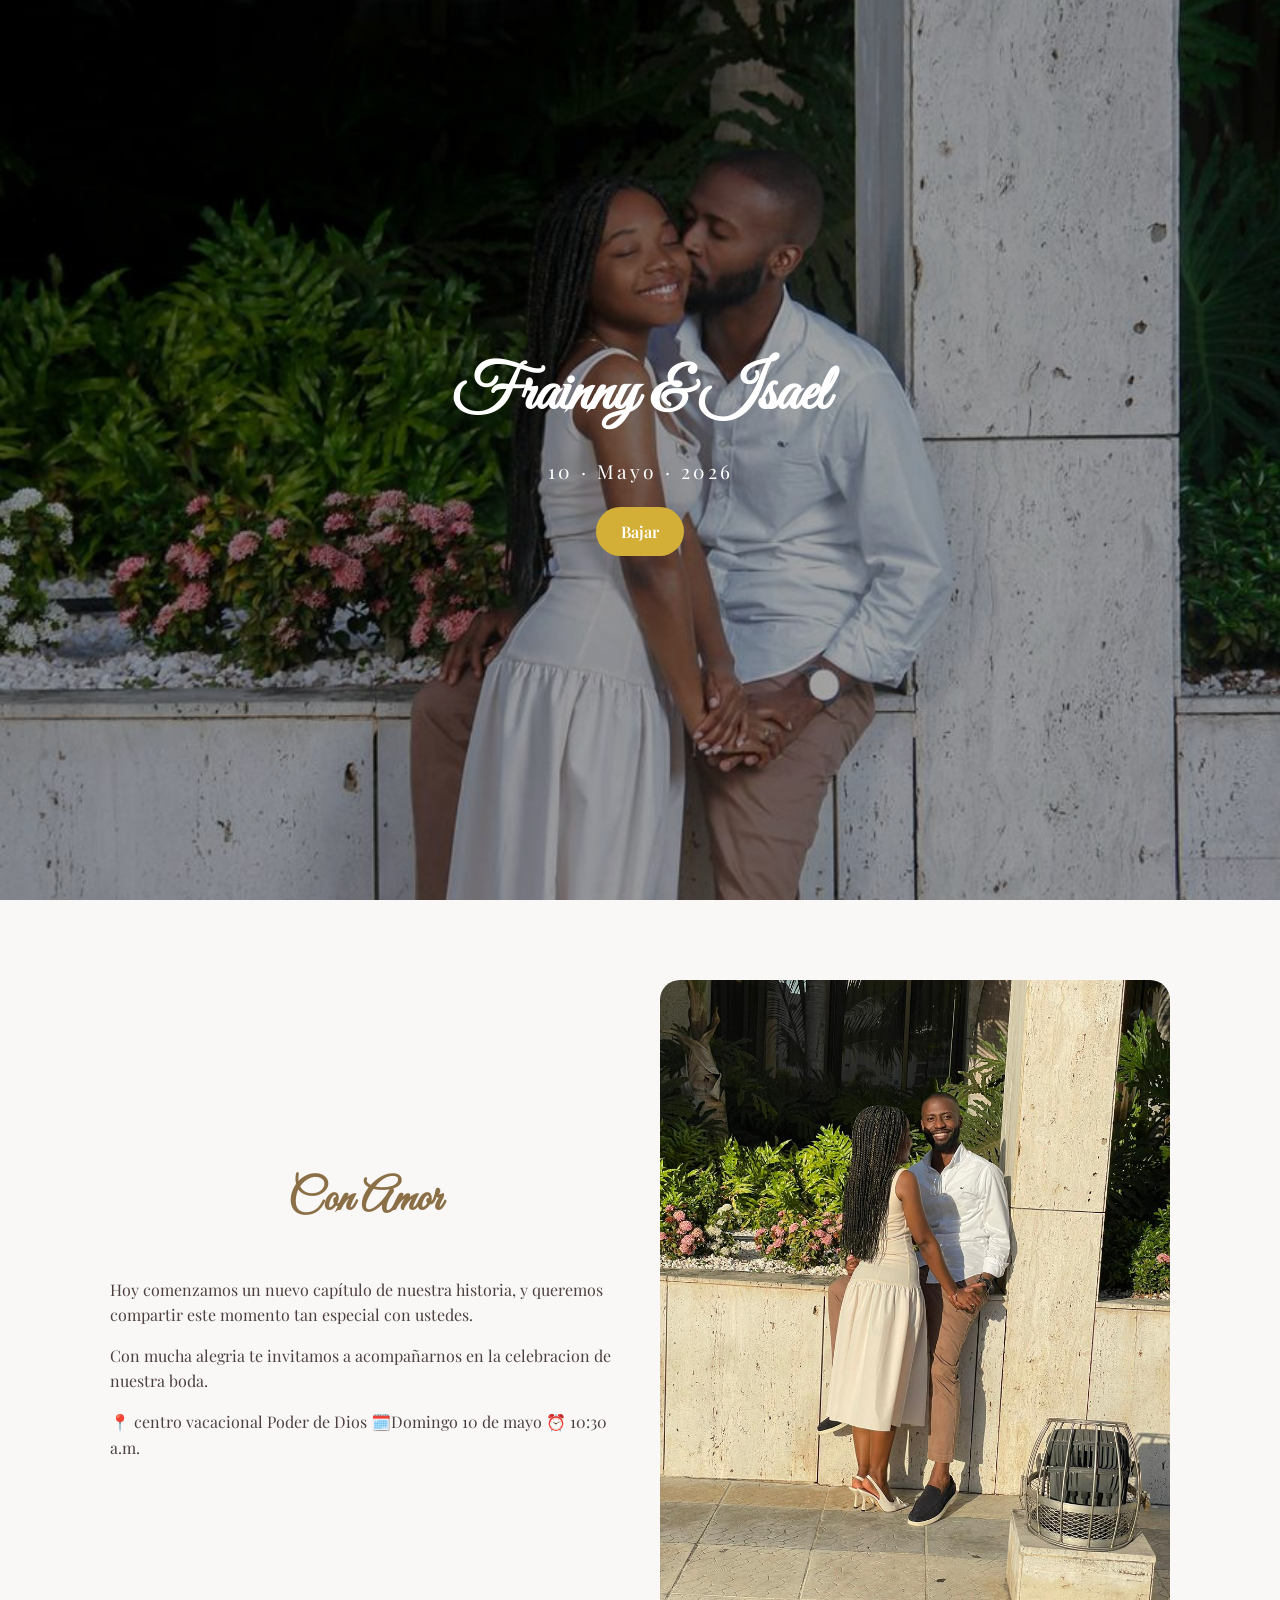
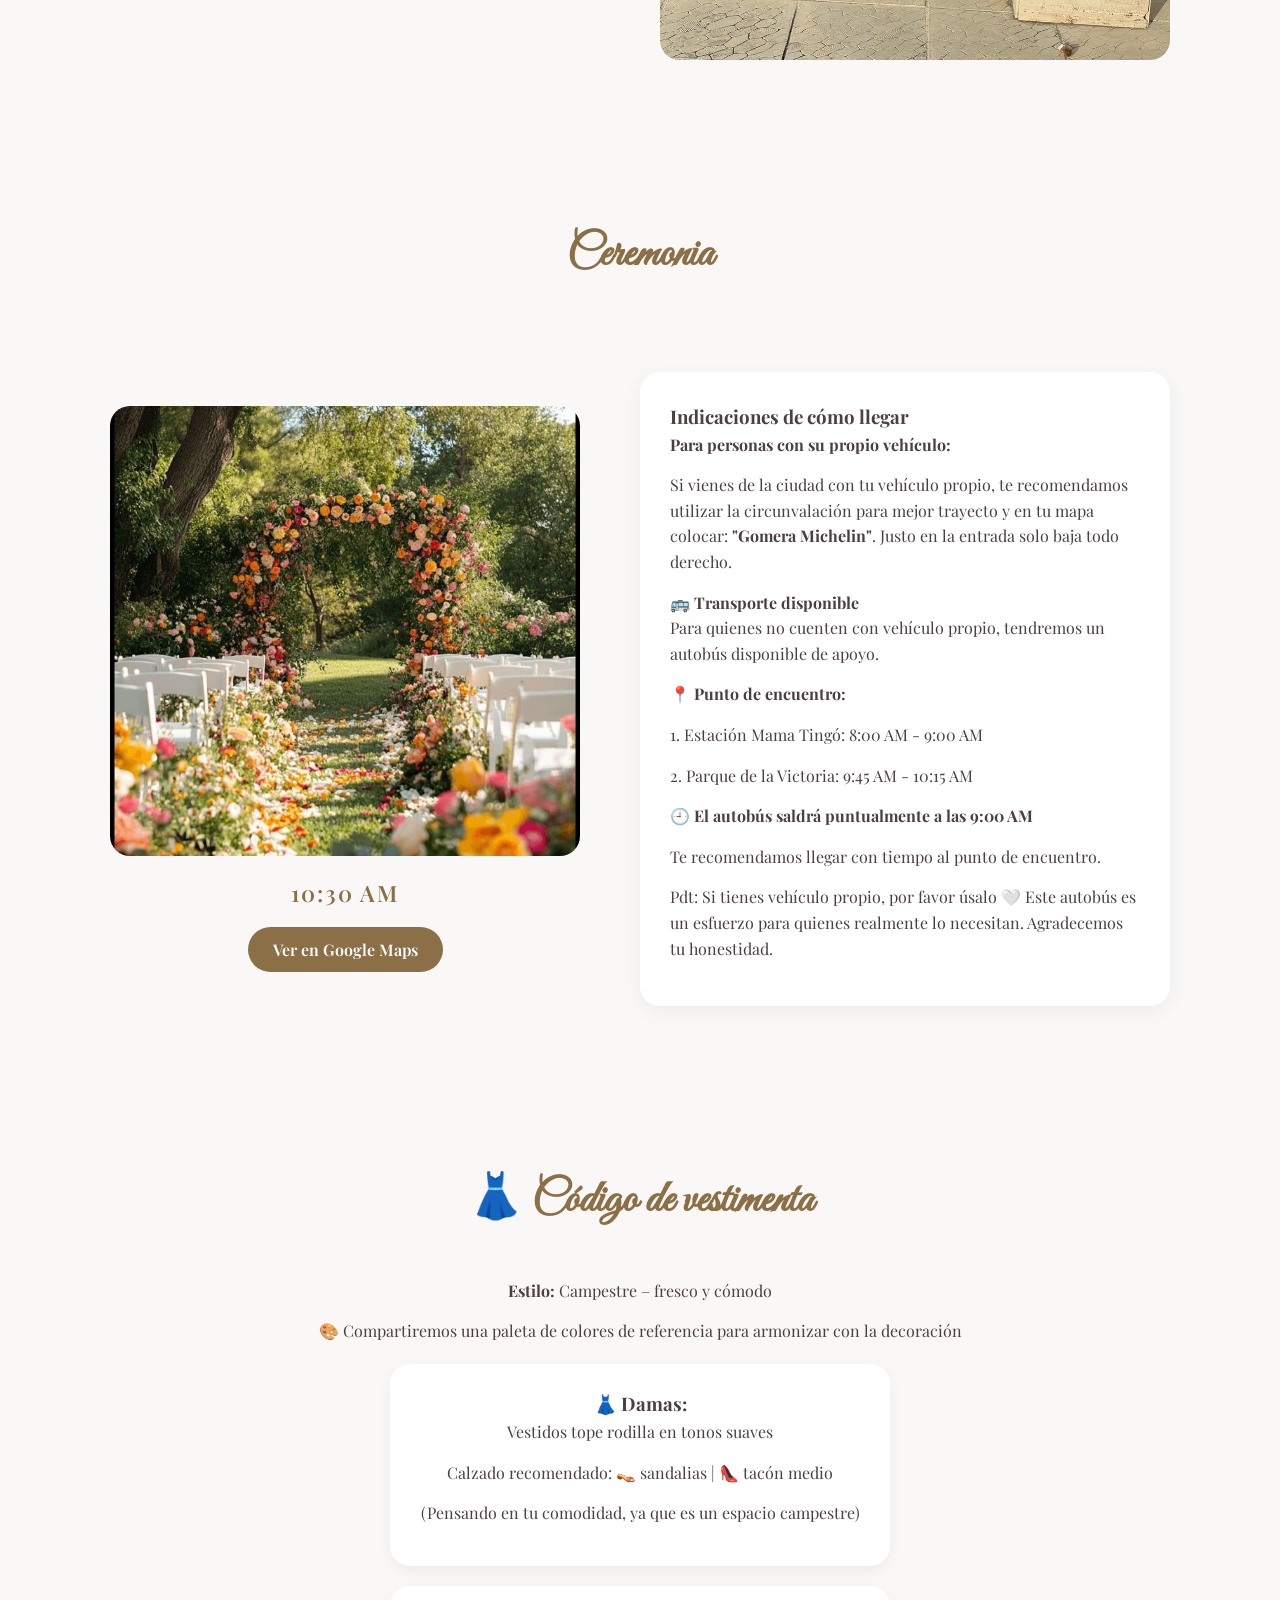
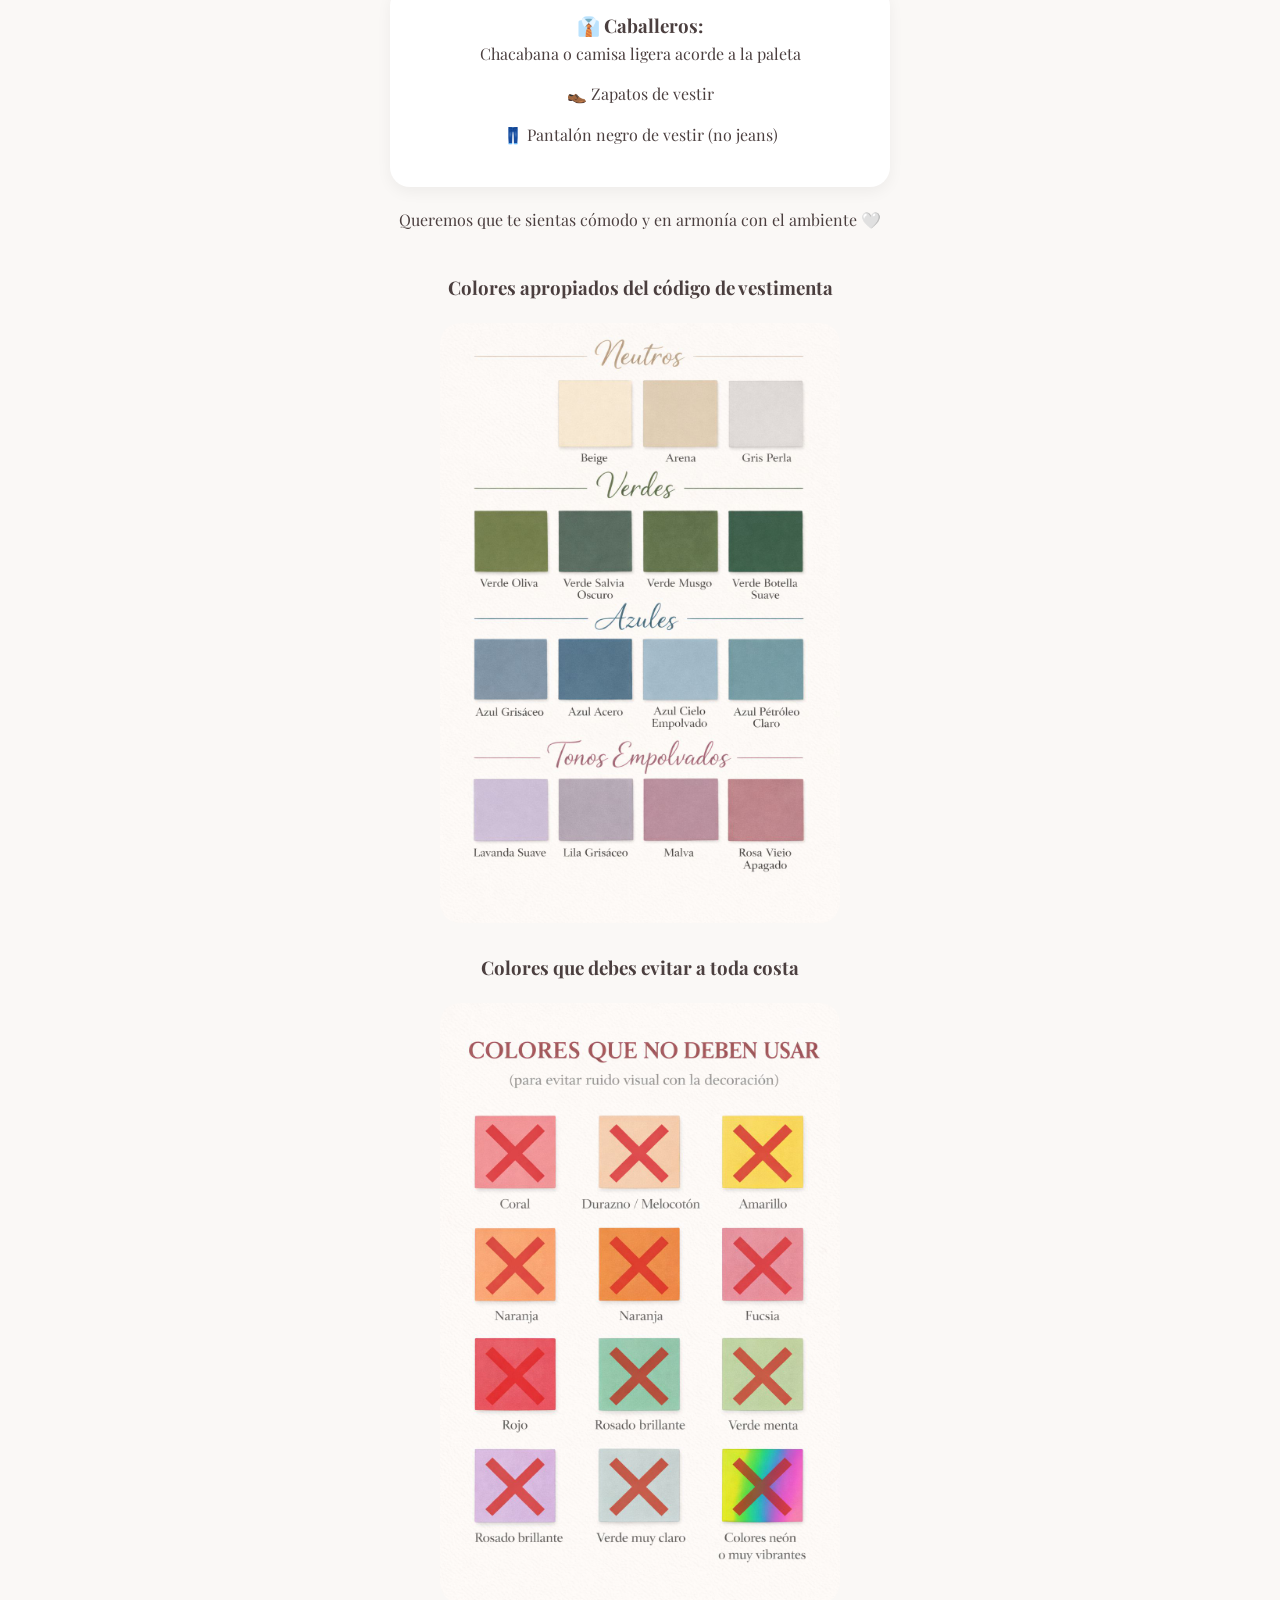
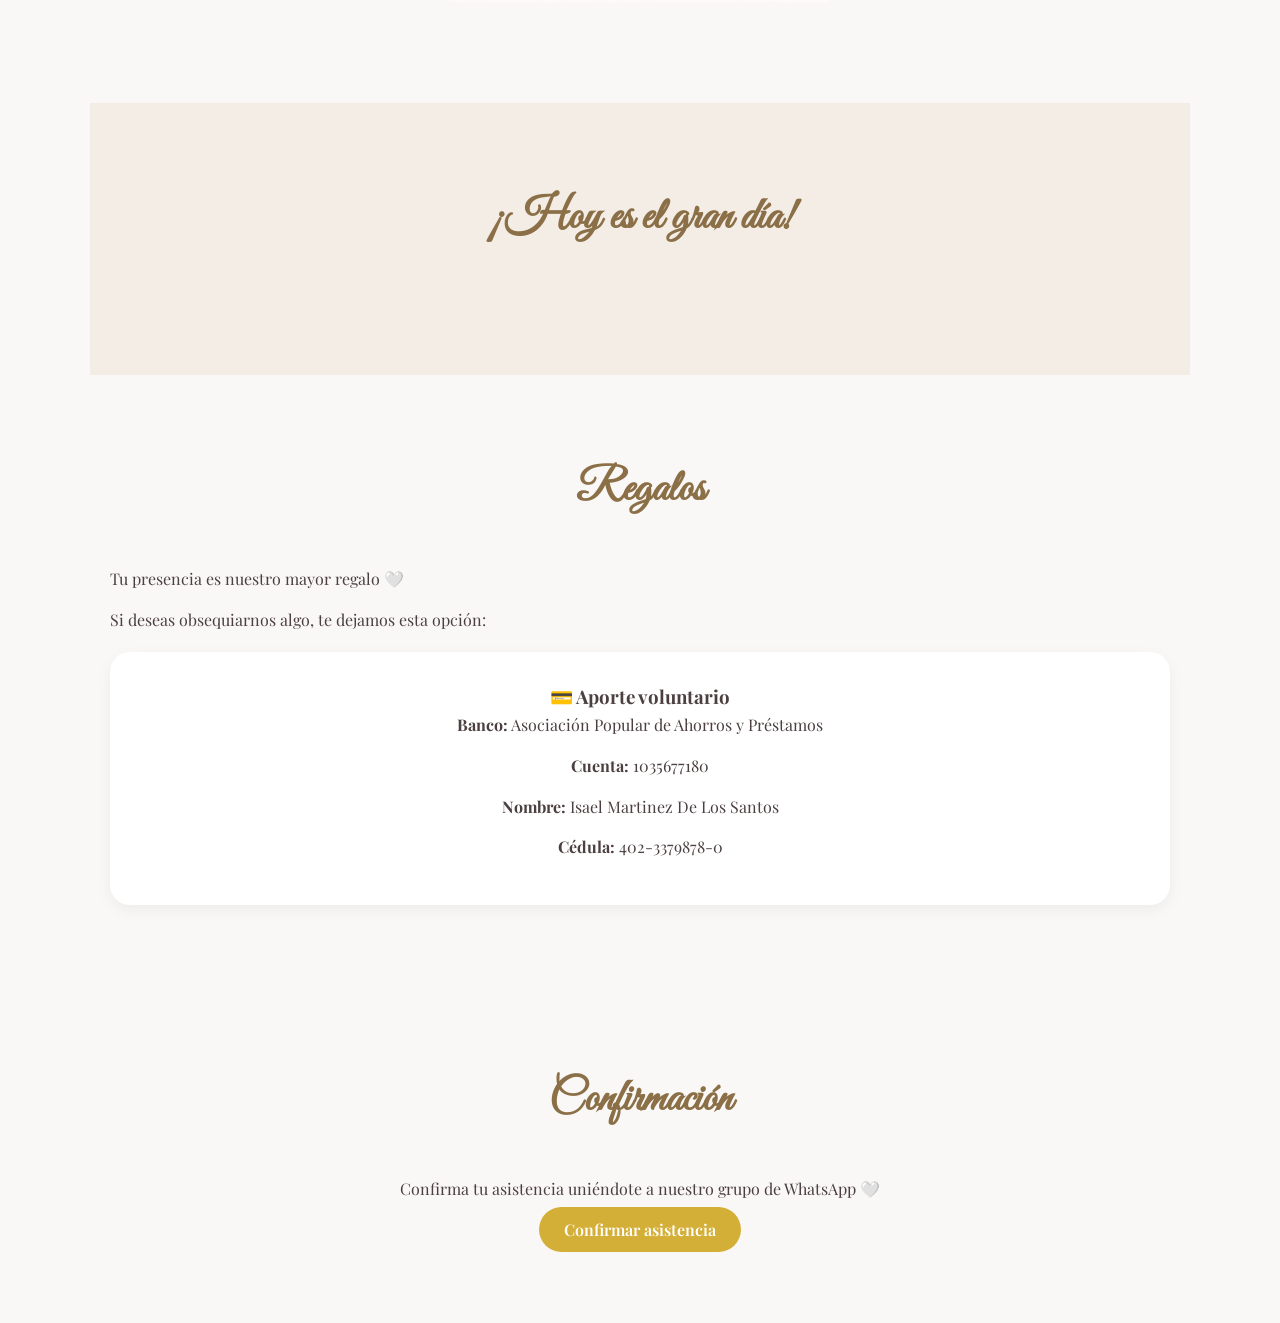
==== docs/index.html @ 74a3215a "tenth Commit" ====
<!DOCTYPE html>
<html lang="es">

<head>
    <meta charset="UTF-8">
    <meta name="viewport" content="width=device-width, initial-scale=1.0">
    <title>Charlot & Isael</title>

    <!-- Fuentes elegantes -->
    <link href="https://fonts.googleapis.com/css2?family=Playfair+Display:wght@400;600&family=Great+Vibes&display=swap"
        rel="stylesheet">

    <link rel="stylesheet" href="css/index.css">
</head>

<body>

    <!-- HERO -->
    <section class="hero">
        <img src="first.jpeg" alt="Fondo boda">

        <div class="overlay">
            <h1 class="names"><span>Frainny </span> <span> &</span> <span> Isael</span></h1>
            <p class="date">10 · Mayo · 2026</p>
            <a href="#mensaje" class="btn">Bajar</a>
        </div>
    </section>

    <!-- MENSAJE -->
    <section id="mensaje" class="section mensaje">
        <div>
            <h2>Con Amor</h2>
            <p>
                Hoy comenzamos un nuevo capítulo de nuestra historia,
                y queremos compartir este momento tan especial con ustedes.
            </p>
            <p> Con mucha alegria te invitamos a acompañarnos en la celebracion de nuestra boda.</p>
            <p>📍 centro vacacional Poder de Dios
                🗓️Domingo 10 de mayo
                ⏰ 10:30 a.m.</p>
        </div>
        <div> <img src="second.jpeg" alt=""></div>
    </section>

    <!-- CEREMONIA -->

    <section class="section ceremonia">
        <h2>Ceremonia</h2>

        <div class="ceremonia-contenido">

            <div class="foto-lugar">
                <img src="fourth.jpeg" alt="">
                <p class="hora">10:30 AM</p>
                <a href="https://maps.app.goo.gl/HgWz9F57fKFWgqA27" class="mapa">
                    Ver en Google Maps
                </a>
            </div>

            <div class="indicaciones">
                <h3>Indicaciones de cómo llegar</h3>

                <p><strong>Para personas con su propio vehículo:</strong></p>
                <p>
                    Si vienes de la ciudad con tu vehículo propio, te recomendamos utilizar la circunvalación
                    para mejor trayecto y en tu mapa colocar: <strong>"Gomera Michelin"</strong>.
                    Justo en la entrada solo baja todo derecho.
                </p>

                <h4>🚌 Transporte disponible</h4>
                <p>
                    Para quienes no cuenten con vehículo propio,
                    tendremos un autobús disponible de apoyo.
                </p>

                <p><strong>📍 Punto de encuentro:</strong></p>
                <p>1. Estación Mama Tingó: 8:00 AM - 9:00 AM</p>
                <p>2. Parque de la Victoria: 9:45 AM - 10:15 AM</p>

                <p><strong>🕘 El autobús saldrá puntualmente a las 9:00 AM</strong></p>

                <p>
                    Te recomendamos llegar con tiempo al punto de encuentro.
                </p>

                <p class="nota">
                    Pdt: Si tienes vehículo propio, por favor úsalo 🤍
                    Este autobús es un esfuerzo para quienes realmente lo necesitan.
                    Agradecemos tu honestidad.
                </p>
            </div>
        </div>

        </div>
    </section>

    <!-- VESTIMENTA -->
    <section class="section vestimenta">
        <h2>👗 Código de vestimenta</h2>

        <p><strong>Estilo:</strong> Campestre – fresco y cómodo</p>

        <p>
            🎨 Compartiremos una paleta de colores de referencia
            para armonizar con la decoración
        </p>

        <div class="bloque-vestimenta">
            <h3>👗 Damas:</h3>
            <p>Vestidos tope rodilla en tonos suaves</p>
            <p>Calzado recomendado: 👡 sandalias | 👠 tacón medio</p>
            <p>(Pensando en tu comodidad, ya que es un espacio campestre)</p>
        </div>

        <div class="bloque-vestimenta">
            <h3>👔 Caballeros:</h3>
            <p>Chacabana o camisa ligera acorde a la paleta</p>
            <p>👞 Zapatos de vestir</p>
            <p>👖 Pantalón negro de vestir (no jeans)</p>
        </div>

        <p class="cierre-vestimenta">
            Queremos que te sientas cómodo y en armonía
            con el ambiente 🤍
        </p>

        <div class="colores">
            <h3>Colores apropiados del código de vestimenta</h3>
            <img src="validcolors.jpeg" class="foto-colores"></img>

            <h3>Colores que debes evitar a toda costa</h3>
            <img src="invalidcolors.jpeg" class="foto-colores"></img>
        </div>
    </section>

    <!-- CUENTA REGRESIVA -->
    <section class="section contador">
        <h2>Faltan</h2>

        <div class="tiempo">
            <div>
                <span id="dias">00</span>
                <p>Días</p>
            </div>

            <div>
                <span id="horas">00</span>
                <p>Horas</p>
            </div>

            <div>
                <span id="minutos">00</span>
                <p>Min</p>
            </div>

            <div>
                <span id="segundos">00</span>
                <p>Seg</p>
            </div>
        </div>
    </section>
    <section class="section regalos">
        <h2>Regalos</h2>

        <p>
            Tu presencia es nuestro mayor regalo 🤍
        </p>

        <p>
            Si deseas obsequiarnos algo,
            te dejamos esta opción:
        </p>

        <div class="cuenta">
            <h3>💳 Aporte voluntario</h3>
            <p><strong>Banco:</strong> Asociación Popular de Ahorros y Préstamos</p>
            <p><strong>Cuenta:</strong> 1035677180</p>
            <p><strong>Nombre:</strong> Isael Martinez De Los Santos</p>
            <p><strong>Cédula:</strong> 402-3379878-0</p>
        </div>
    </section>
    <section class="section confirmacion">
        <h2>Confirmación</h2>

        <p>
            Confirma tu asistencia uniéndote
            a nuestro grupo de WhatsApp 🤍
        </p>

        <a href="https://chat.whatsapp.com/CMWl8ZnUF2bH1cBtQlcK70" target="_blank" class="btn">
            Confirmar asistencia
        </a>
    </section>

    <script>
        // Fecha del evento (AÑO, MES-1, DIA, HORA, MINUTO)
        const fechaEvento = new Date(2026, 4, 10, 10, 30, 0).getTime();


        const intervalo = setInterval(() => {

            const ahora = new Date().getTime();
            const diferencia = fechaEvento - ahora;

            const dias = Math.floor(diferencia / (1000 * 60 * 60 * 24));
            const horas = Math.floor((diferencia % (1000 * 60 * 60 * 24)) / (1000 * 60 * 60));
            const minutos = Math.floor((diferencia % (1000 * 60 * 60)) / (1000 * 60));
            const segundos = Math.floor((diferencia % (1000 * 60)) / 1000);

            document.getElementById("dias").innerText = dias;
            document.getElementById("horas").innerText = horas;
            document.getElementById("minutos").innerText = minutos;
            document.getElementById("segundos").innerText = segundos;

            if (diferencia < 0) {
                clearInterval(intervalo);
                document.querySelector(".contador").innerHTML = "<h2>¡Hoy es el gran día!</h2>";
            }

        }, 1000);
    </script>
</body>

</html>
---- docs/css/index.css ----
/* =========================
   RESET GENERAL
========================= */
* {
    margin: 0;
    padding: 0;
    box-sizing: border-box;
}

html,
body {
    overflow-x: hidden;
}

html {
    scroll-behavior: smooth;
}

body {
    font-family: 'Playfair Display', serif;
    background: #faf8f6;
    color: #4b3f3f;
    line-height: 1.6;
}

img {
    max-width: 100%;
    display: block;
}

/* =========================
   HERO
========================= */

.hero {
    position: relative;
    height: 100vh;
    overflow: hidden;
}

.hero img {
    width: 100%;
    height: 100%;
    object-fit: cover;
}

.overlay {
    position: absolute;
    inset: 0;
    background: rgba(0, 0, 0, 0.35);
    display: flex;
    flex-direction: column;
    justify-content: center;
    align-items: center;
    text-align: center;

    color: white;
}

.names {
    font-family: 'Great Vibes', cursive;
    font-size: 4rem;
    margin-bottom: 10px;
}

.date {
    font-size: 1.2rem;
    letter-spacing: 3px;
    margin-bottom: 20px;
}

.btn {
    background: #d4af37;
    color: white;
    padding: 12px 25px;
    text-decoration: none;
    border-radius: 30px;
    transition: 0.3s ease;
    font-weight: 600;
}

.btn:hover {
    background: #b9962f;
}

/* =========================
   SECCIONES GENERALES
========================= */

.section {
    padding: 80px 20px;
    max-width: 1100px;
    margin: auto;
}

.section h2 {
    text-align: center;
    font-family: 'Great Vibes', cursive;
    font-size: 2.8rem;
    margin-bottom: 40px;
    color: #8b6f47;
}

.section p {
    margin-bottom: 15px;
}

/* =========================
   MENSAJE
========================= */

.mensaje {
    display: flex;
    gap: 40px;
    align-items: center;
    justify-content: center;
    flex-wrap: wrap;
}

.mensaje div {
    flex: 1 1 400px;
}

.mensaje img {
    border-radius: 20px;
    object-fit: cover;
}


/* =========================
   CEREMONIA MEJORADA
========================= */

.ceremonia {
    display: flex;
    flex-direction: column;
    gap: 40px;
}

.ceremonia-contenido {
    display: flex;
    gap: 60px;
    align-items: center;
    /* 👈 esto centra verticalmente */
}


.foto-lugar {
    flex: 1;
    display: flex;
    flex-direction: column;
    align-items: center;
    text-align: center;
}

.foto-lugar img {
    width: 100%;
    max-height: 450px;
    object-fit: cover;
    border-radius: 20px;
    margin-bottom: 20px;
}

/* =========================
   CEREMONIA RESPONSIVE CORRECTO
========================= */

@media (max-width: 1024px) {

    .ceremonia-contenido {
        flex-direction: column;
        gap: 40px;
    }

    .foto-lugar,
    .indicaciones {
        width: 100%;
    }

    .foto-lugar img {
        max-height: none;
        /* 👈 quitamos límite */
        height: auto;
    }

    .indicaciones {
        padding: 25px;
    }
}


/* Hora elegante */
.hora {
    font-size: 1.4rem;
    font-weight: 600;
    color: #8b6f47;
    margin-bottom: 15px;
    letter-spacing: 2px;
}

/* Botón mapa elegante */
.mapa {
    display: inline-block;
    background: #8b6f47;
    color: white;
    padding: 10px 25px;
    border-radius: 30px;
    text-decoration: none;
    /* 👈 elimina el azul */
    font-weight: 600;
    transition: 0.3s ease;
}

.mapa:hover {
    background: #6f5636;
    transform: translateY(-2px);
}

.indicaciones {
    flex: 1;
    background: #fff;
    padding: 30px;
    border-radius: 20px;
    box-shadow: 0 5px 20px rgba(0, 0, 0, 0.05);
}


/* =========================
   VESTIMENTA
========================= */

/* =========================
   VESTIMENTA
========================= */

.vestimenta {
    text-align: center;
}

/* Bloques Damas y Caballeros */
.bloque-vestimenta {
    background: white;
    padding: 25px;
    border-radius: 20px;
    margin: 20px auto;
    max-width: 500px;
    box-shadow: 0 5px 15px rgba(0, 0, 0, 0.05);
}

/* Contenedor colores */
.colores {
    margin-top: 40px;
}

/* Cada bloque de imagen + titulo */
.colores h3 {
    margin-top: 30px;
}

/* Imágenes controladas correctamente */
.foto-colores {
    width: 100%;
    max-width: 400px;
    height: auto;
    display: block;
    margin: 20px auto;
    border-radius: 20px;
}


/* =========================
   CONTADOR
========================= */

.contador {
    background: #f3ede6;
    text-align: center;
}

.tiempo {
    display: flex;
    justify-content: center;
    gap: 40px;
    flex-wrap: wrap;
}

.tiempo div {
    background: white;
    padding: 20px;
    border-radius: 20px;
    min-width: 90px;
    box-shadow: 0 5px 15px rgba(0, 0, 0, 0.05);
}

.tiempo span {
    font-size: 2rem;
    font-weight: bold;
    color: #8b6f47;
}

/* =========================
   REGALOS
========================= */

.regalos .cuenta {
    background: white;
    padding: 30px;
    border-radius: 20px;
    margin-top: 20px;
    box-shadow: 0 5px 15px rgba(0, 0, 0, 0.05);
    text-align: center;
}

/* =========================
   CONFIRMACION
========================= */

.confirmacion {
    text-align: center;
}

.confirmacion .btn {
    margin-top: 20px;
}

/* =========================
   RESPONSIVE
========================= */

@media (max-width: 768px) {

    .names {
        font-size: 2.8rem;
    }

    .mensaje {
        flex-direction: column;
        text-align: center;
    }

    .tiempo {
        gap: 20px;
    }

    .section {
        padding: 60px 20px;
    }
}
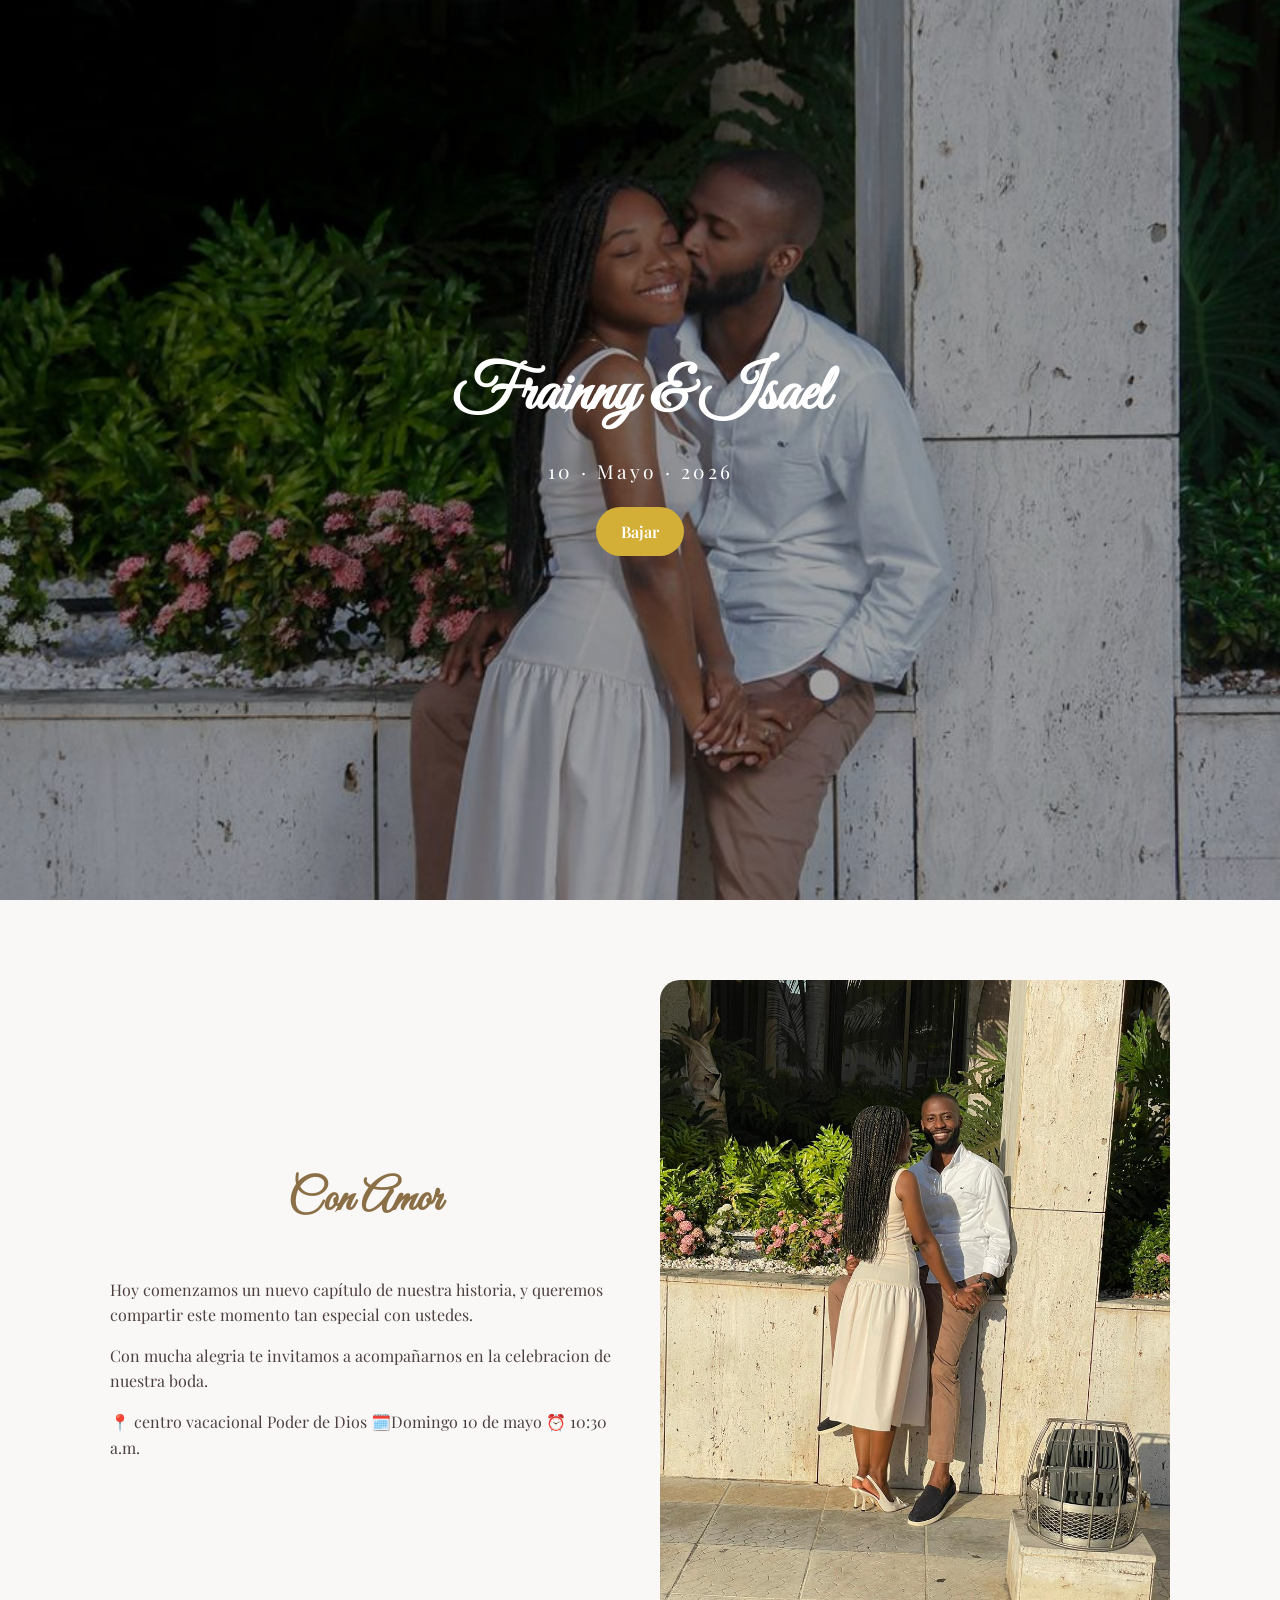
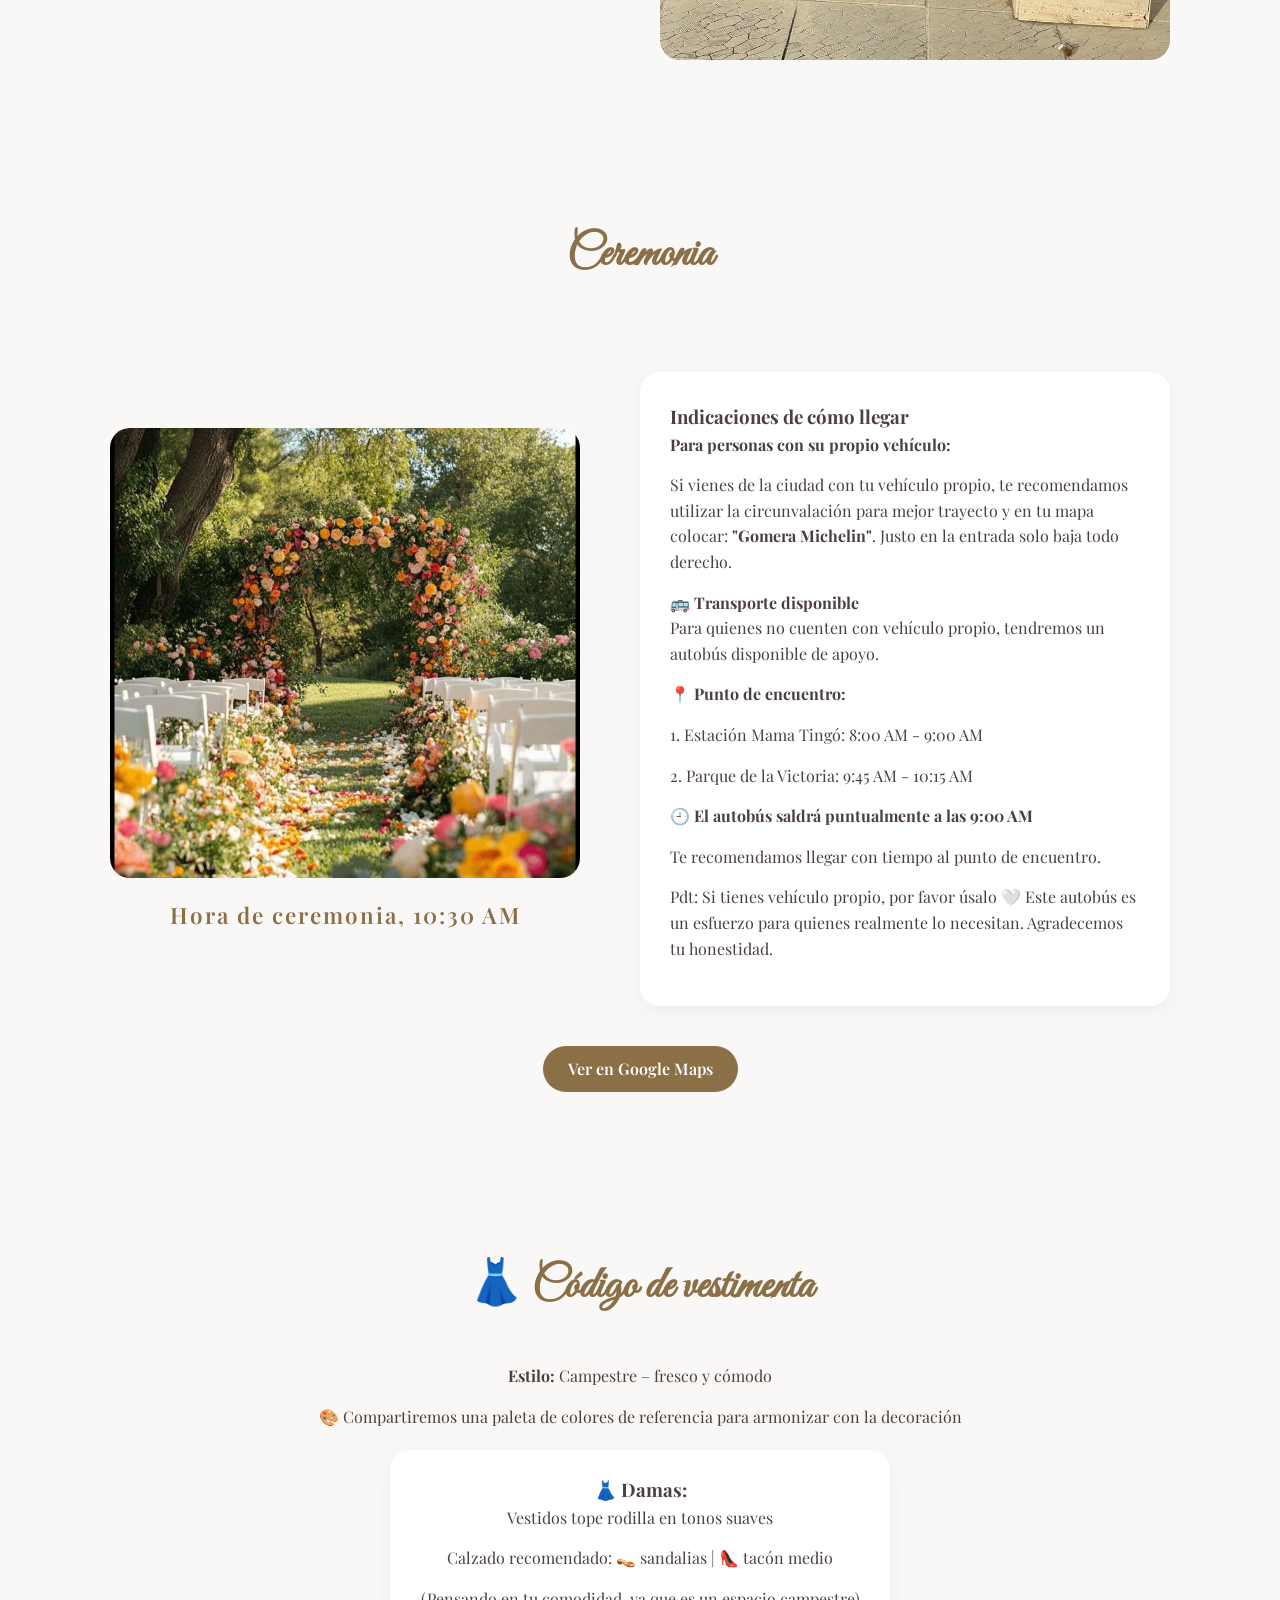
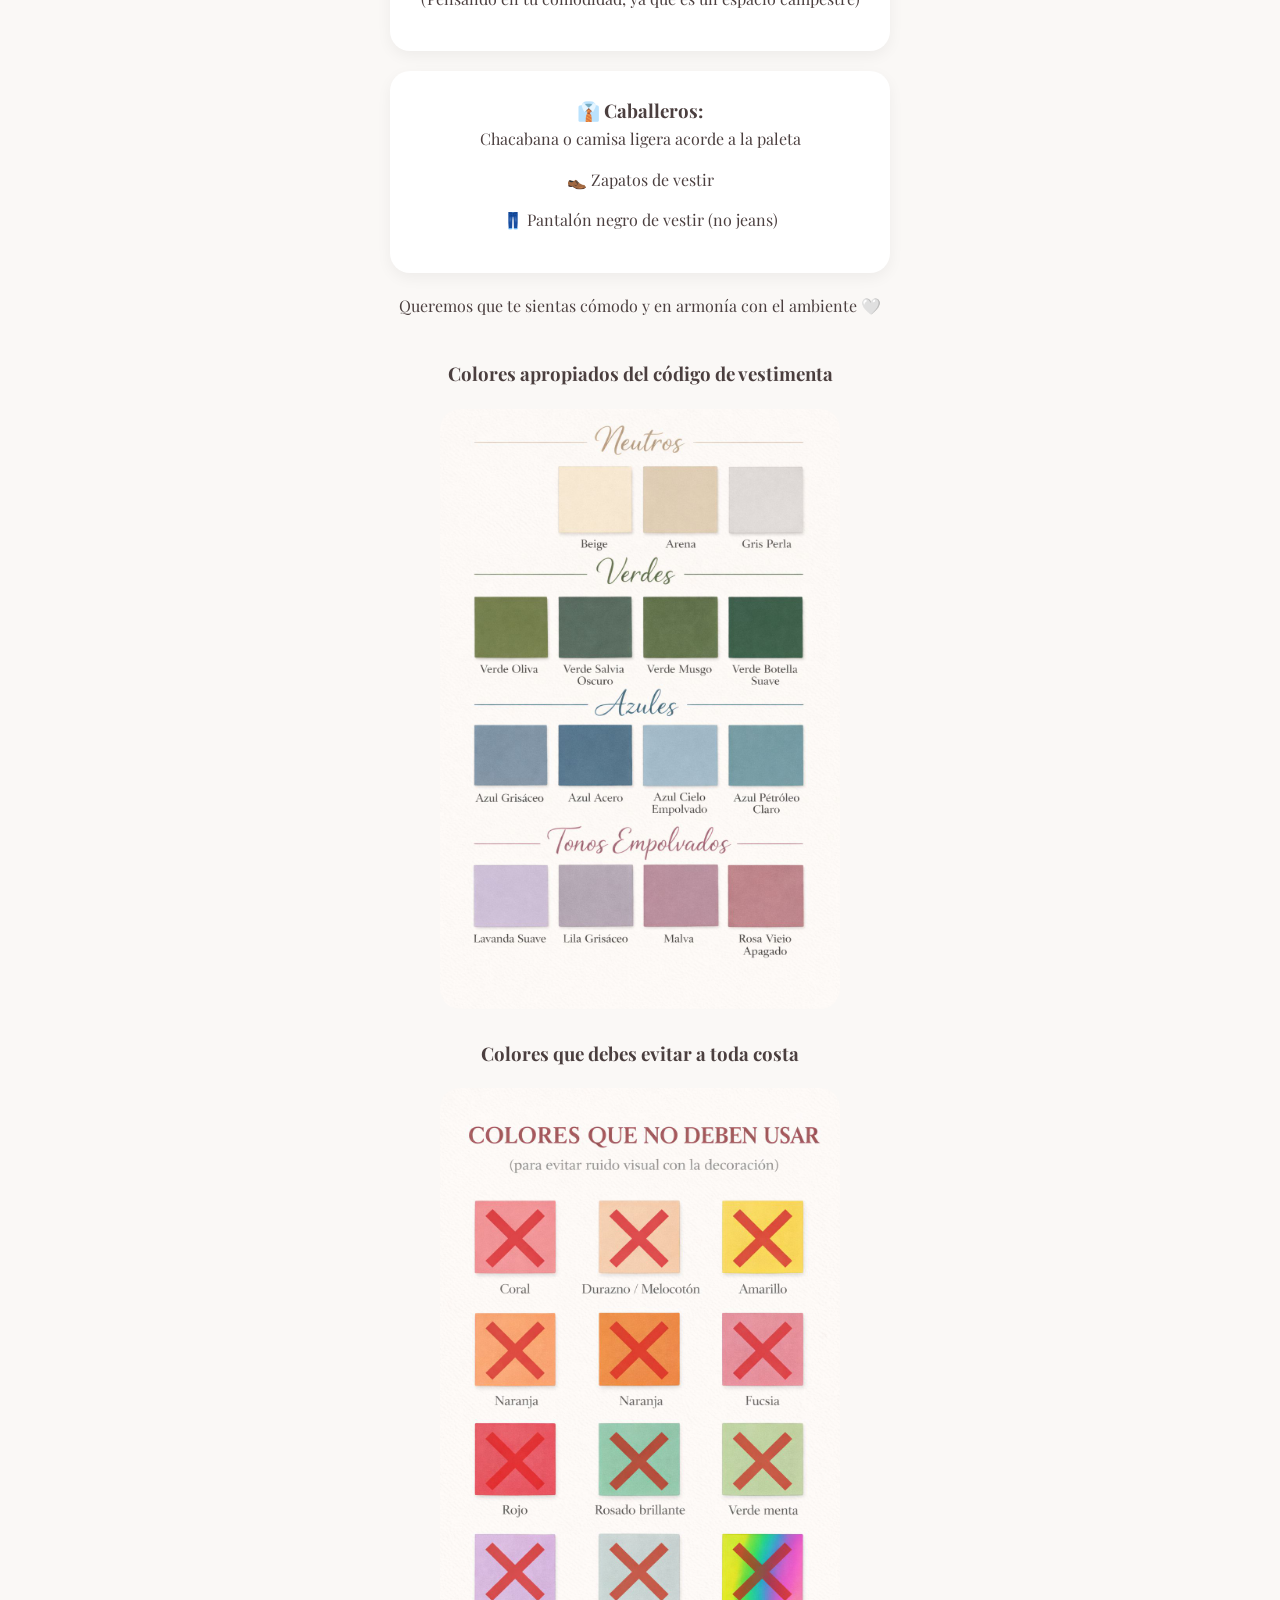
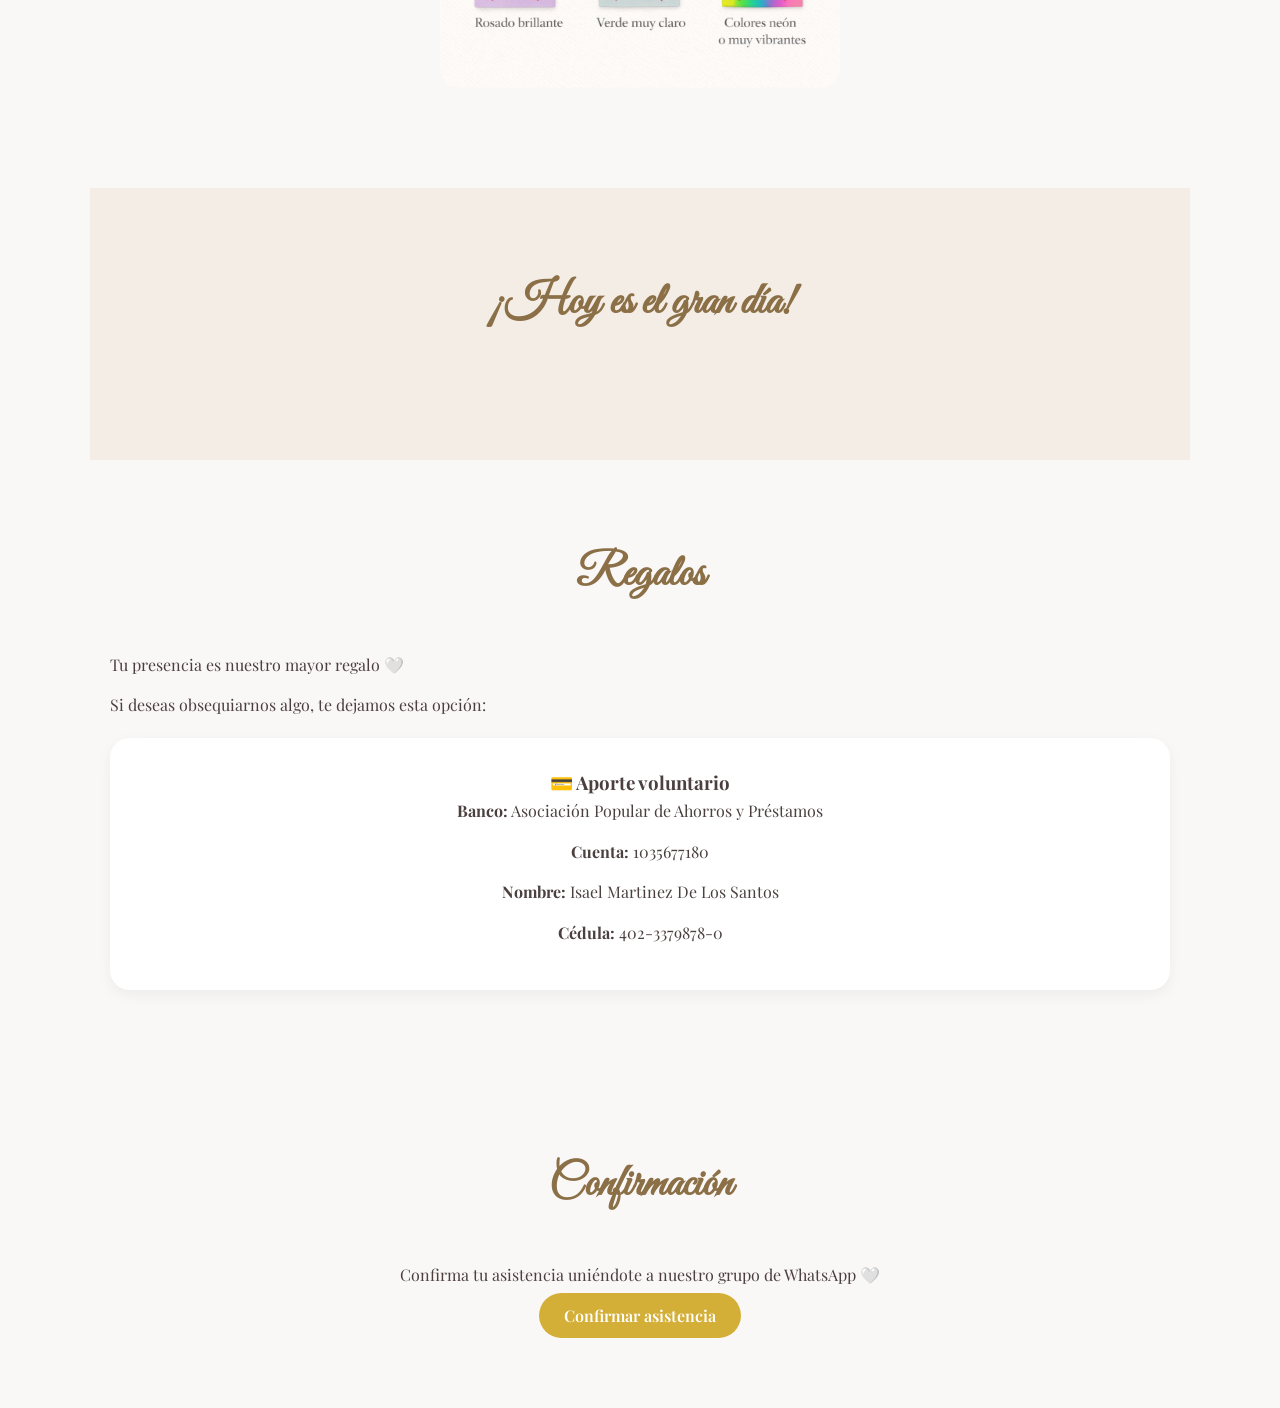
==== commit 3276040e: "eleventh Commit" ====
--- a/docs/index.html
+++ b/docs/index.html
@@ -51,10 +51,8 @@
 
             <div class="foto-lugar">
                 <img src="fourth.jpeg" alt="">
-                <p class="hora">10:30 AM</p>
-                <a href="https://maps.app.goo.gl/HgWz9F57fKFWgqA27" class="mapa">
-                    Ver en Google Maps
-                </a>
+                <p class="hora">Hora de ceremonia, 10:30 AM</p>
+
             </div>
 
             <div class="indicaciones">
@@ -89,8 +87,15 @@
                     Agradecemos tu honestidad.
                 </p>
             </div>
-        </div>
-
+
+        </div>
+
+
+        </div>
+        <div>
+            <a href="https://maps.app.goo.gl/HgWz9F57fKFWgqA27" class="mapa">
+                Ver en Google Maps
+            </a>
         </div>
     </section>
 
--- a/docs/css/index.css
+++ b/docs/css/index.css
@@ -135,6 +135,8 @@
     display: flex;
     flex-direction: column;
     gap: 40px;
+    align-items: center;
+    width: 90%;
 }
 
 .ceremonia-contenido {
@@ -279,9 +281,11 @@
 
 .tiempo {
     display: flex;
+    flex-direction: column;
     justify-content: center;
+    align-items: center;
     gap: 40px;
-    flex-wrap: wrap;
+
 }
 
 .tiempo div {
@@ -290,6 +294,7 @@
     border-radius: 20px;
     min-width: 90px;
     box-shadow: 0 5px 15px rgba(0, 0, 0, 0.05);
+    padding: 10px 120px;
 }
 
 .tiempo span {
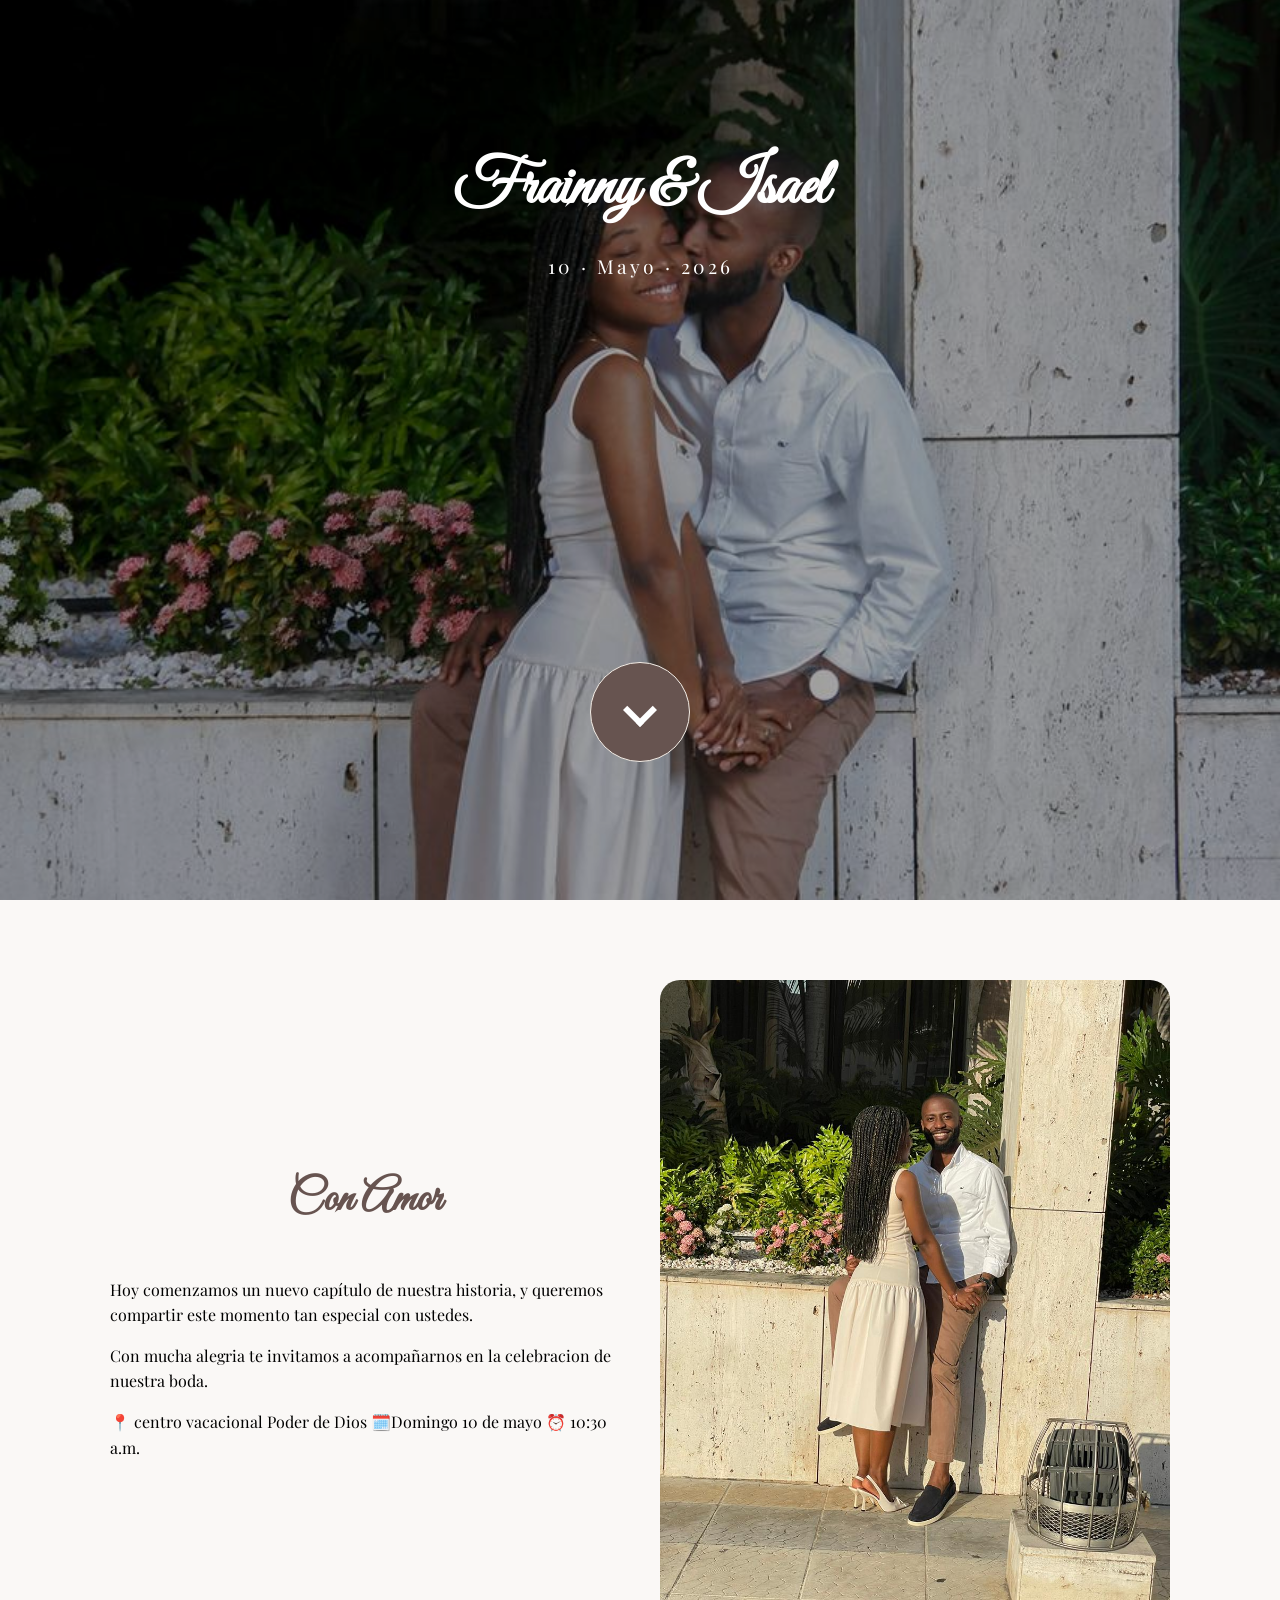
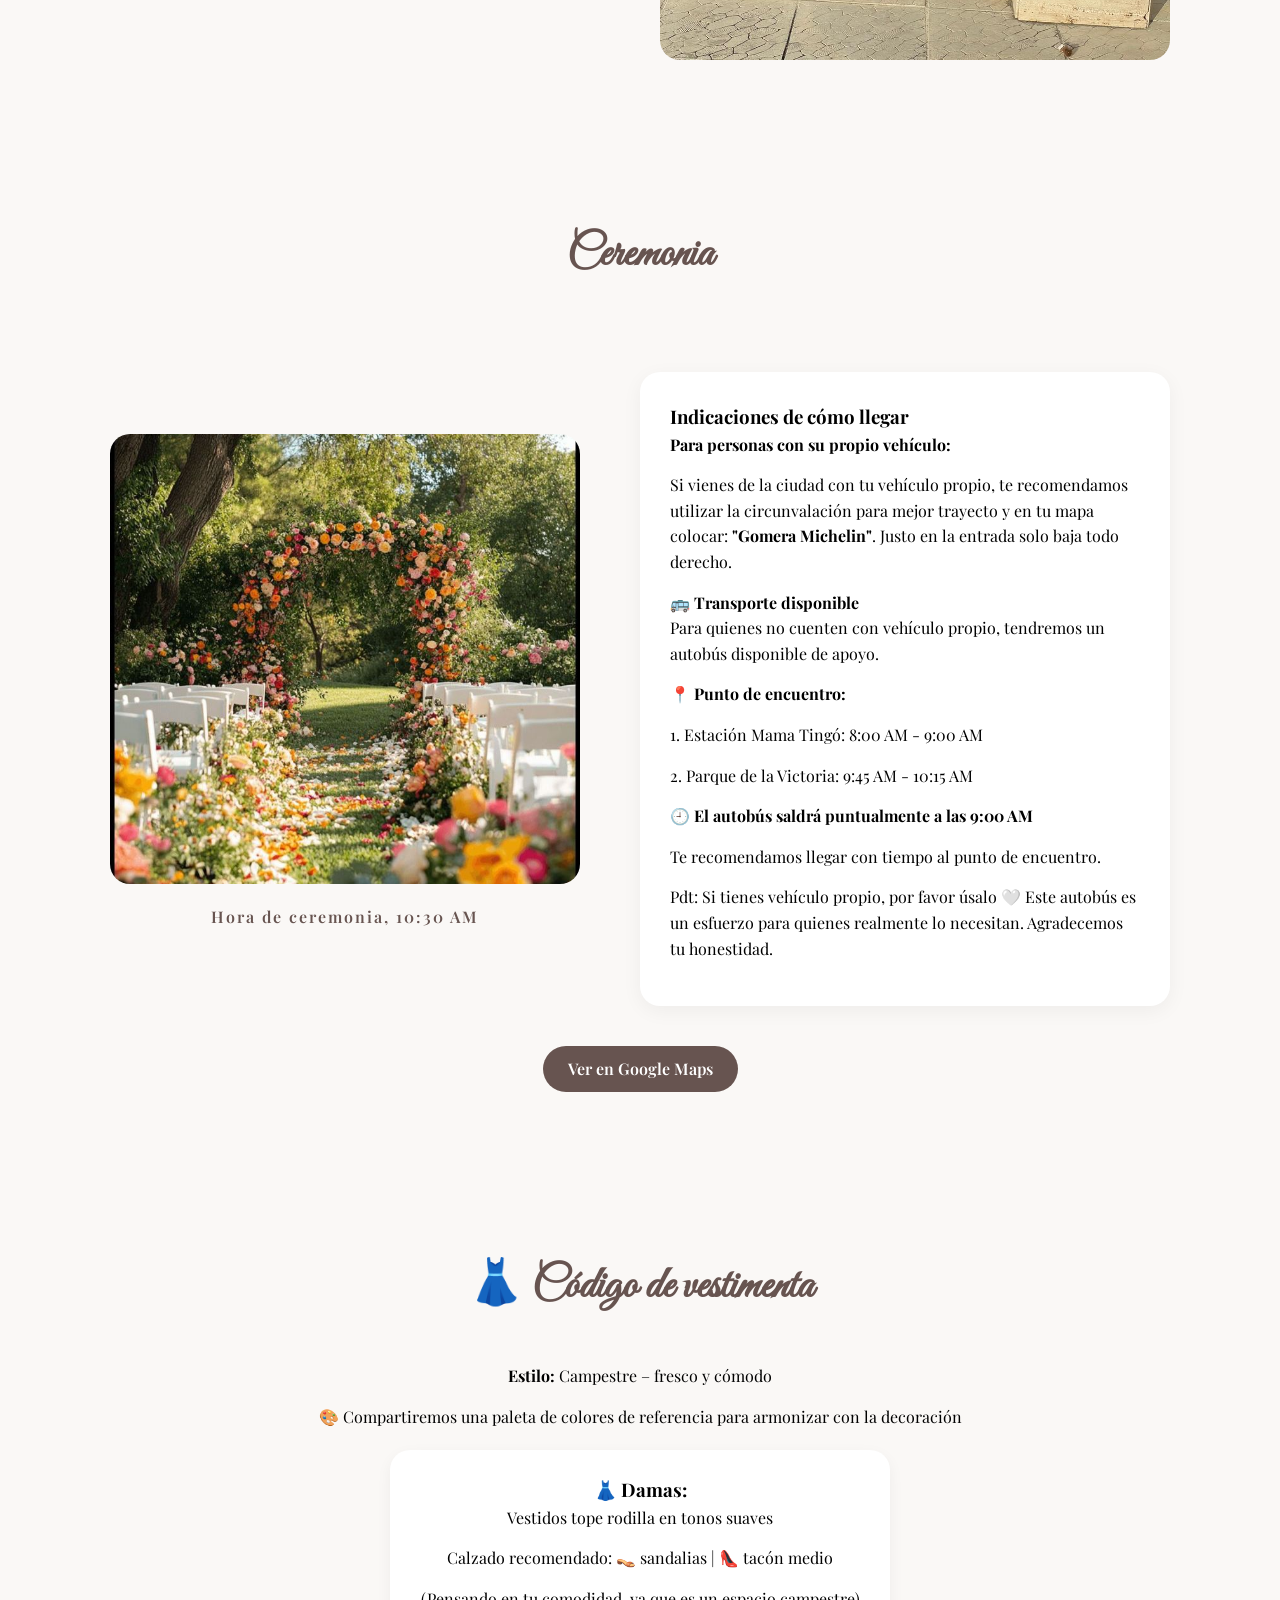
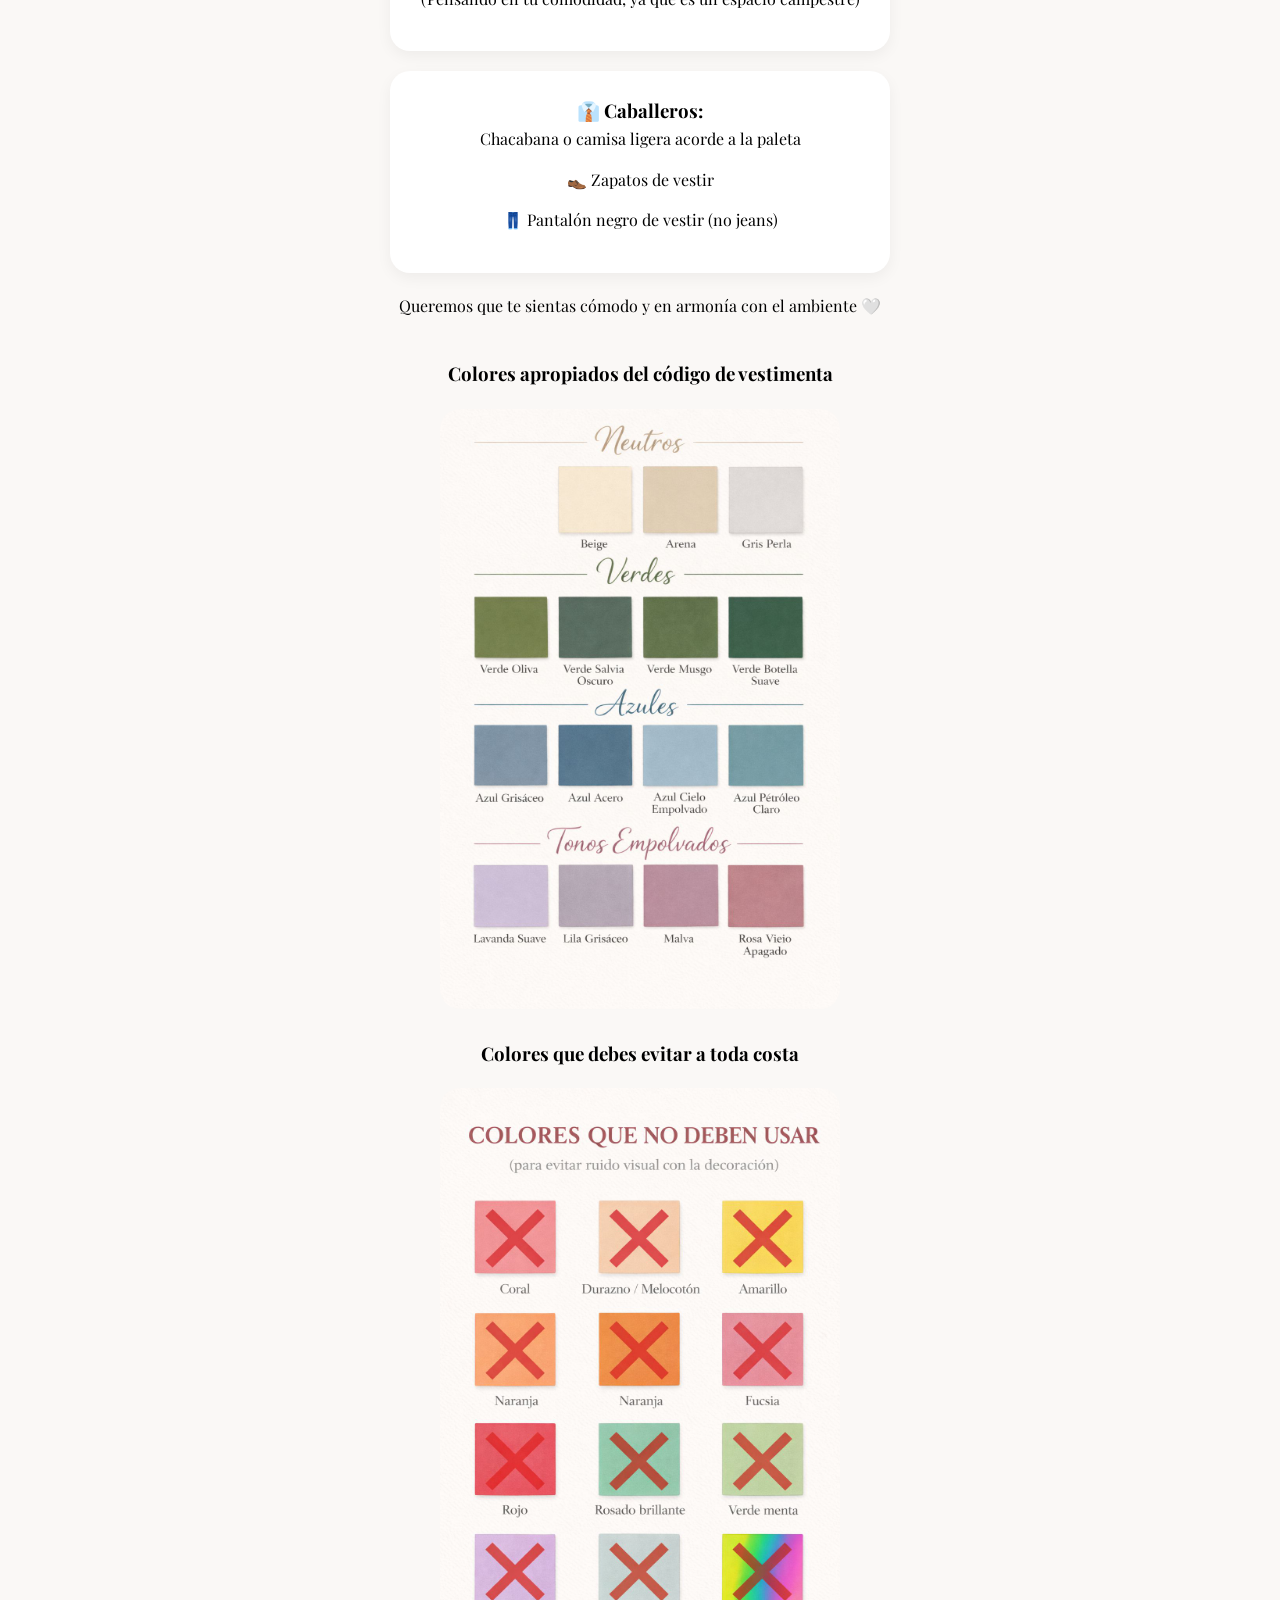
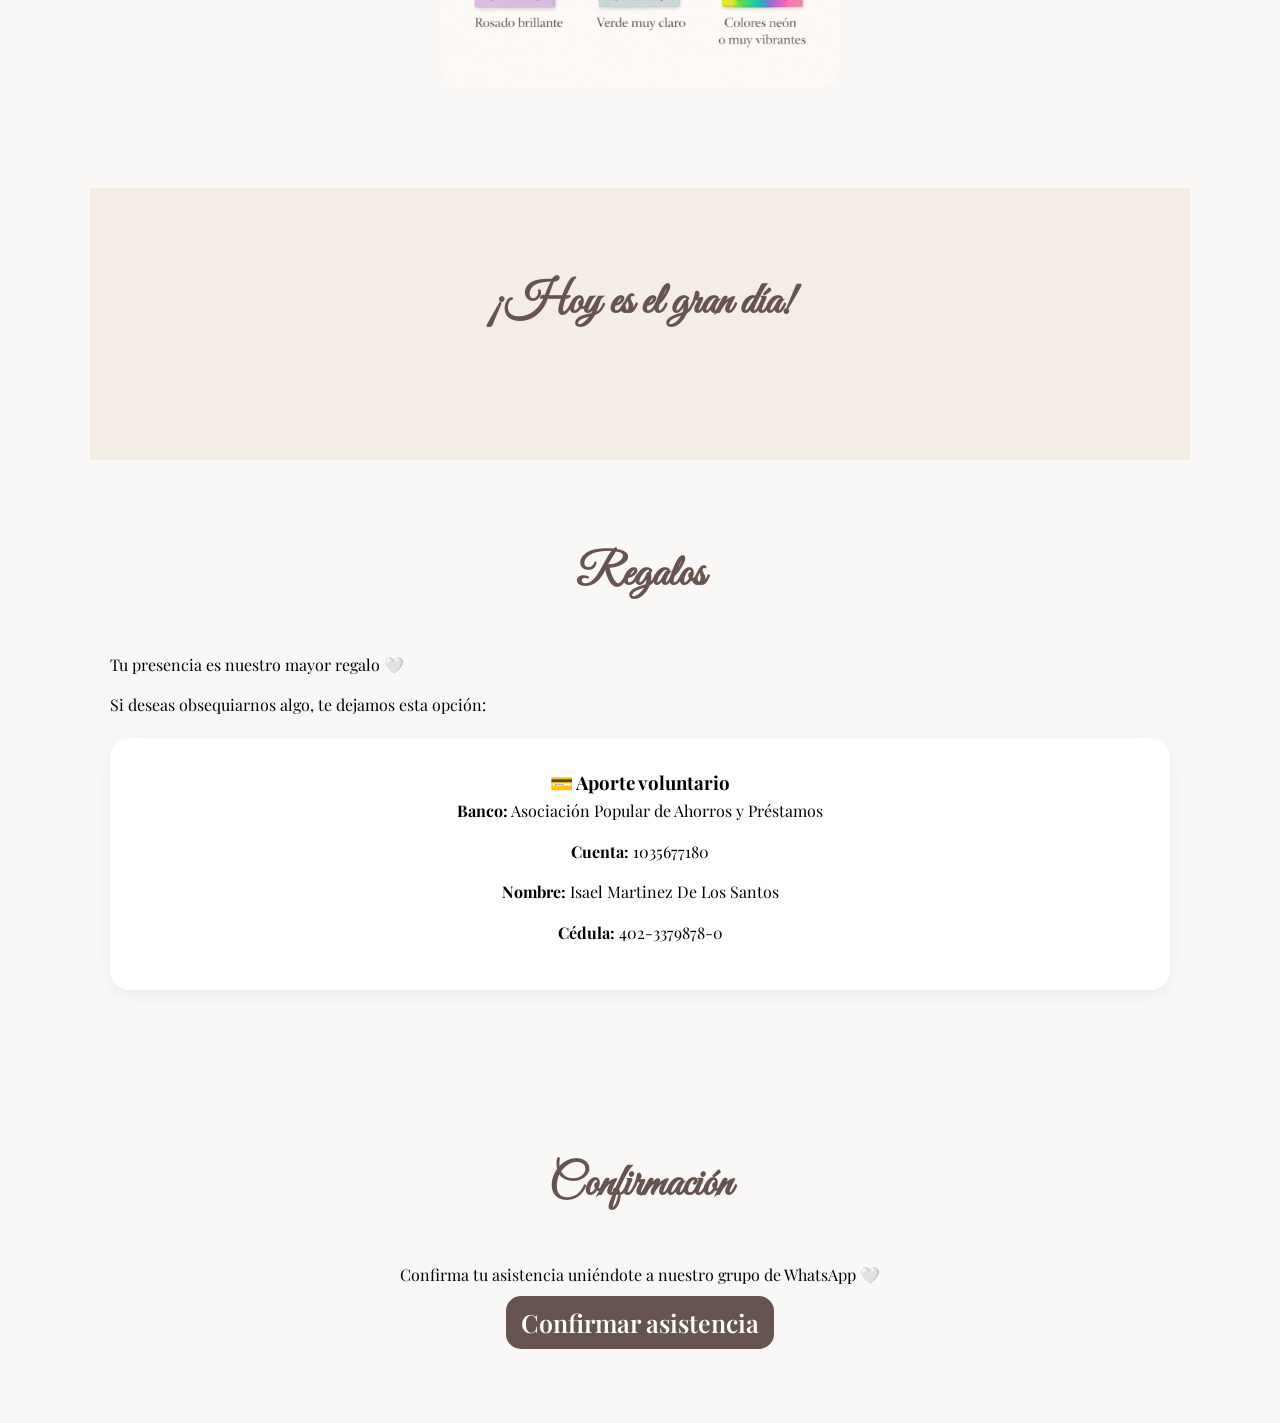
==== commit f06651be: "sixteenth Commit" ====
--- a/docs/index.html
+++ b/docs/index.html
@@ -22,7 +22,7 @@
         <div class="overlay">
             <h1 class="names"><span>Frainny </span> <span> &</span> <span> Isael</span></h1>
             <p class="date">10 · Mayo · 2026</p>
-            <a href="#mensaje" class="btn">Bajar</a>
+            <a href="#mensaje" class="btn flecha"></a>
         </div>
     </section>
 
@@ -192,7 +192,7 @@
             a nuestro grupo de WhatsApp 🤍
         </p>
 
-        <a href="https://chat.whatsapp.com/CMWl8ZnUF2bH1cBtQlcK70" target="_blank" class="btn">
+        <a href="https://chat.whatsapp.com/CMWl8ZnUF2bH1cBtQlcK70" target="_blank" class="btn btn-confirm">
             Confirmar asistencia
         </a>
     </section>
--- a/docs/css/index.css
+++ b/docs/css/index.css
@@ -19,7 +19,6 @@
 body {
     font-family: 'Playfair Display', serif;
     background: #faf8f6;
-    color: #4b3f3f;
     line-height: 1.6;
 }
 
@@ -55,6 +54,14 @@
     text-align: center;
 
     color: white;
+    animation: fadeHero 2s ease forwards;
+    opacity: 0;
+}
+
+@keyframes fadeHero {
+    to {
+        opacity: 1;
+    }
 }
 
 .names {
@@ -63,6 +70,32 @@
     margin-bottom: 10px;
 }
 
+.names span {
+    display: inline-block;
+    opacity: 0;
+    transform: translateY(20px);
+    animation: slideUp 1.5s ease forwards;
+}
+
+.names span:nth-child(1) {
+    animation-delay: 0.5s;
+}
+
+.names span:nth-child(2) {
+    animation-delay: 1s;
+}
+
+.names span:nth-child(3) {
+    animation-delay: 1.5s;
+}
+
+@keyframes slideUp {
+    to {
+        opacity: 1;
+        transform: translateY(0);
+    }
+}
+
 .date {
     font-size: 1.2rem;
     letter-spacing: 3px;
@@ -70,17 +103,63 @@
 }
 
 .btn {
-    background: #d4af37;
+    background: #675450;
+    font-size: 25px;
     color: white;
-    padding: 12px 25px;
+
     text-decoration: none;
-    border-radius: 30px;
+
     transition: 0.3s ease;
     font-weight: 600;
+    animation: float 3s ease-in-out infinite;
+    margin-top: 40vh;
+}
+
+.flecha {
+    width: 100px;
+    height: 100px;
+    border-radius: 50%;
+    background: #675450;
+    position: relative;
+    display: inline-block;
+    transition: 0.3s ease;
+    animation: float 3s ease-in-out infinite;
+    margin-top: 40vh;
+    border: 1px solid #f3ede6;
+}
+
+.flecha::before {
+    content: "";
+    position: absolute;
+    top: 35px;
+    left: 50%;
+    width: 18px;
+    height: 18px;
+    border-right: 6px solid white;
+    border-bottom: 6px solid white;
+    transform: translateX(-50%) rotate(45deg);
+
+}
+
+.flecha:hover {
+    transform: translateY(5px);
+}
+
+
+@keyframes float {
+
+    0%,
+    100% {
+        transform: translateY(0);
+    }
+
+    50% {
+        transform: translateY(-5px);
+    }
 }
 
 .btn:hover {
-    background: #b9962f;
+    background-color: #9c7152;
 }
 
 /* =========================
@@ -98,7 +177,7 @@
     font-family: 'Great Vibes', cursive;
     font-size: 2.8rem;
     margin-bottom: 40px;
-    color: #8b6f47;
+
 }
 
 .section p {
@@ -193,9 +272,9 @@
 
 /* Hora elegante */
 .hora {
-    font-size: 1.4rem;
+    font-size: 1.0rem;
     font-weight: 600;
-    color: #8b6f47;
+    color: #675450;
     margin-bottom: 15px;
     letter-spacing: 2px;
 }
@@ -203,7 +282,7 @@
 /* Botón mapa elegante */
 .mapa {
     display: inline-block;
-    background: #8b6f47;
+    background: #675450;
     color: white;
     padding: 10px 25px;
     border-radius: 30px;
@@ -301,7 +380,9 @@
     font-size: 2rem;
     font-weight: bold;
     color: #8b6f47;
-}
+
+}
+
 
 /* =========================
    REGALOS
@@ -328,6 +409,13 @@
     margin-top: 20px;
 }
 
+.btn-confirm {
+    padding: 10px 15px;
+    border-radius: 15px;
+}
+
+
+
 /* =========================
    RESPONSIVE
 ========================= */
@@ -350,4 +438,10 @@
     .section {
         padding: 60px 20px;
     }
+}
+
+h2 {
+
+    color: #675450;
+
 }
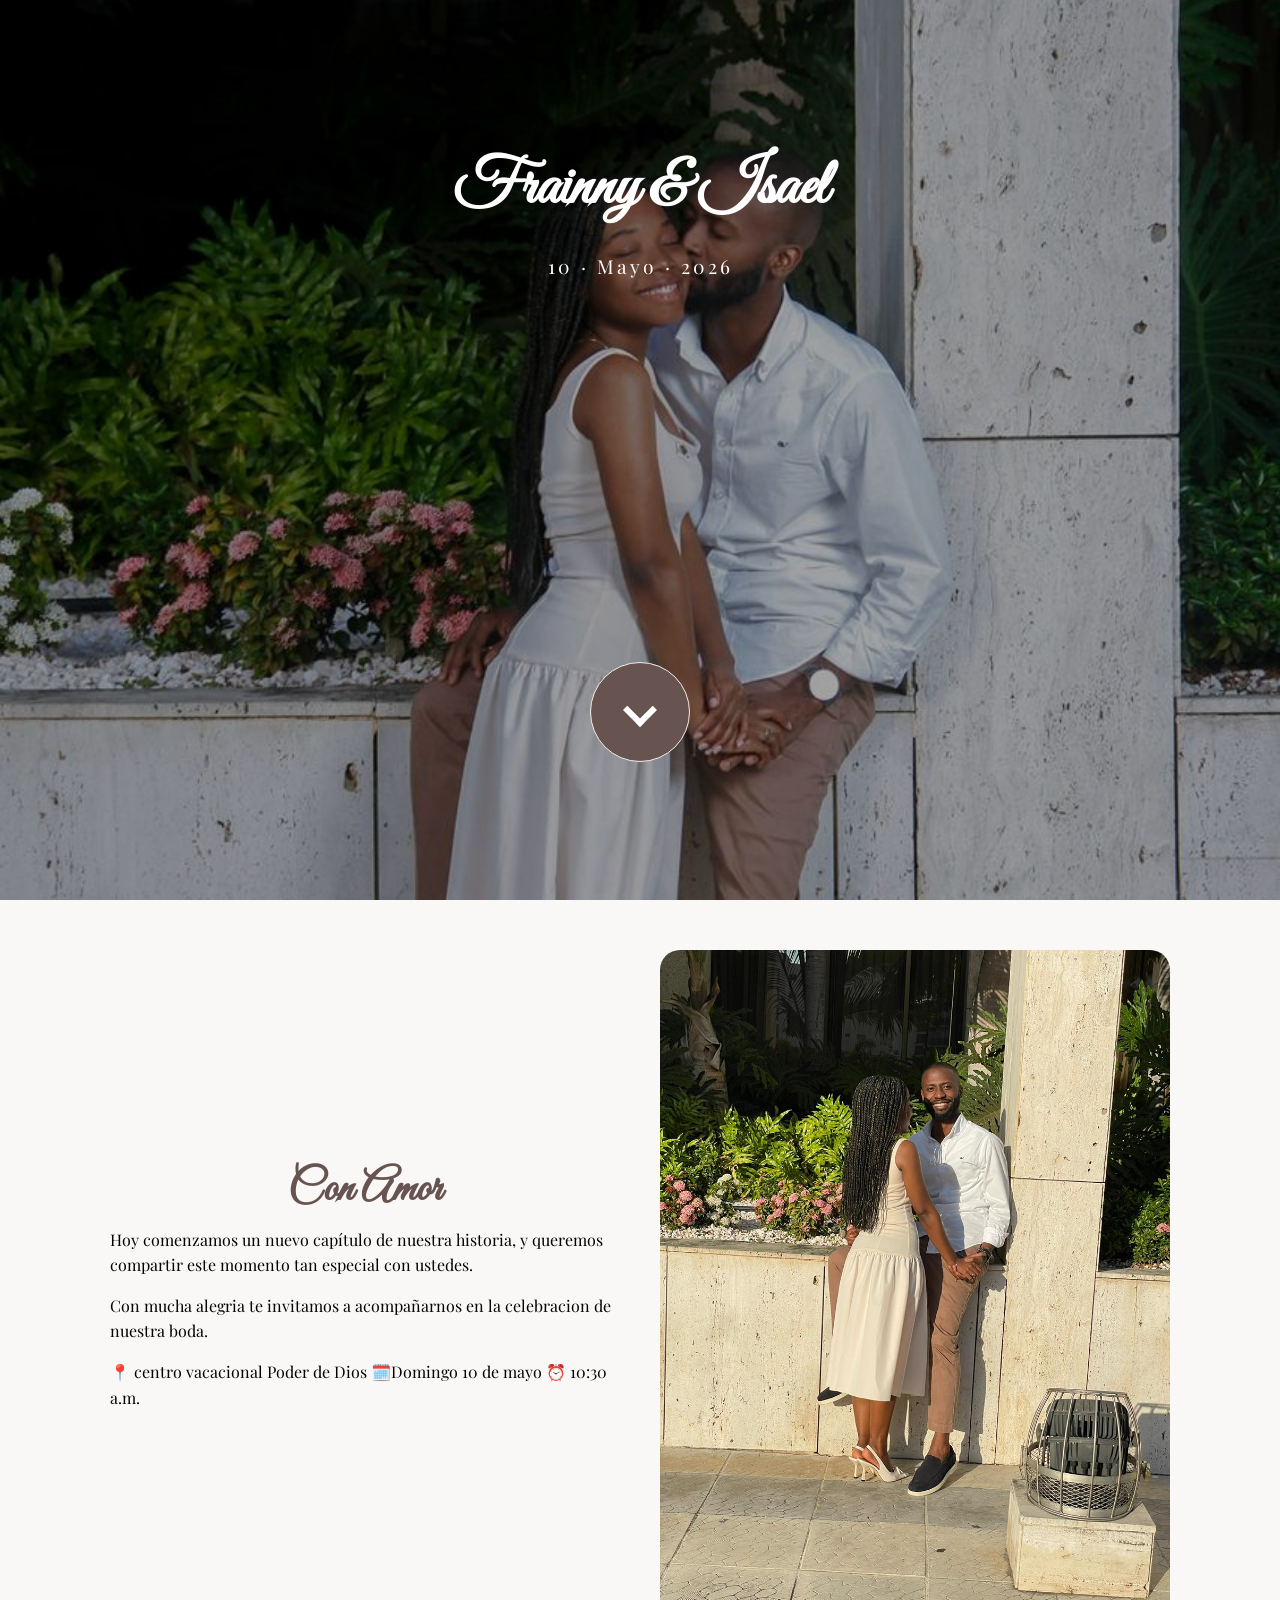
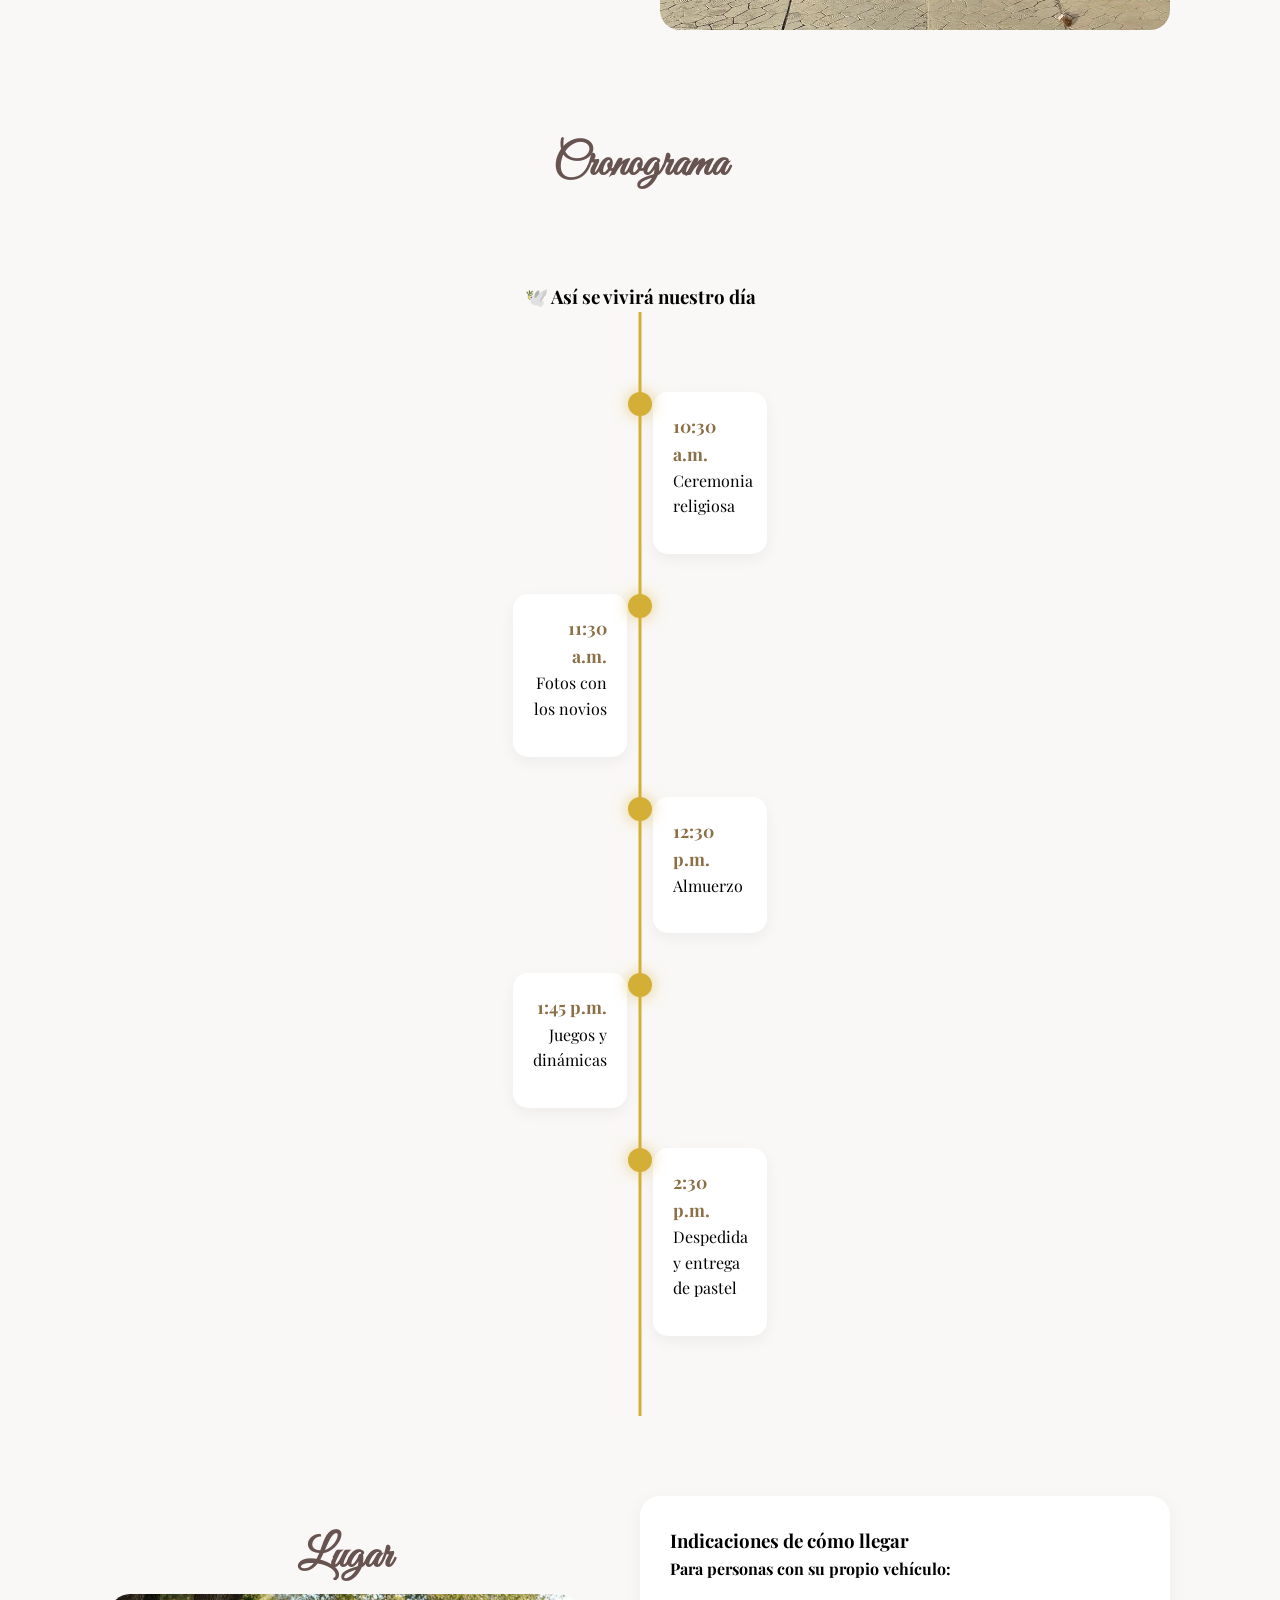
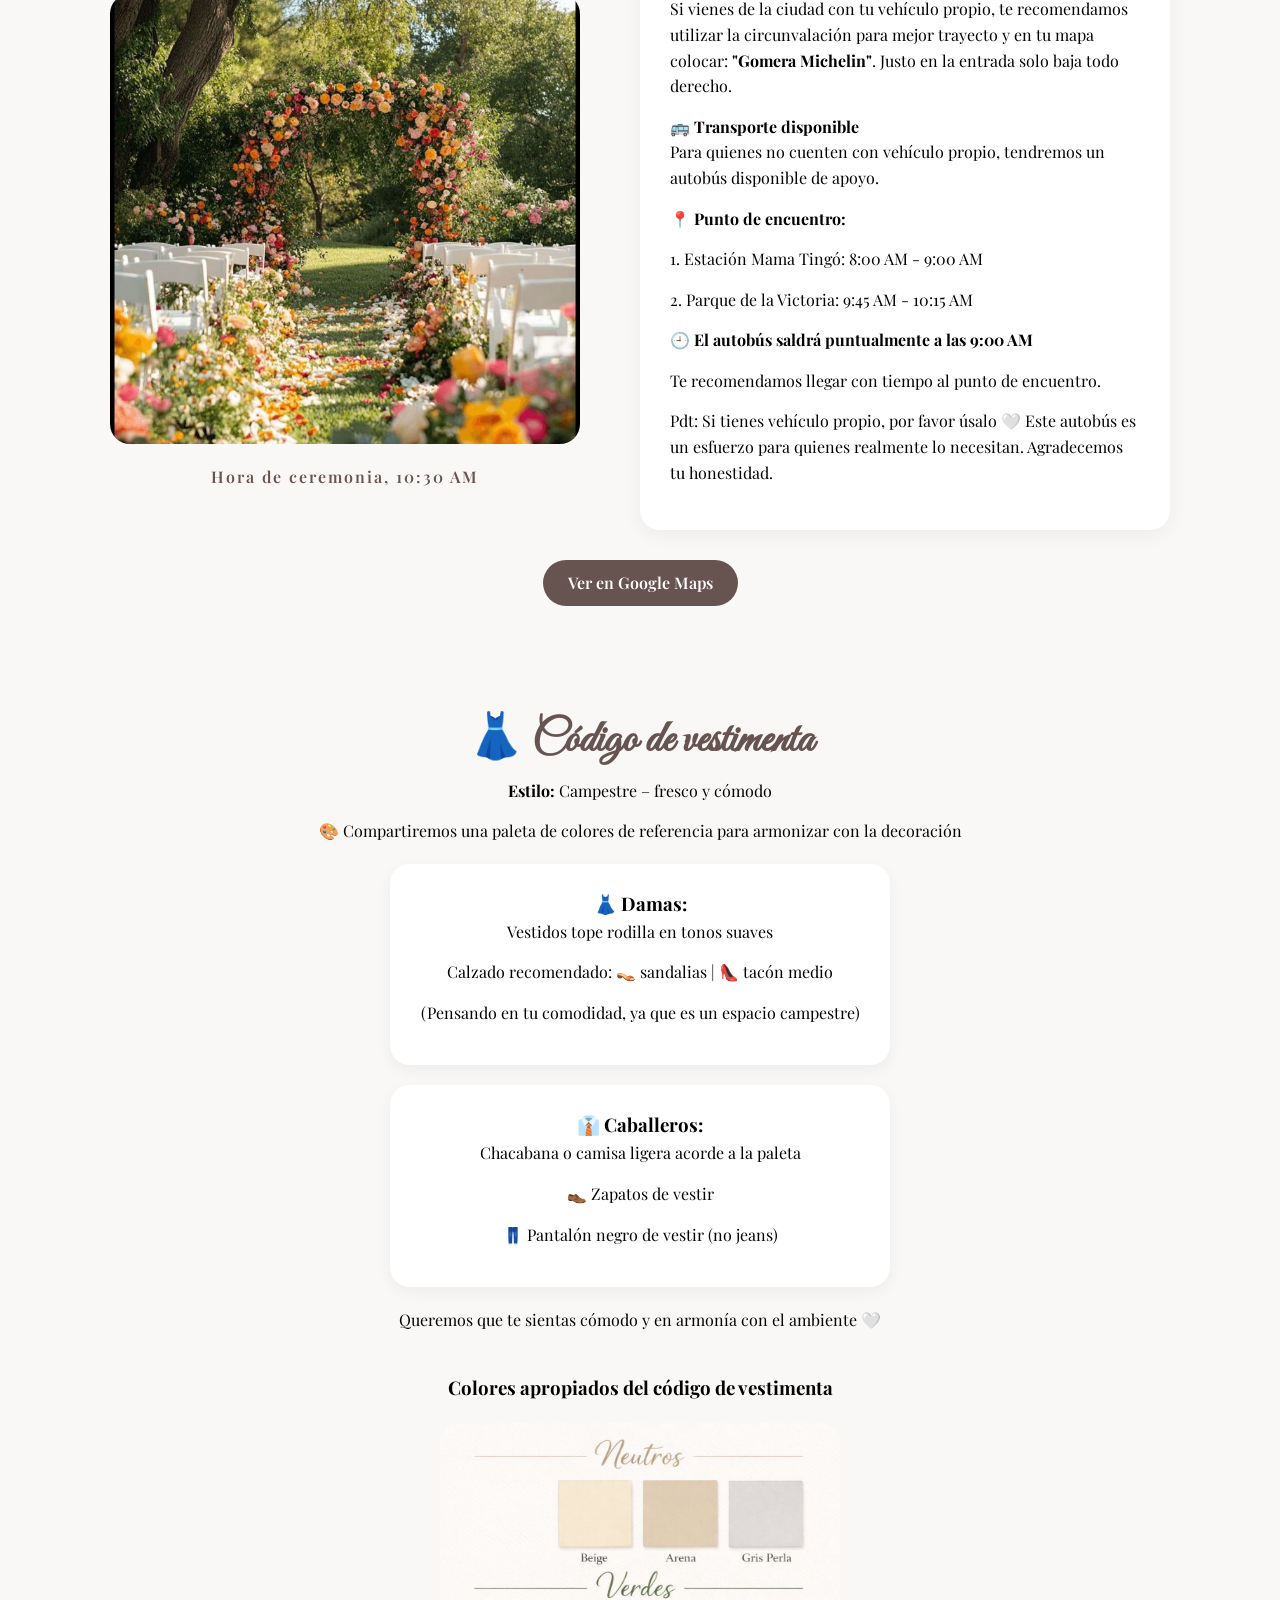
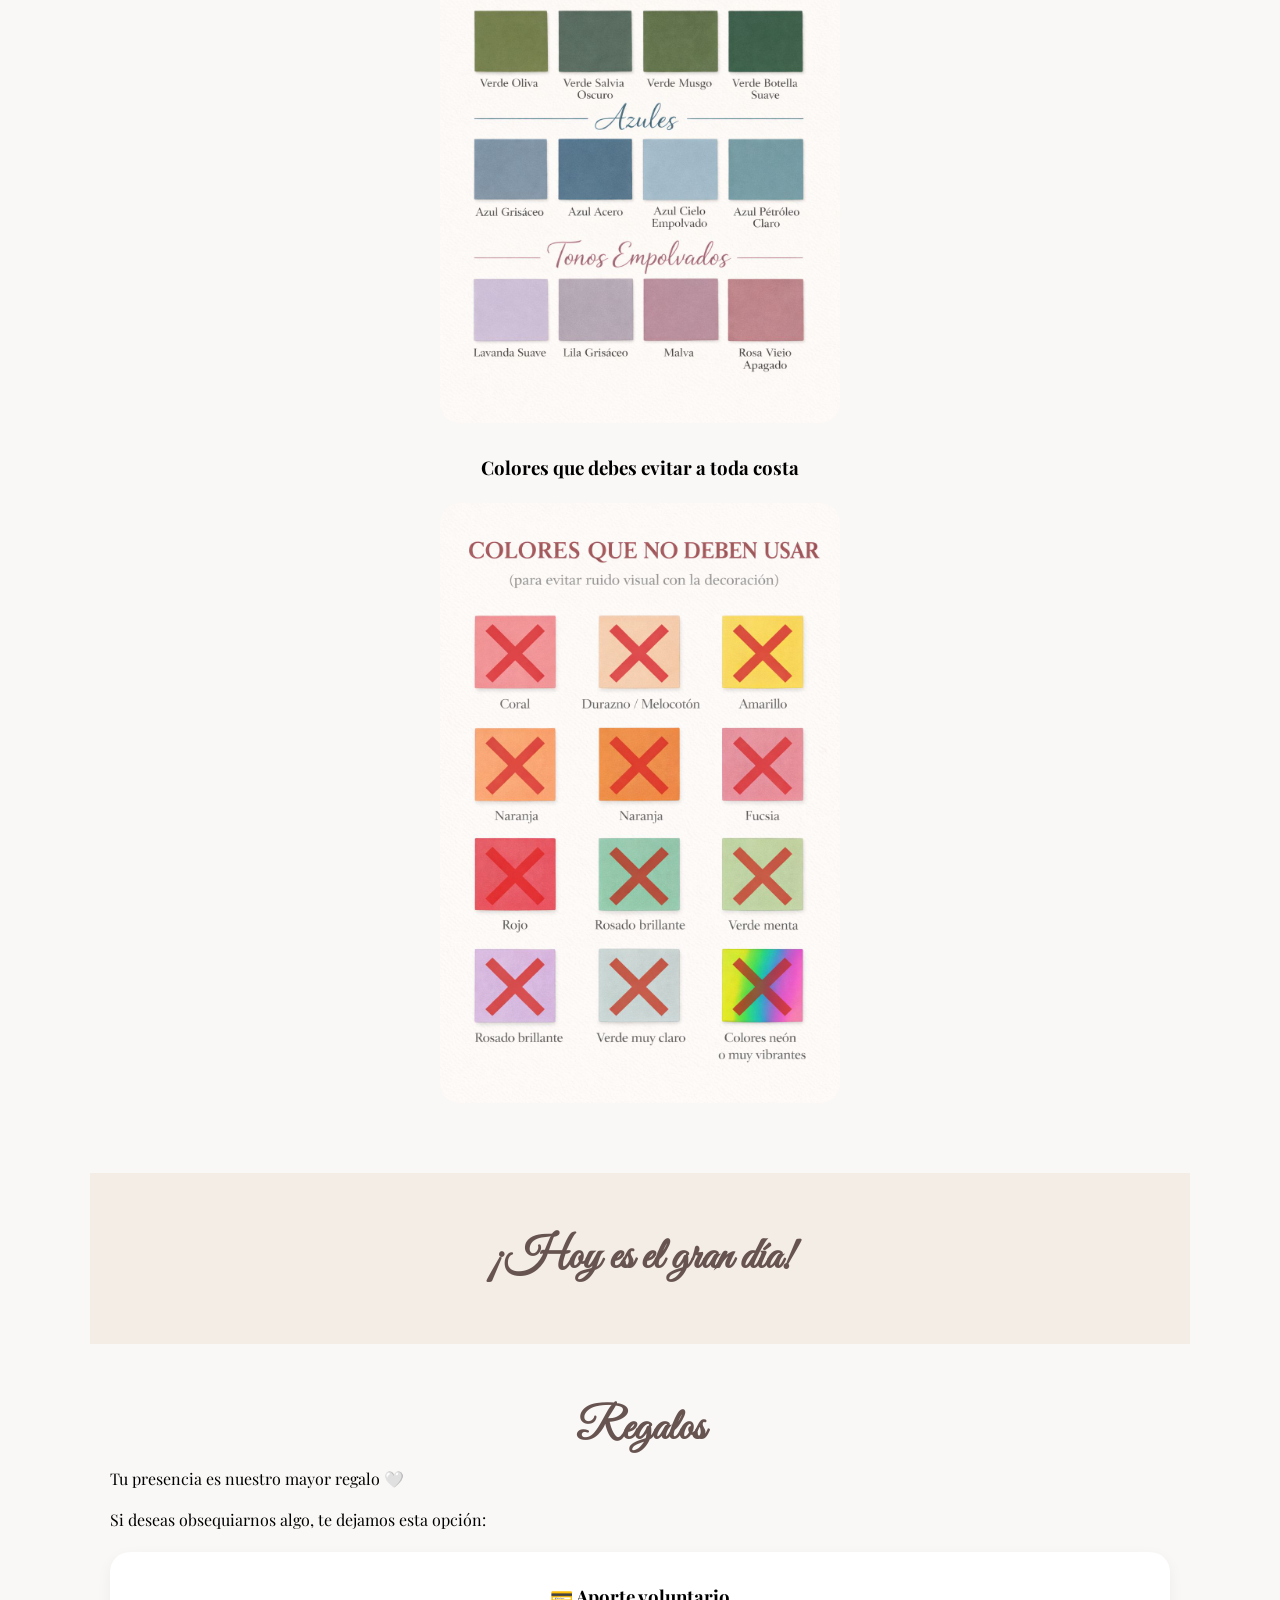
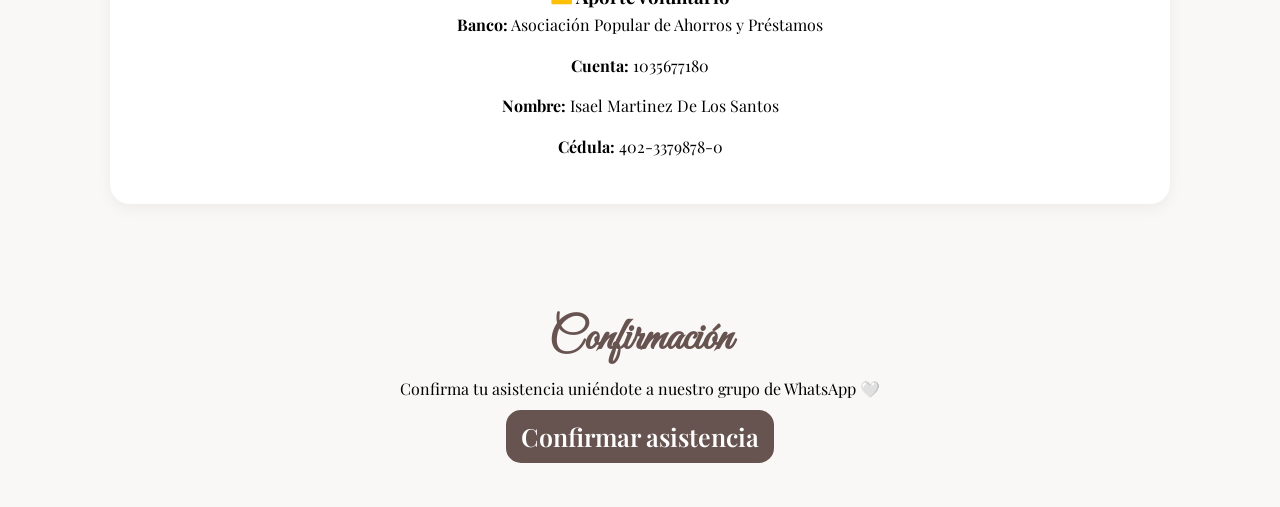
==== commit eeb6963c: "eighteenth Commit" ====
--- a/docs/index.html
+++ b/docs/index.html
@@ -45,11 +45,58 @@
     <!-- CEREMONIA -->
 
     <section class="section ceremonia">
-        <h2>Ceremonia</h2>
+        <h2>Cronograma</h2>
+
+        <section class="section cronograma reveal">
+
+            <h3>🕊️ Así se vivirá nuestro día</h3>
+
+            <div class="timeline">
+
+                <div class="timeline-item">
+                    <div class="timeline-content">
+                        <span class="hora-evento">10:30 a.m.</span>
+                        <p>Ceremonia religiosa</p>
+                    </div>
+                </div>
+
+                <div class="timeline-item">
+                    <div class="timeline-content">
+                        <span class="hora-evento">11:30 a.m.</span>
+                        <p>Fotos con los novios</p>
+                    </div>
+                </div>
+
+                <div class="timeline-item">
+                    <div class="timeline-content">
+                        <span class="hora-evento">12:30 p.m.</span>
+                        <p>Almuerzo</p>
+                    </div>
+                </div>
+
+                <div class="timeline-item">
+                    <div class="timeline-content">
+                        <span class="hora-evento">1:45 p.m.</span>
+                        <p>Juegos y dinámicas</p>
+                    </div>
+                </div>
+
+                <div class="timeline-item">
+                    <div class="timeline-content">
+                        <span class="hora-evento">2:30 p.m.</span>
+                        <p>Despedida y entrega de pastel</p>
+                    </div>
+                </div>
+
+            </div>
+
+        </section>
+
 
         <div class="ceremonia-contenido">
 
             <div class="foto-lugar">
+                <h2>Lugar</h2>
                 <img src="fourth.jpeg" alt="">
                 <p class="hora">Hora de ceremonia, 10:30 AM</p>
 
@@ -223,6 +270,23 @@
             }
 
         }, 1000);
+
+
+        //----------------------------------------------------------------------------------------------
+
+        const timelineItems = document.querySelectorAll('.timeline-item');
+
+        window.addEventListener('scroll', () => {
+            timelineItems.forEach(item => {
+                const windowHeight = window.innerHeight;
+                const elementTop = item.getBoundingClientRect().top;
+                const visiblePoint = 100;
+
+                if (elementTop < windowHeight - visiblePoint) {
+                    item.classList.add('active');
+                }
+            });
+        });
     </script>
 </body>
 
--- a/docs/css/index.css
+++ b/docs/css/index.css
@@ -166,8 +166,9 @@
    SECCIONES GENERALES
 ========================= */
 
+
 .section {
-    padding: 80px 20px;
+    padding: 50px 20px;
     max-width: 1100px;
     margin: auto;
 }
@@ -176,7 +177,7 @@
     text-align: center;
     font-family: 'Great Vibes', cursive;
     font-size: 2.8rem;
-    margin-bottom: 40px;
+    margin-bottom: 0px;
 
 }
 
@@ -213,7 +214,7 @@
 .ceremonia {
     display: flex;
     flex-direction: column;
-    gap: 40px;
+    gap: 30px;
     align-items: center;
     width: 90%;
 }
@@ -412,6 +413,7 @@
 .btn-confirm {
     padding: 10px 15px;
     border-radius: 15px;
+    background-color: #675450;
 }
 
 
@@ -444,4 +446,101 @@
 
     color: #675450;
 
+}
+
+
+
+
+
+/*---------------------------------------------------------------------------------------------------------*/
+
+
+/* =========================
+   CRONOGRAMA
+========================= */
+
+.cronograma {
+    text-align: center;
+}
+
+.timeline {
+    position: relative;
+    max-width: 700px;
+    margin: auto;
+    padding: 40px 0;
+}
+
+/* Línea vertical */
+.timeline::before {
+    content: '';
+    position: absolute;
+    left: 50%;
+    top: 0;
+    width: 3px;
+    height: 100%;
+    background: #d4af37;
+    transform: translateX(-50%);
+}
+
+/* Cada item */
+.timeline-item {
+    position: relative;
+    margin: 40px 0;
+    opacity: 0;
+    transform: translateY(40px);
+    transition: 0.8s ease;
+}
+
+/* Activado al hacer scroll */
+.timeline-item.active {
+    opacity: 1;
+    transform: translateY(0);
+}
+
+/* Punto */
+.timeline-item::before {
+    content: '';
+    position: absolute;
+    left: 50%;
+    width: 18px;
+    height: 18px;
+    background: white;
+    border: 3px solid #d4af37;
+    border-radius: 50%;
+    transform: translateX(-50%);
+    top: 0;
+    transition: 0.3s ease;
+}
+
+/* Punto activo */
+.timeline-item.active::before {
+    background: #d4af37;
+    box-shadow: 0 0 15px rgba(212, 175, 55, 0.6);
+}
+
+/* Caja */
+.timeline-content {
+    background: white;
+    padding: 20px;
+    border-radius: 15px;
+    width: 45%;
+    box-shadow: 0 5px 15px rgba(0, 0, 0, 0.05);
+}
+
+/* Alternar izquierda y derecha */
+.timeline-item:nth-child(odd) .timeline-content {
+    margin-left: 55%;
+    text-align: left;
+}
+
+.timeline-item:nth-child(even) .timeline-content {
+    margin-right: 55%;
+    text-align: right;
+}
+
+/* Hora */
+.hora-evento {
+    font-weight: bold;
+    color: #8b6f47;
+    font-size: 1.1rem;
 }
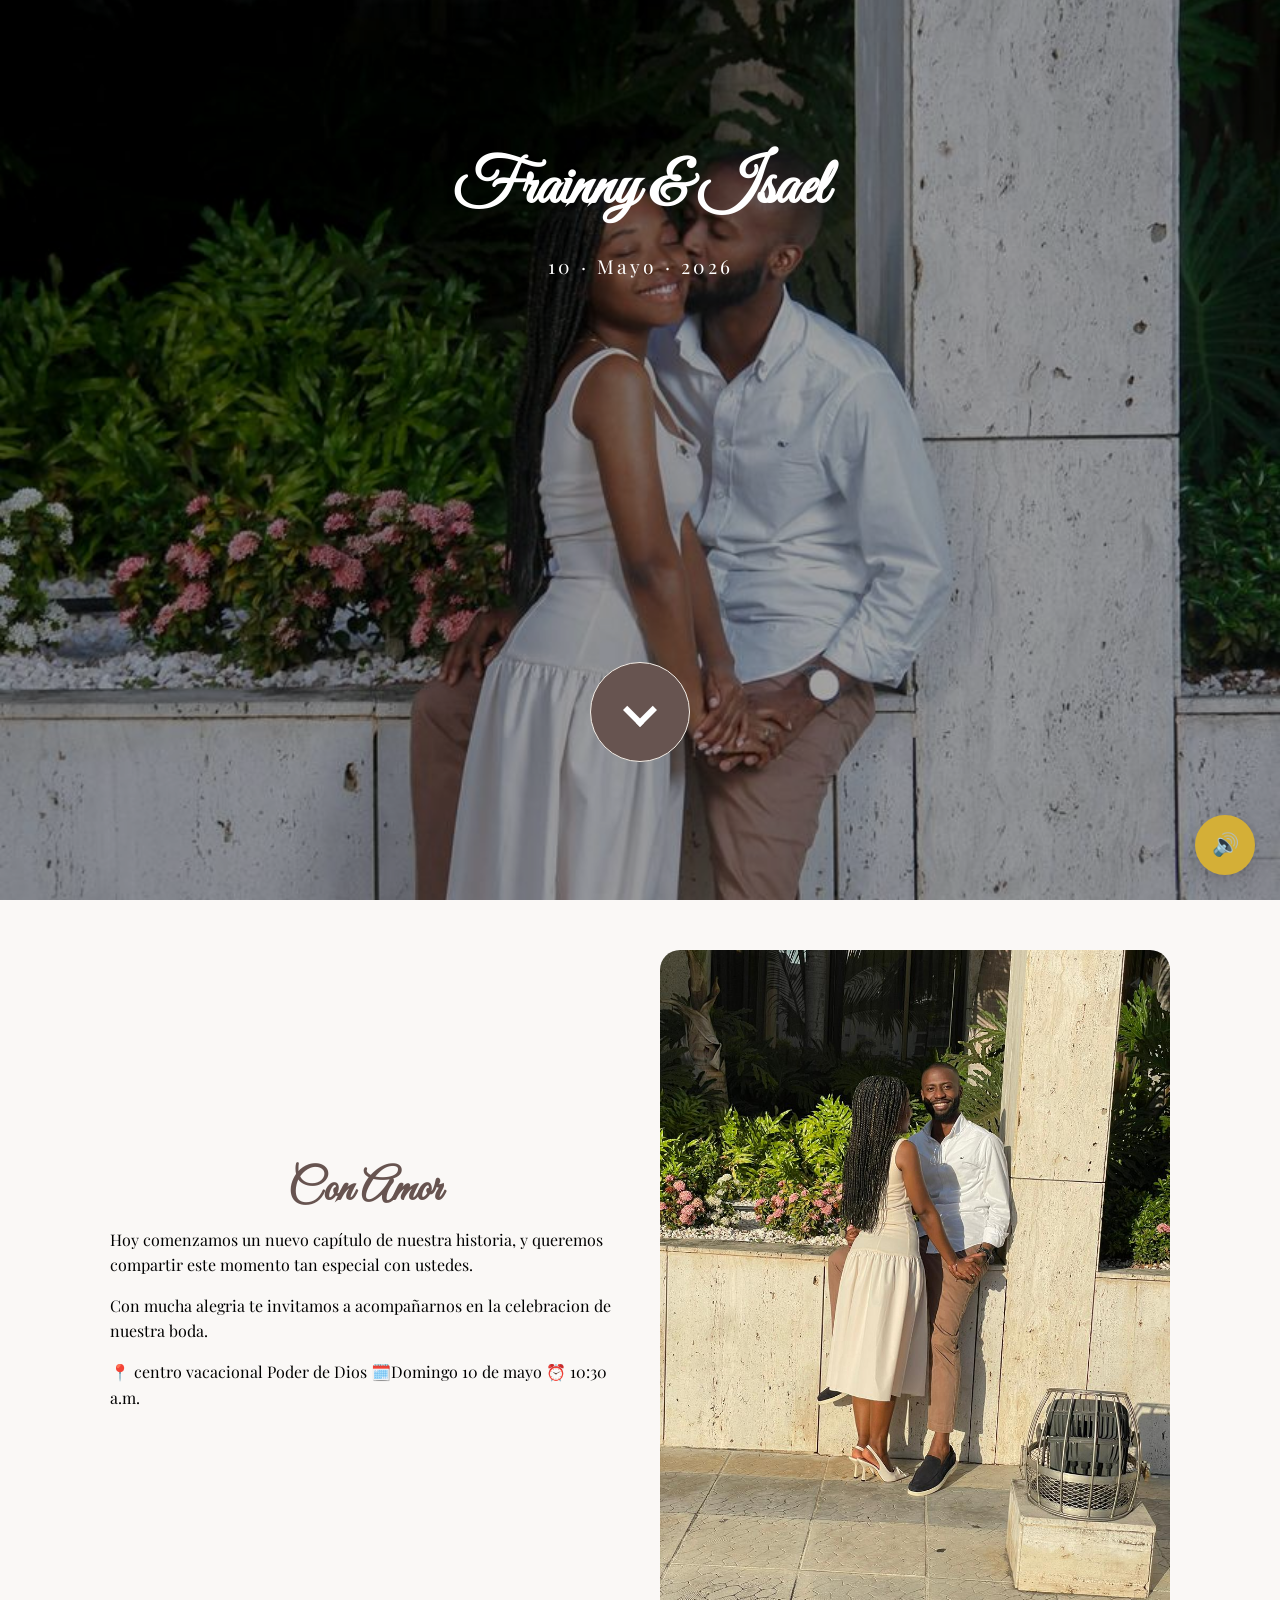
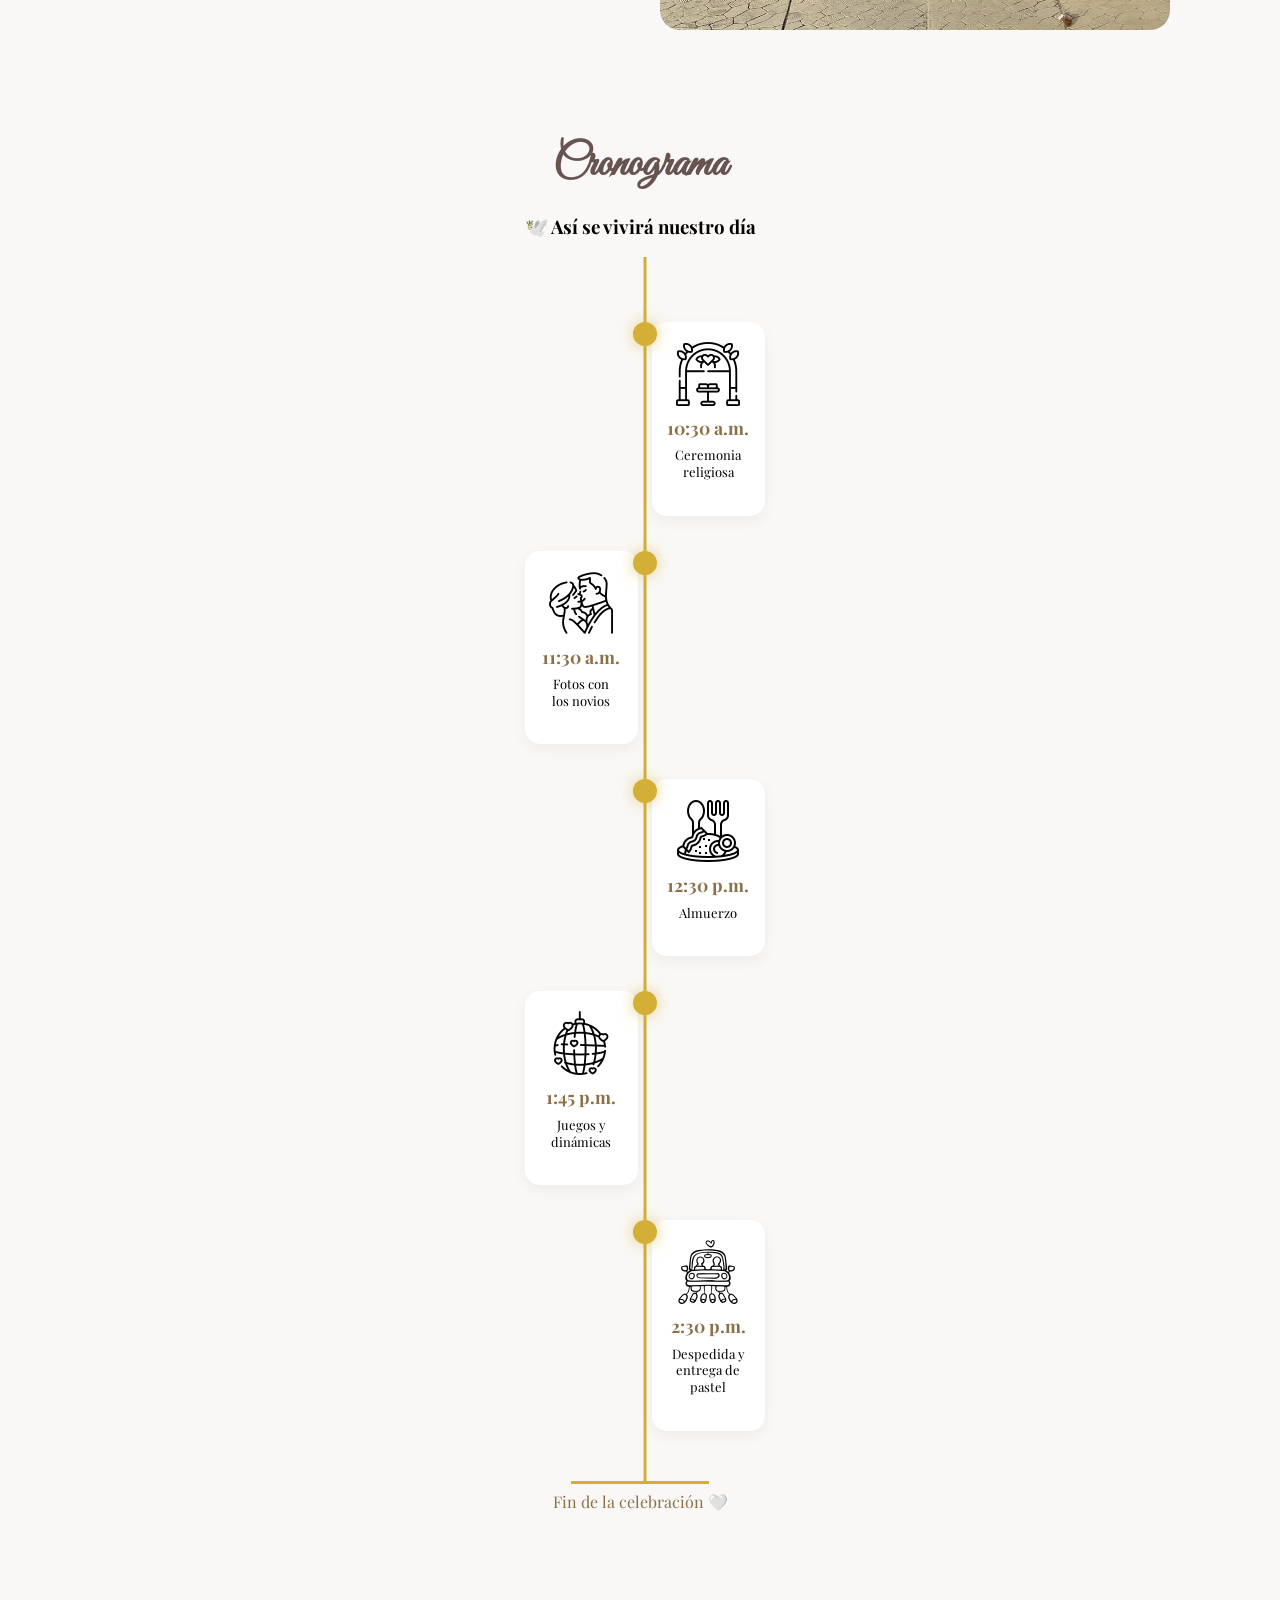
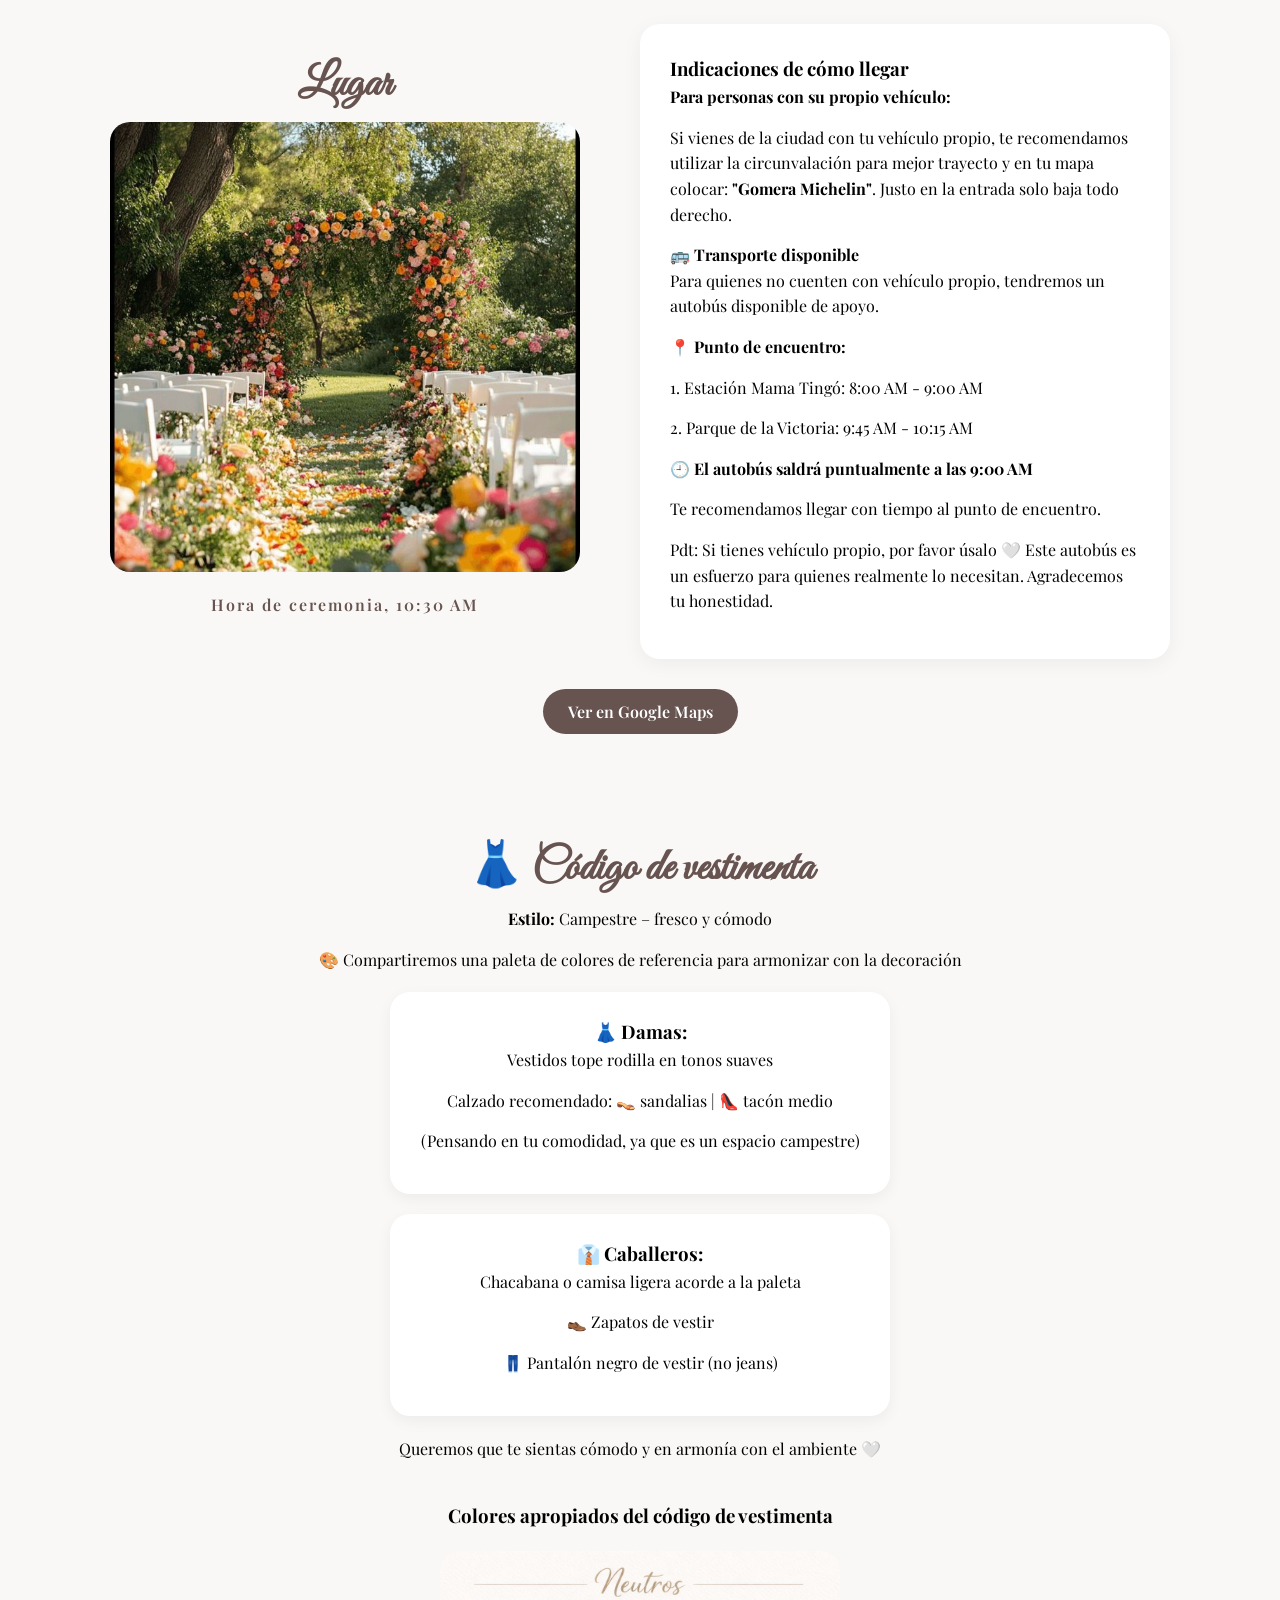
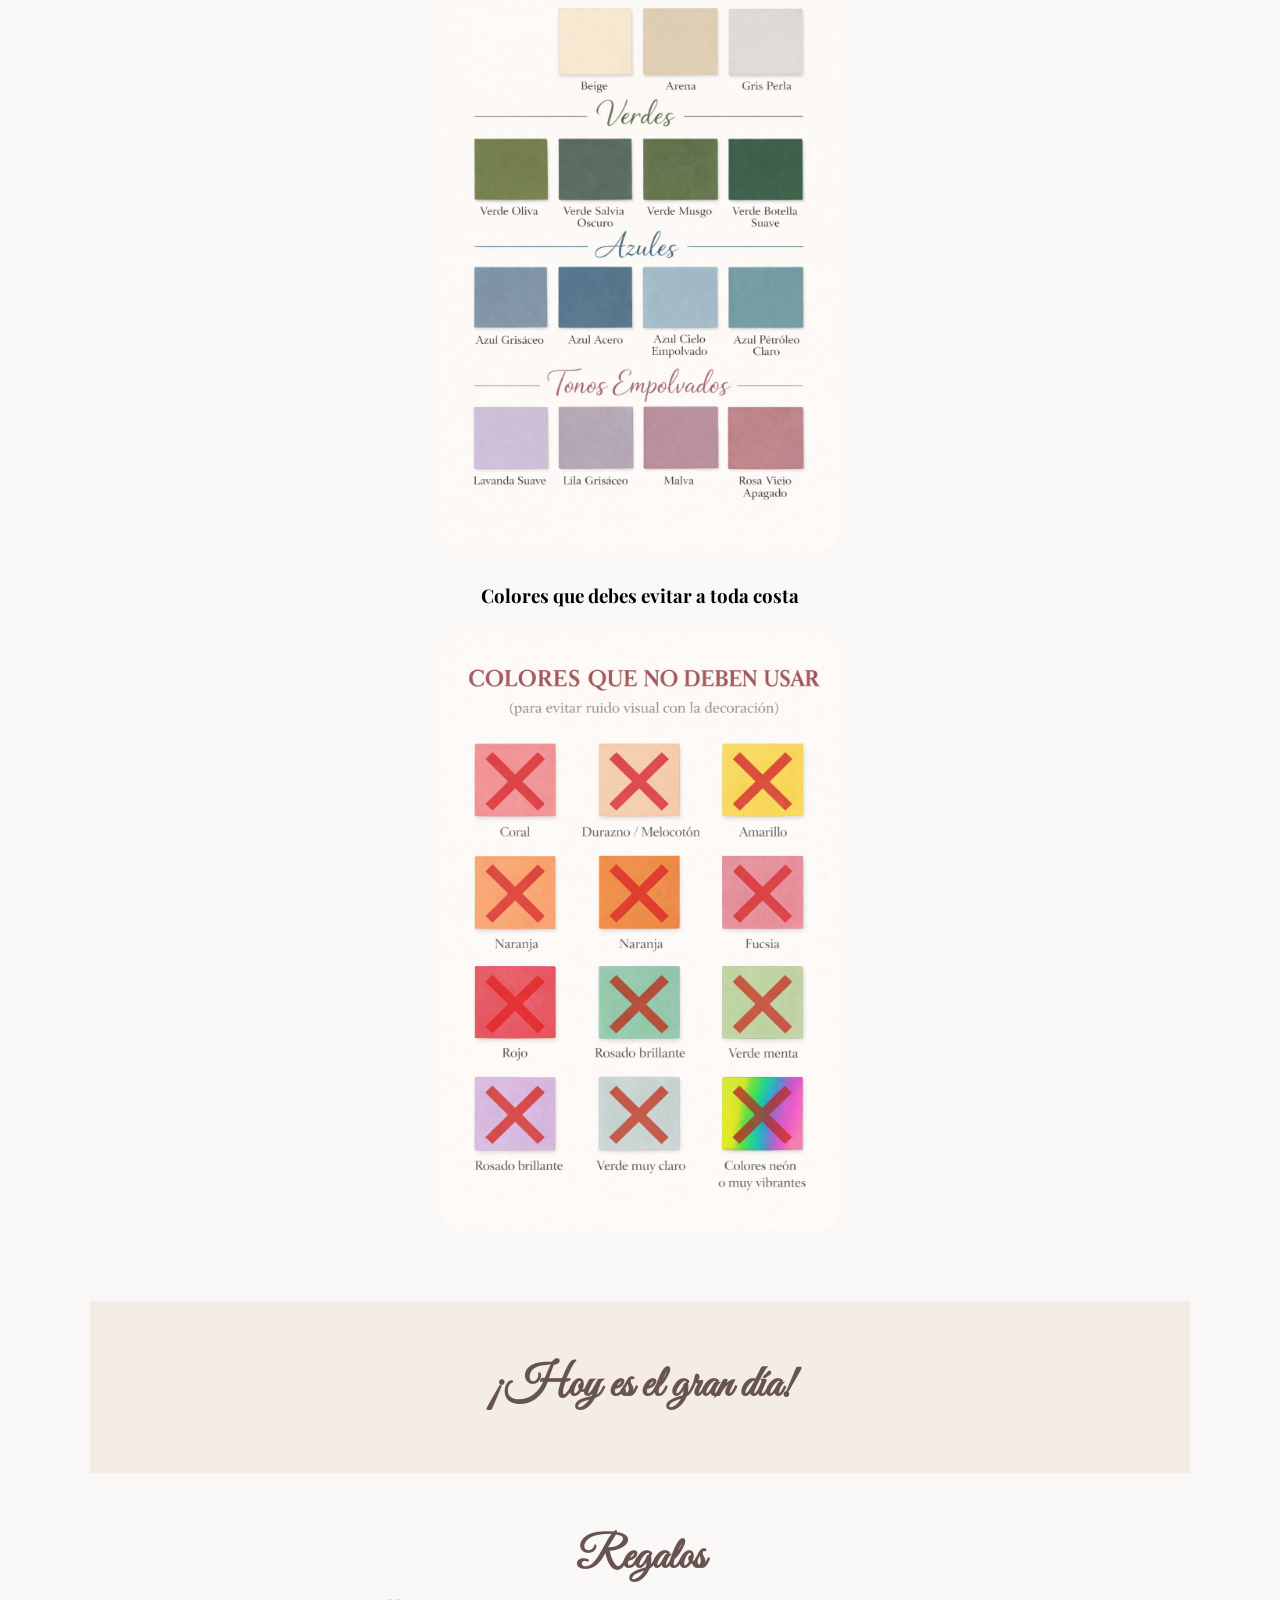
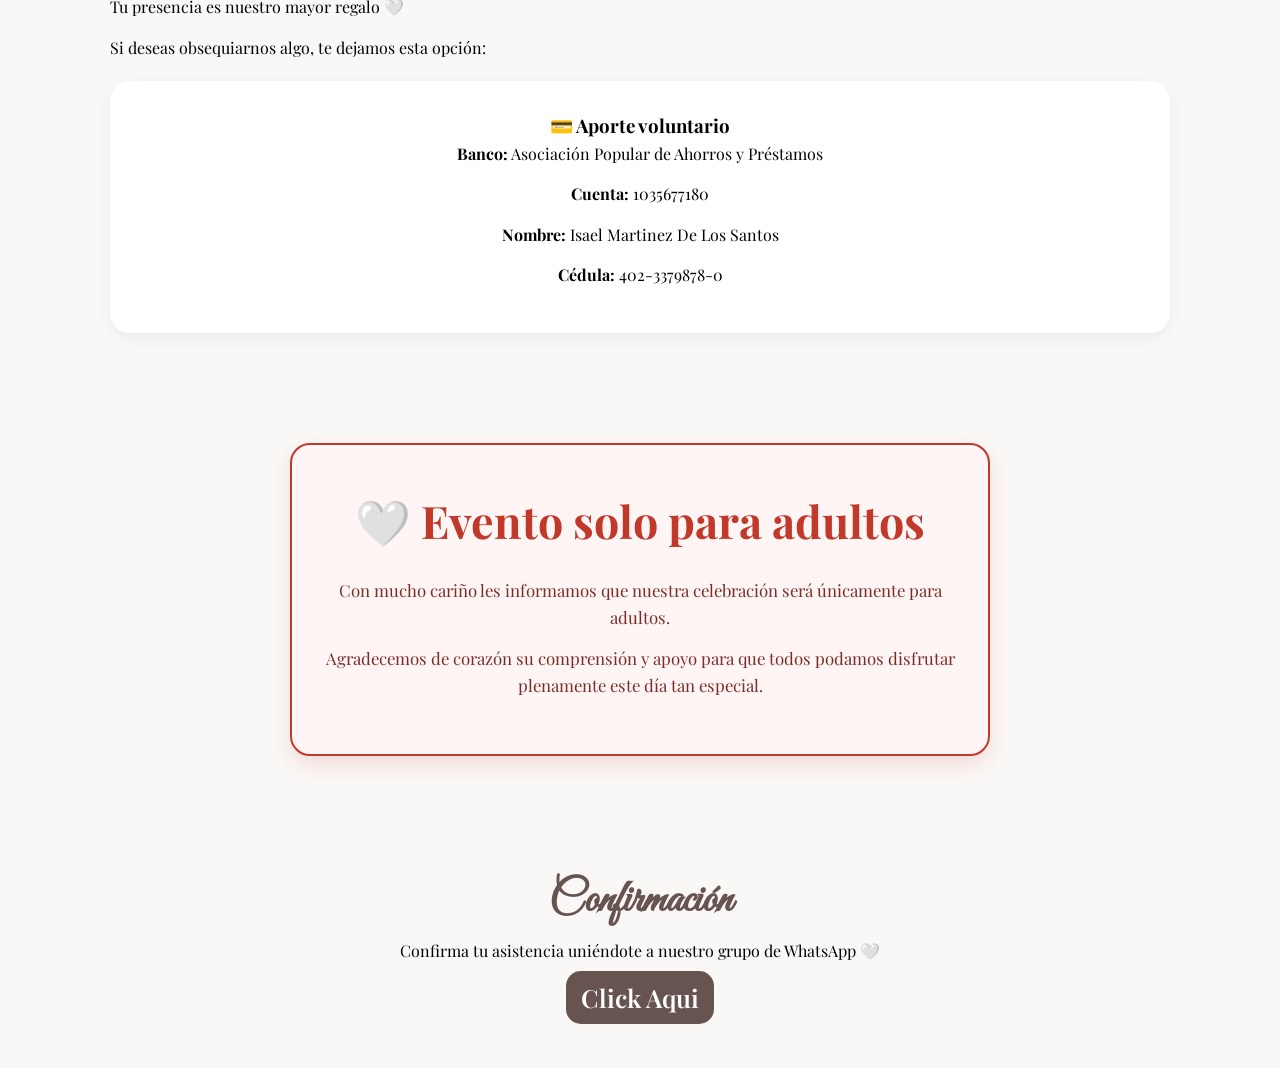
==== commit b4aab219: "seventyfirst Commit" ====
--- a/docs/index.html
+++ b/docs/index.html
@@ -47,14 +47,15 @@
     <section class="section ceremonia">
         <h2>Cronograma</h2>
 
-        <section class="section cronograma reveal">
-
-            <h3>🕊️ Así se vivirá nuestro día</h3>
+        <section class="section cronograma reveal" style="margin-top: -70px;">
+
+            <h3 style="margin-bottom: 15px;">🕊️ Así se vivirá nuestro día</h3>
 
             <div class="timeline">
 
                 <div class="timeline-item">
                     <div class="timeline-content">
+                        <i><img class="icono-evento" src="arco-de-boda.png" alt=""></i>
                         <span class="hora-evento">10:30 a.m.</span>
                         <p>Ceremonia religiosa</p>
                     </div>
@@ -62,6 +63,7 @@
 
                 <div class="timeline-item">
                     <div class="timeline-content">
+                        <i><img class="icono-evento" src="boda.png" alt=""></i>
                         <span class="hora-evento">11:30 a.m.</span>
                         <p>Fotos con los novios</p>
                     </div>
@@ -69,6 +71,7 @@
 
                 <div class="timeline-item">
                     <div class="timeline-content">
+                        <i><img class="icono-evento" src="almuerzo.png" alt=""></i>
                         <span class="hora-evento">12:30 p.m.</span>
                         <p>Almuerzo</p>
                     </div>
@@ -76,6 +79,7 @@
 
                 <div class="timeline-item">
                     <div class="timeline-content">
+                        <i><img class="icono-evento" src="bola-de-disco.png" alt=""></i>
                         <span class="hora-evento">1:45 p.m.</span>
                         <p>Juegos y dinámicas</p>
                     </div>
@@ -83,14 +87,21 @@
 
                 <div class="timeline-item">
                     <div class="timeline-content">
+                        <i><img class="icono-evento" src="coche.png" alt=""></i>
                         <span class="hora-evento">2:30 p.m.</span>
                         <p>Despedida y entrega de pastel</p>
                     </div>
                 </div>
 
+                <!-- Final elegante -->
+                <div class="timeline-end">
+                    <span>Fin de la celebración 🤍</span>
+                </div>
+
             </div>
 
         </section>
+
 
 
         <div class="ceremonia-contenido">
@@ -190,27 +201,38 @@
         <h2>Faltan</h2>
 
         <div class="tiempo">
-            <div>
+
+            <div class="bloque-tiempo">
                 <span id="dias">00</span>
                 <p>Días</p>
             </div>
 
-            <div>
+            <div class="separador">:</div>
+
+            <div class="bloque-tiempo">
                 <span id="horas">00</span>
                 <p>Horas</p>
             </div>
 
-            <div>
+            <div class="separador">:</div>
+
+            <div class="bloque-tiempo">
                 <span id="minutos">00</span>
                 <p>Min</p>
             </div>
 
-            <div>
+            <div class="separador">:</div>
+
+            <div class="bloque-tiempo">
                 <span id="segundos">00</span>
                 <p>Seg</p>
             </div>
-        </div>
-    </section>
+
+        </div>
+    </section>
+
+
+
     <section class="section regalos">
         <h2>Regalos</h2>
 
@@ -231,6 +253,24 @@
             <p><strong>Cédula:</strong> 402-3379878-0</p>
         </div>
     </section>
+
+    <section class="section solo-adultos reveal">
+        <div class="adultos-box">
+            <h2>🤍 Evento solo para adultos</h2>
+
+            <p>
+                Con mucho cariño les informamos que nuestra celebración
+                será únicamente para adultos.
+            </p>
+
+            <p>
+                Agradecemos de corazón su comprensión y apoyo
+                para que todos podamos disfrutar plenamente
+                este día tan especial.
+            </p>
+        </div>
+    </section>
+
     <section class="section confirmacion">
         <h2>Confirmación</h2>
 
@@ -240,9 +280,18 @@
         </p>
 
         <a href="https://chat.whatsapp.com/CMWl8ZnUF2bH1cBtQlcK70" target="_blank" class="btn btn-confirm">
-            Confirmar asistencia
+            Click Aqui
         </a>
     </section>
+    <!-- Audio -->
+    <audio id="musicaFondo" loop>
+        <source src="musica.mpeg" type="audio/mpeg">
+    </audio>
+
+    <!-- Botón flotante -->
+    <button id="botonMusica" class="boton-musica">
+        🔊
+    </button>
 
     <script>
         // Fecha del evento (AÑO, MES-1, DIA, HORA, MINUTO)
@@ -275,6 +324,7 @@
         //----------------------------------------------------------------------------------------------
 
         const timelineItems = document.querySelectorAll('.timeline-item');
+        const timelineEnd = document.querySelector('.timeline-end');
 
         window.addEventListener('scroll', () => {
             timelineItems.forEach(item => {
@@ -286,7 +336,37 @@
                     item.classList.add('active');
                 }
             });
+
+            const endTop = timelineEnd.getBoundingClientRect().top;
+            if (endTop < window.innerHeight - 100) {
+                timelineEnd.classList.add('active');
+            }
         });
+
+        //-----------------------------------------------------------------------------------
+
+        const audio = document.getElementById("musicaFondo");
+        const boton = document.getElementById("botonMusica");
+
+        // Autoplay al cargar
+        window.addEventListener("DOMContentLoaded", () => {
+            audio.play();
+        })
+        // Toggle real
+        boton.addEventListener("click", () => {
+
+            if (audio.paused) {
+                audio.play();
+                boton.textContent = "🔊";
+                boton.classList.remove("pausado");
+            } else {
+                audio.pause();
+                boton.textContent = "▶";
+                boton.classList.add("pausado");
+            }
+
+        });
+
     </script>
 </body>
 
--- a/docs/css/index.css
+++ b/docs/css/index.css
@@ -353,6 +353,9 @@
 /* =========================
    CONTADOR
 ========================= */
+/* =========================
+   CONTADOR NUEVO DISEÑO
+========================= */
 
 .contador {
     background: #f3ede6;
@@ -361,28 +364,44 @@
 
 .tiempo {
     display: flex;
+    justify-content: center;
+    align-items: center;
+    gap: 10px;
+    flex-wrap: wrap;
+}
+
+/* Bloque individual */
+.bloque-tiempo {
+    display: flex;
     flex-direction: column;
-    justify-content: center;
-    align-items: center;
-    gap: 40px;
-
-}
-
-.tiempo div {
-    background: white;
-    padding: 20px;
-    border-radius: 20px;
-    min-width: 90px;
-    box-shadow: 0 5px 15px rgba(0, 0, 0, 0.05);
-    padding: 10px 120px;
-}
-
-.tiempo span {
-    font-size: 2rem;
+    align-items: center;
+}
+
+/* Número */
+.bloque-tiempo span {
+    font-size: 1.7rem;
     font-weight: bold;
     color: #8b6f47;
-
-}
+    letter-spacing: 1px;
+}
+
+/* Texto debajo */
+.bloque-tiempo p {
+    font-size: 0.8rem;
+    margin-top: 5px;
+    color: #6f5c40;
+    text-transform: uppercase;
+    letter-spacing: 1px;
+}
+
+/* Separador : */
+.separador {
+    font-size: 2.0rem;
+    font-weight: bold;
+    color: #d4af37;
+    margin-top: -15px;
+}
+
 
 
 /* =========================
@@ -459,6 +478,10 @@
    CRONOGRAMA
 ========================= */
 
+/* =========================
+   CRONOGRAMA
+========================= */
+
 .cronograma {
     text-align: center;
 }
@@ -467,17 +490,17 @@
     position: relative;
     max-width: 700px;
     margin: auto;
-    padding: 40px 0;
+    padding: 30px 0;
 }
 
 /* Línea vertical */
 .timeline::before {
     content: '';
     position: absolute;
-    left: 50%;
+    left: 52%;
     top: 0;
     width: 3px;
-    height: 100%;
+    height: 95.2%;
     background: #d4af37;
     transform: translateX(-50%);
 }
@@ -485,7 +508,7 @@
 /* Cada item */
 .timeline-item {
     position: relative;
-    margin: 40px 0;
+    margin: 35px 0;
     opacity: 0;
     transform: translateY(40px);
     transition: 0.8s ease;
@@ -501,7 +524,7 @@
 .timeline-item::before {
     content: '';
     position: absolute;
-    left: 50%;
+    left: 52%;
     width: 18px;
     height: 18px;
     background: white;
@@ -521,26 +544,155 @@
 /* Caja */
 .timeline-content {
     background: white;
-    padding: 20px;
+    padding: 20px 15px;
     border-radius: 15px;
-    width: 45%;
+    width: 49%;
     box-shadow: 0 5px 15px rgba(0, 0, 0, 0.05);
-}
-
-/* Alternar izquierda y derecha */
+
+    display: flex;
+    flex-direction: column;
+    align-items: center;
+    justify-content: center;
+}
+
+.icono-evento {
+    width: 64px;
+    height: 64px;
+    object-fit: contain;
+    margin-bottom: 8px;
+}
+
+
+.timeline-content i {
+    text-align: center;
+}
+
 .timeline-item:nth-child(odd) .timeline-content {
     margin-left: 55%;
-    text-align: left;
 }
 
 .timeline-item:nth-child(even) .timeline-content {
     margin-right: 55%;
-    text-align: right;
-}
+}
+
 
 /* Hora */
 .hora-evento {
     font-weight: bold;
     color: #8b6f47;
     font-size: 1.1rem;
+    white-space: nowrap;
+    /* evita que se parta */
+    margin-bottom: 5px;
+}
+
+.timeline-content p {
+    font-size: 13px;
+    text-align: center;
+    max-width: 90%;
+    line-height: 1.3;
+}
+
+
+/* =========================
+   FINAL DEL TIMELINE
+========================= */
+
+.timeline-end {
+    position: relative;
+    margin-top: 50px;
+    text-align: center;
+    opacity: 0;
+    transform: translateY(30px);
+    transition: 0.8s ease;
+}
+
+.timeline-end.active {
+    opacity: 1;
+    transform: translateY(0);
+}
+
+/* Línea horizontal final */
+.timeline-end::before {
+    content: '';
+    display: block;
+    width: 60%;
+    height: 2.5px;
+    background: #d4af37;
+    margin: 0 auto 5px auto;
+}
+
+.timeline-end span {
+    font-family: 'Playfair Display', serif;
+    font-size: 1.0rem;
+    color: #8b6f47;
+}
+
+
+/*-----------------------------------------------------------------------------*/
+
+/* =========================
+   SOLO ADULTOS
+========================= */
+
+.solo-adultos {
+    text-align: center;
+    padding: 60px 20px;
+}
+
+.adultos-box {
+    background: #fff5f5;
+    border: 2px solid #c0392b;
+    border-radius: 20px;
+    padding: 40px 30px;
+    max-width: 700px;
+    margin: auto;
+    box-shadow: 0 8px 20px rgba(192, 57, 43, 0.15);
+}
+
+.adultos-box h2 {
+    color: #c0392b;
+    font-family: 'Playfair Display', serif;
+    margin-bottom: 20px;
+}
+
+.adultos-box p {
+    color: #7a2d26;
+    font-size: 1.05rem;
+    margin-bottom: 15px;
+}
+
+
+/*--------------------------------------------------------------------------------------*/
+
+/* =========================
+   BOTÓN MÚSICA FLOTANTE
+========================= */
+
+.boton-musica {
+    position: fixed;
+    bottom: 25px;
+    right: 25px;
+    width: 60px;
+    height: 60px;
+    border-radius: 50%;
+    border: none;
+    cursor: pointer;
+
+    background: #d4af37;
+    color: white;
+    font-size: 22px;
+
+    box-shadow: 0 8px 20px rgba(0, 0, 0, 0.15);
+    transition: all 0.3s ease;
+    z-index: 999;
+}
+
+.boton-musica:hover {
+    transform: scale(1.1);
+    box-shadow: 0 10px 25px rgba(0, 0, 0, 0.25);
+}
+
+.boton-musica.pausado {
+    background: #8b6f47;
 }
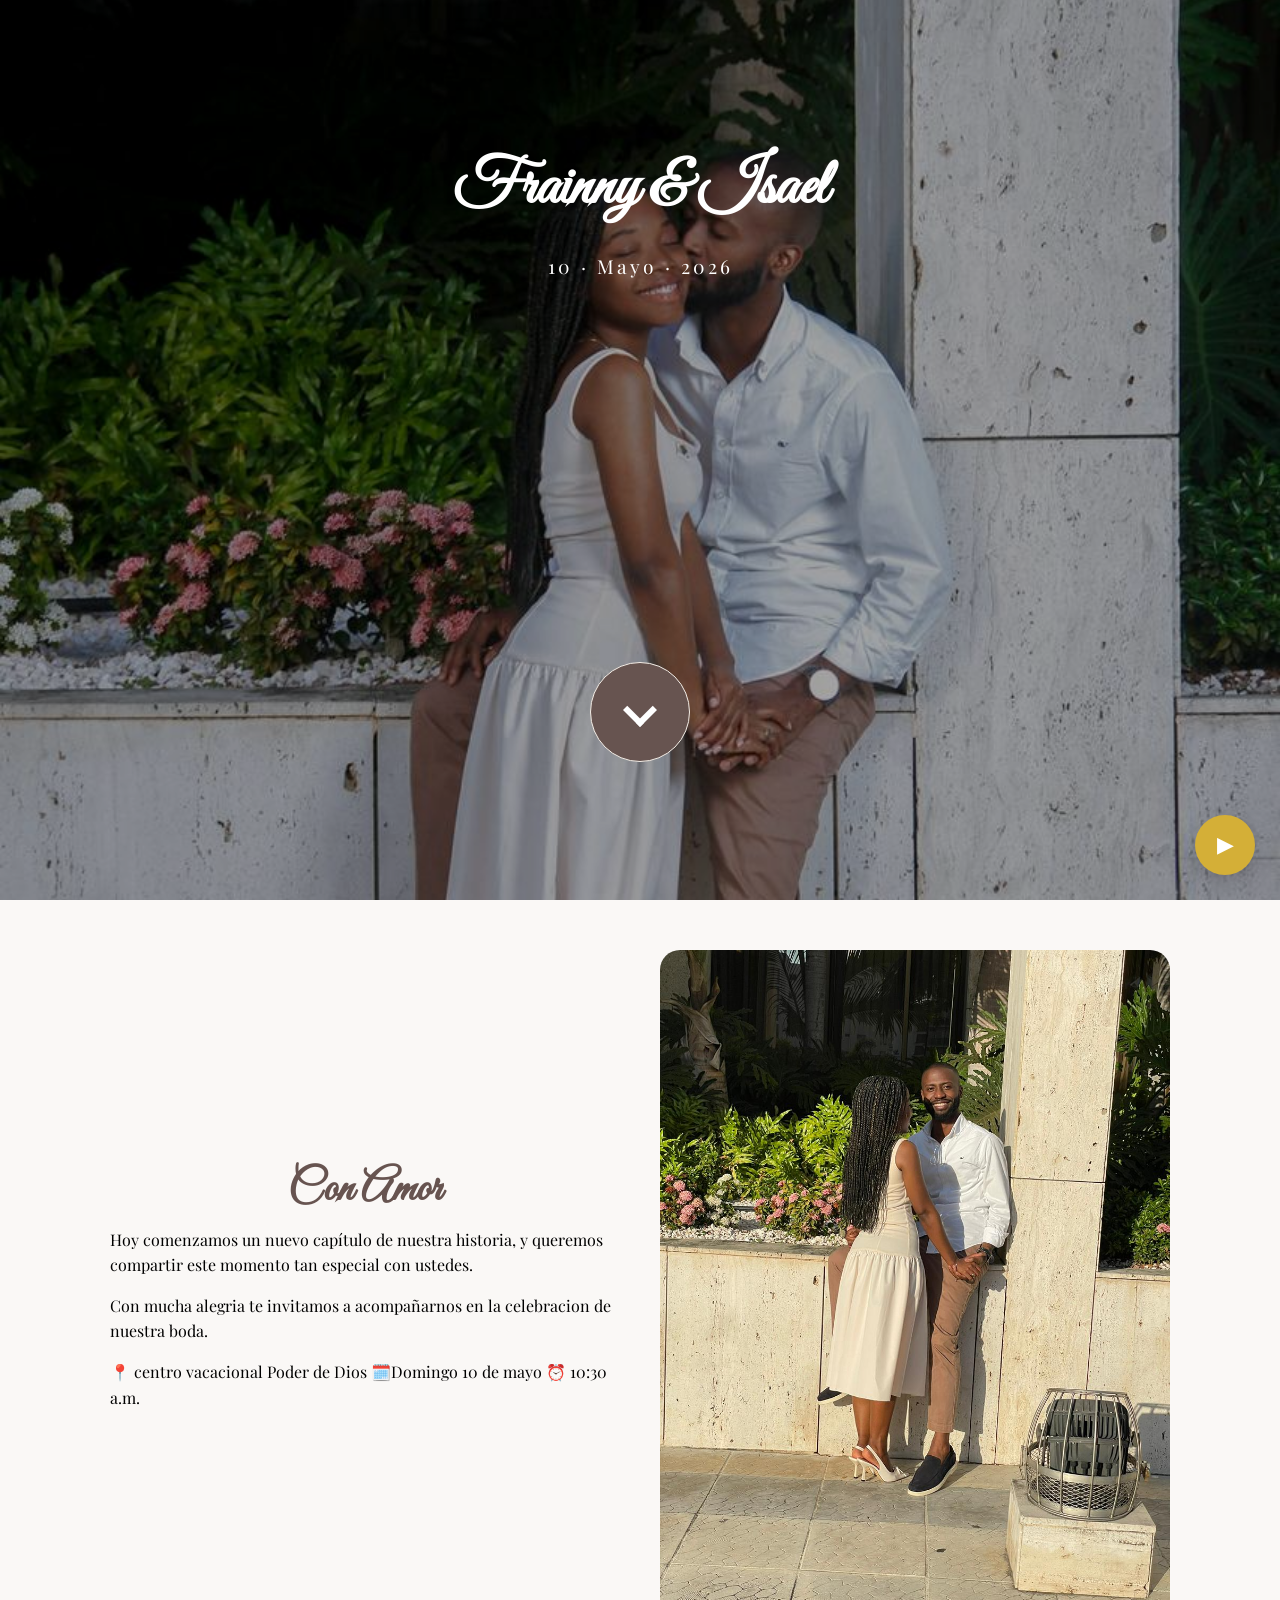
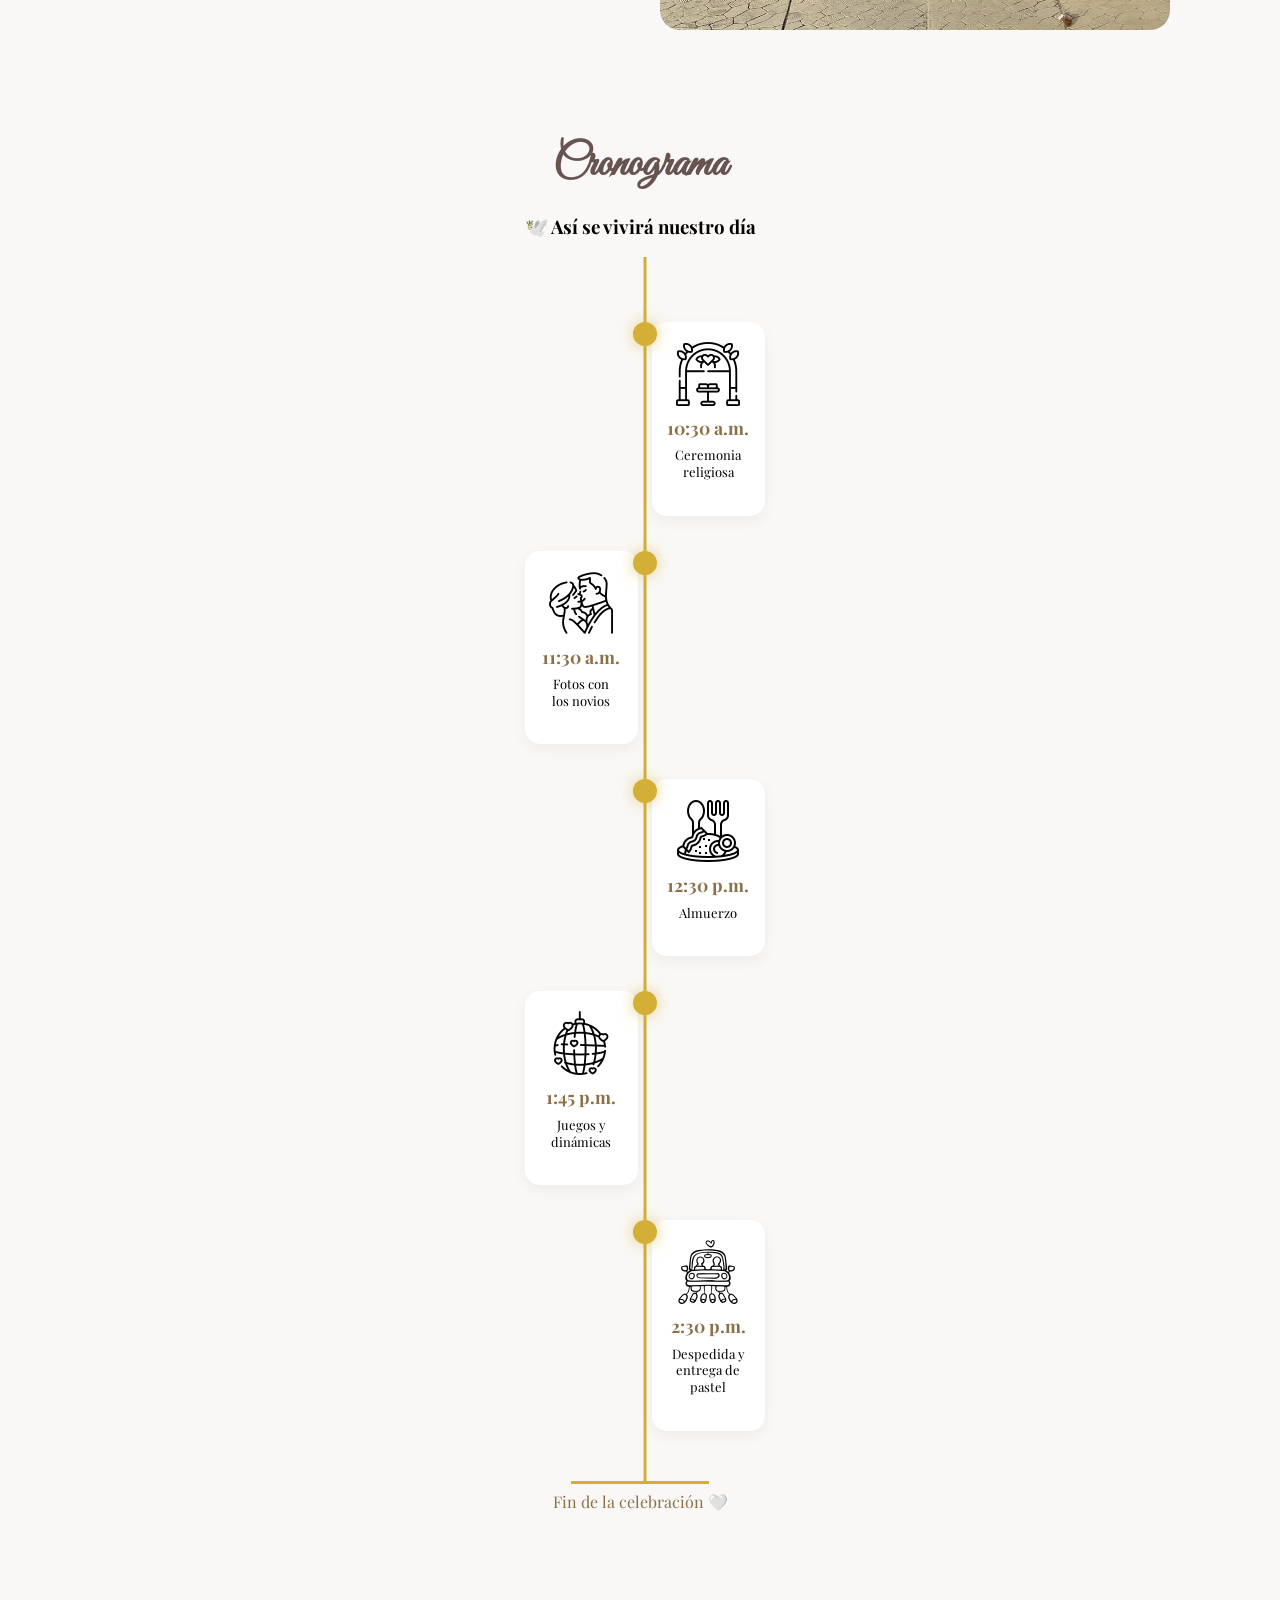
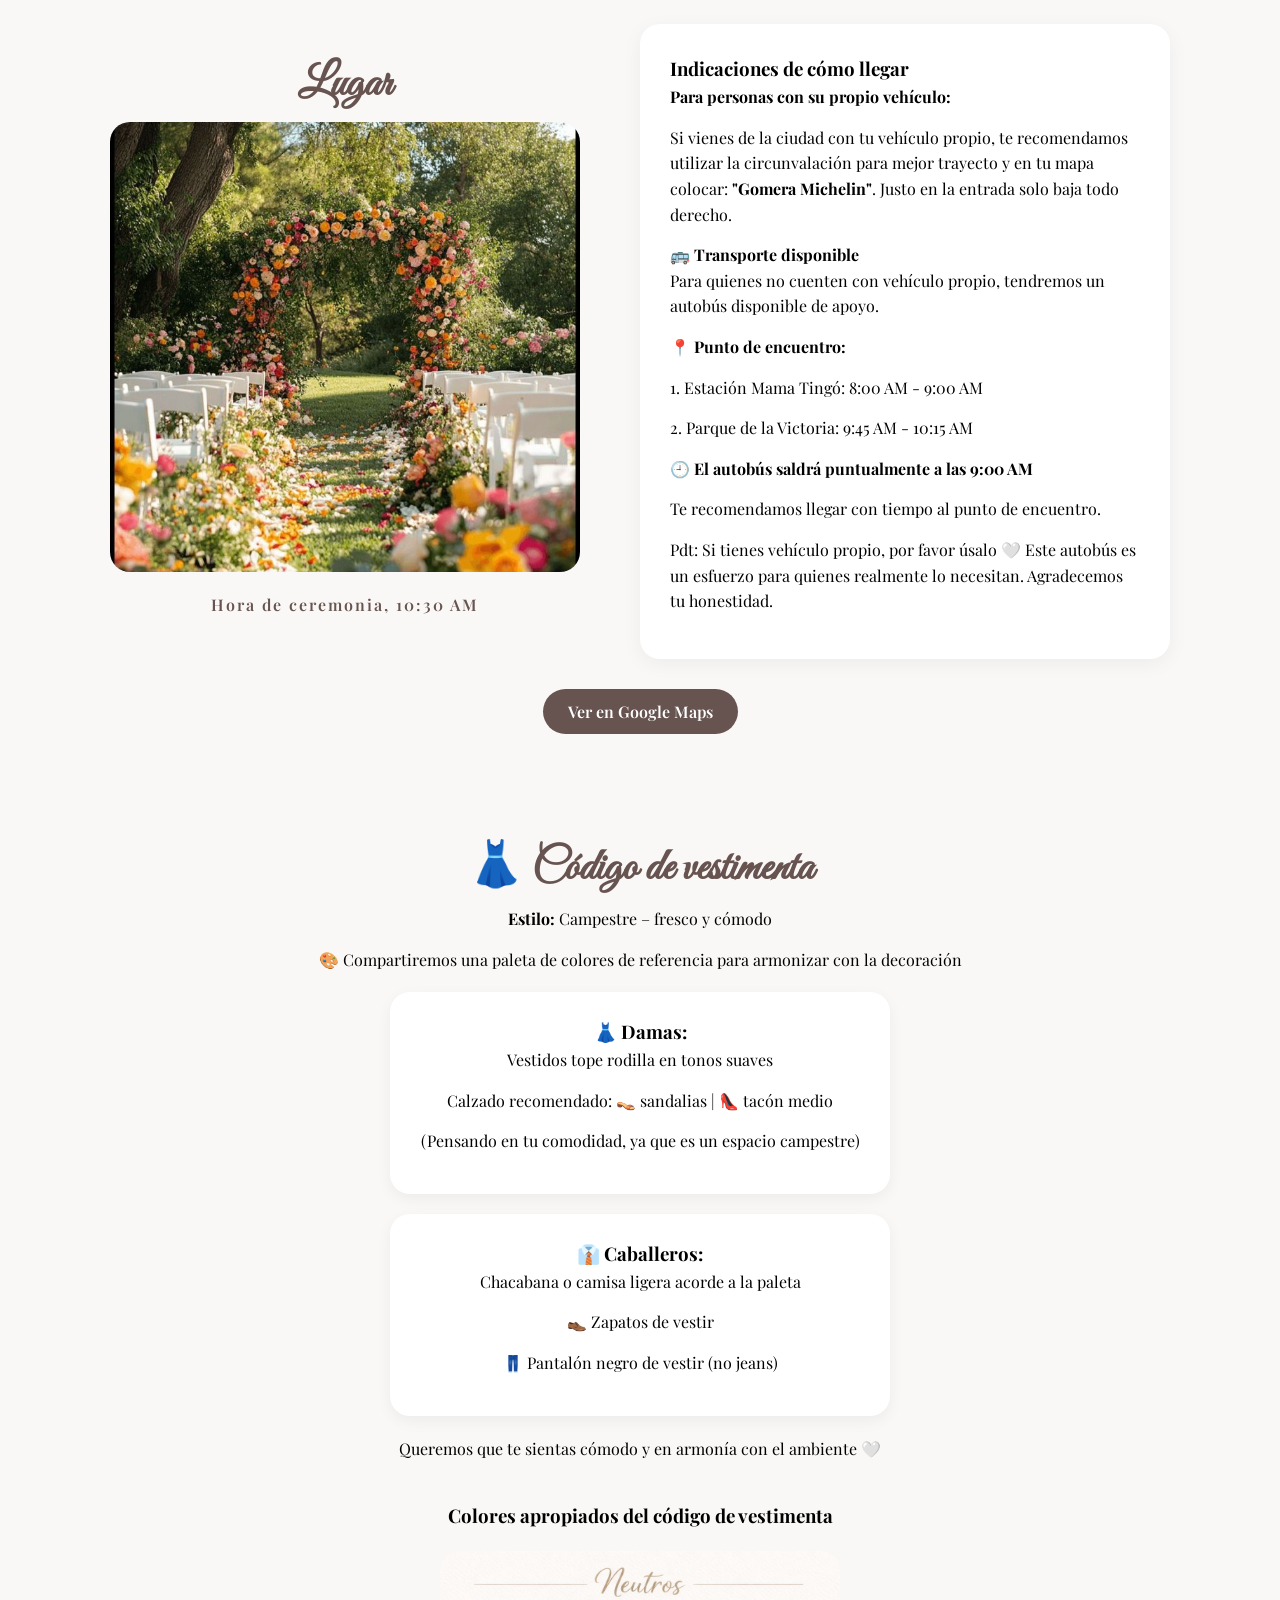
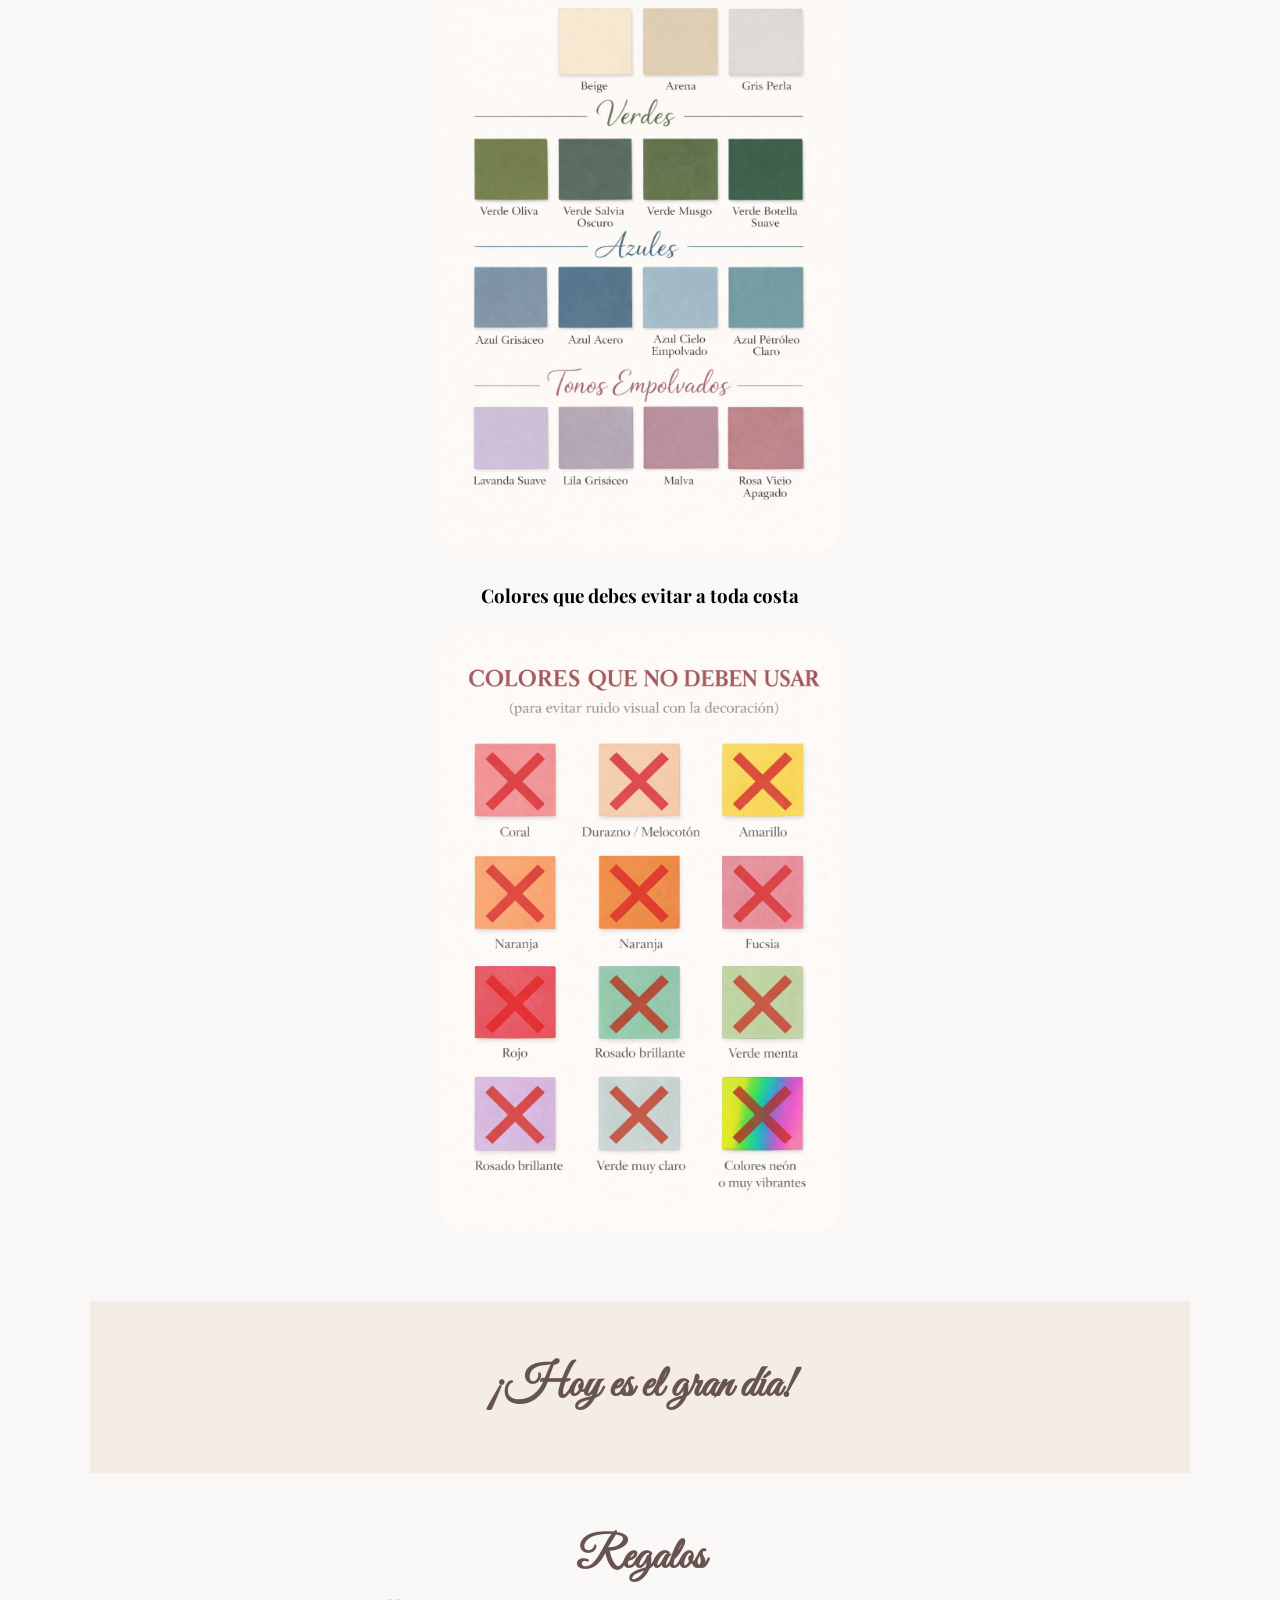
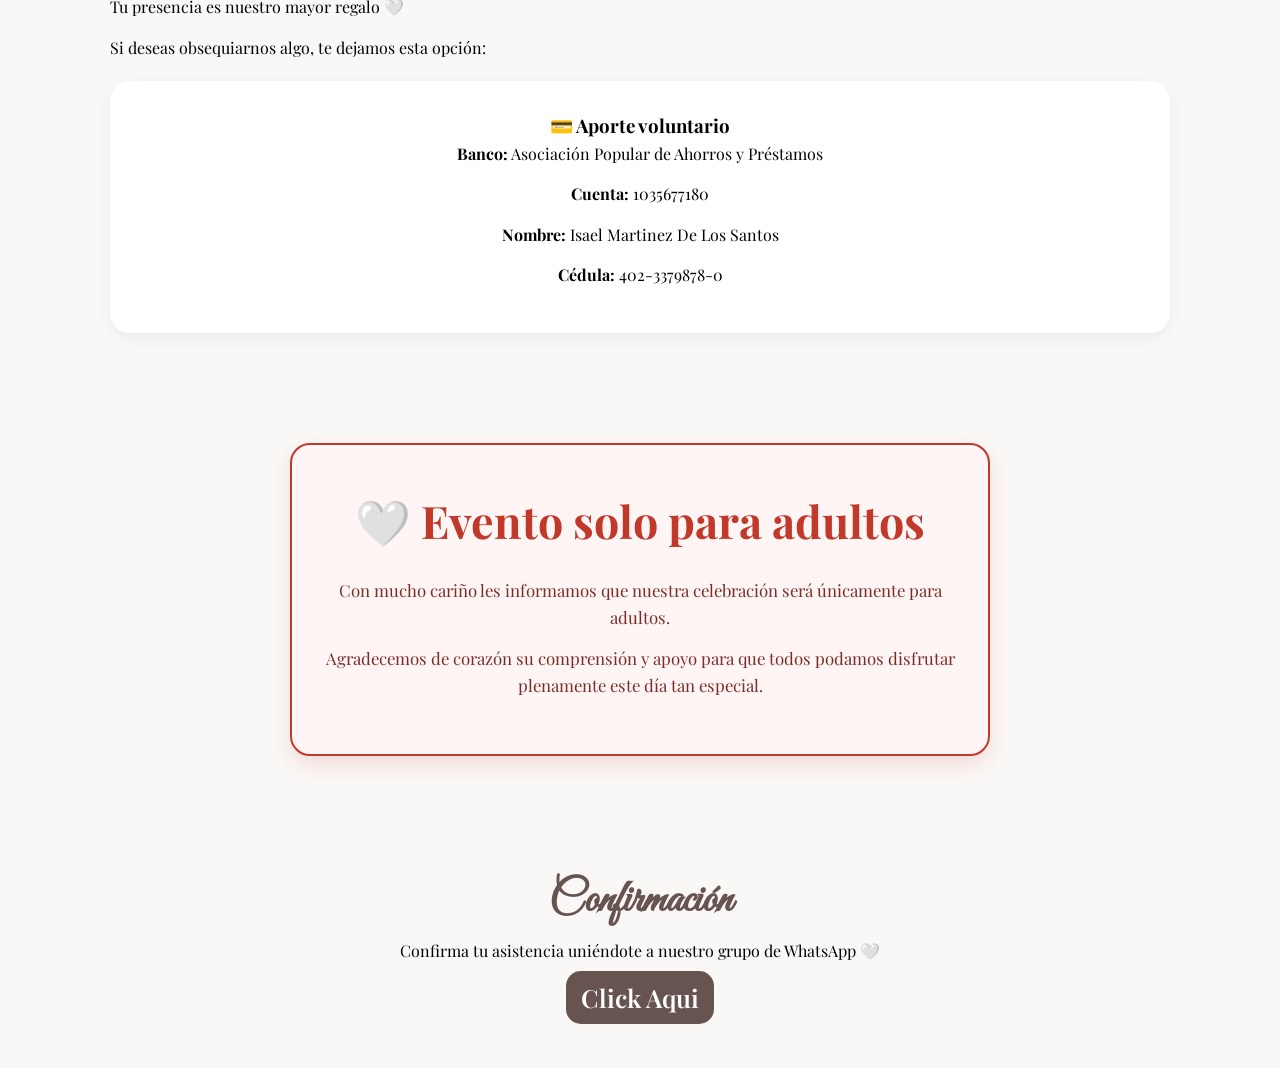
==== commit 56933153: "seventysecond Commit" ====
--- a/docs/index.html
+++ b/docs/index.html
@@ -290,7 +290,7 @@
 
     <!-- Botón flotante -->
     <button id="botonMusica" class="boton-musica">
-        🔊
+        ▶
     </button>
 
     <script>
@@ -347,11 +347,6 @@
 
         const audio = document.getElementById("musicaFondo");
         const boton = document.getElementById("botonMusica");
-
-        // Autoplay al cargar
-        window.addEventListener("DOMContentLoaded", () => {
-            audio.play();
-        })
         // Toggle real
         boton.addEventListener("click", () => {
 
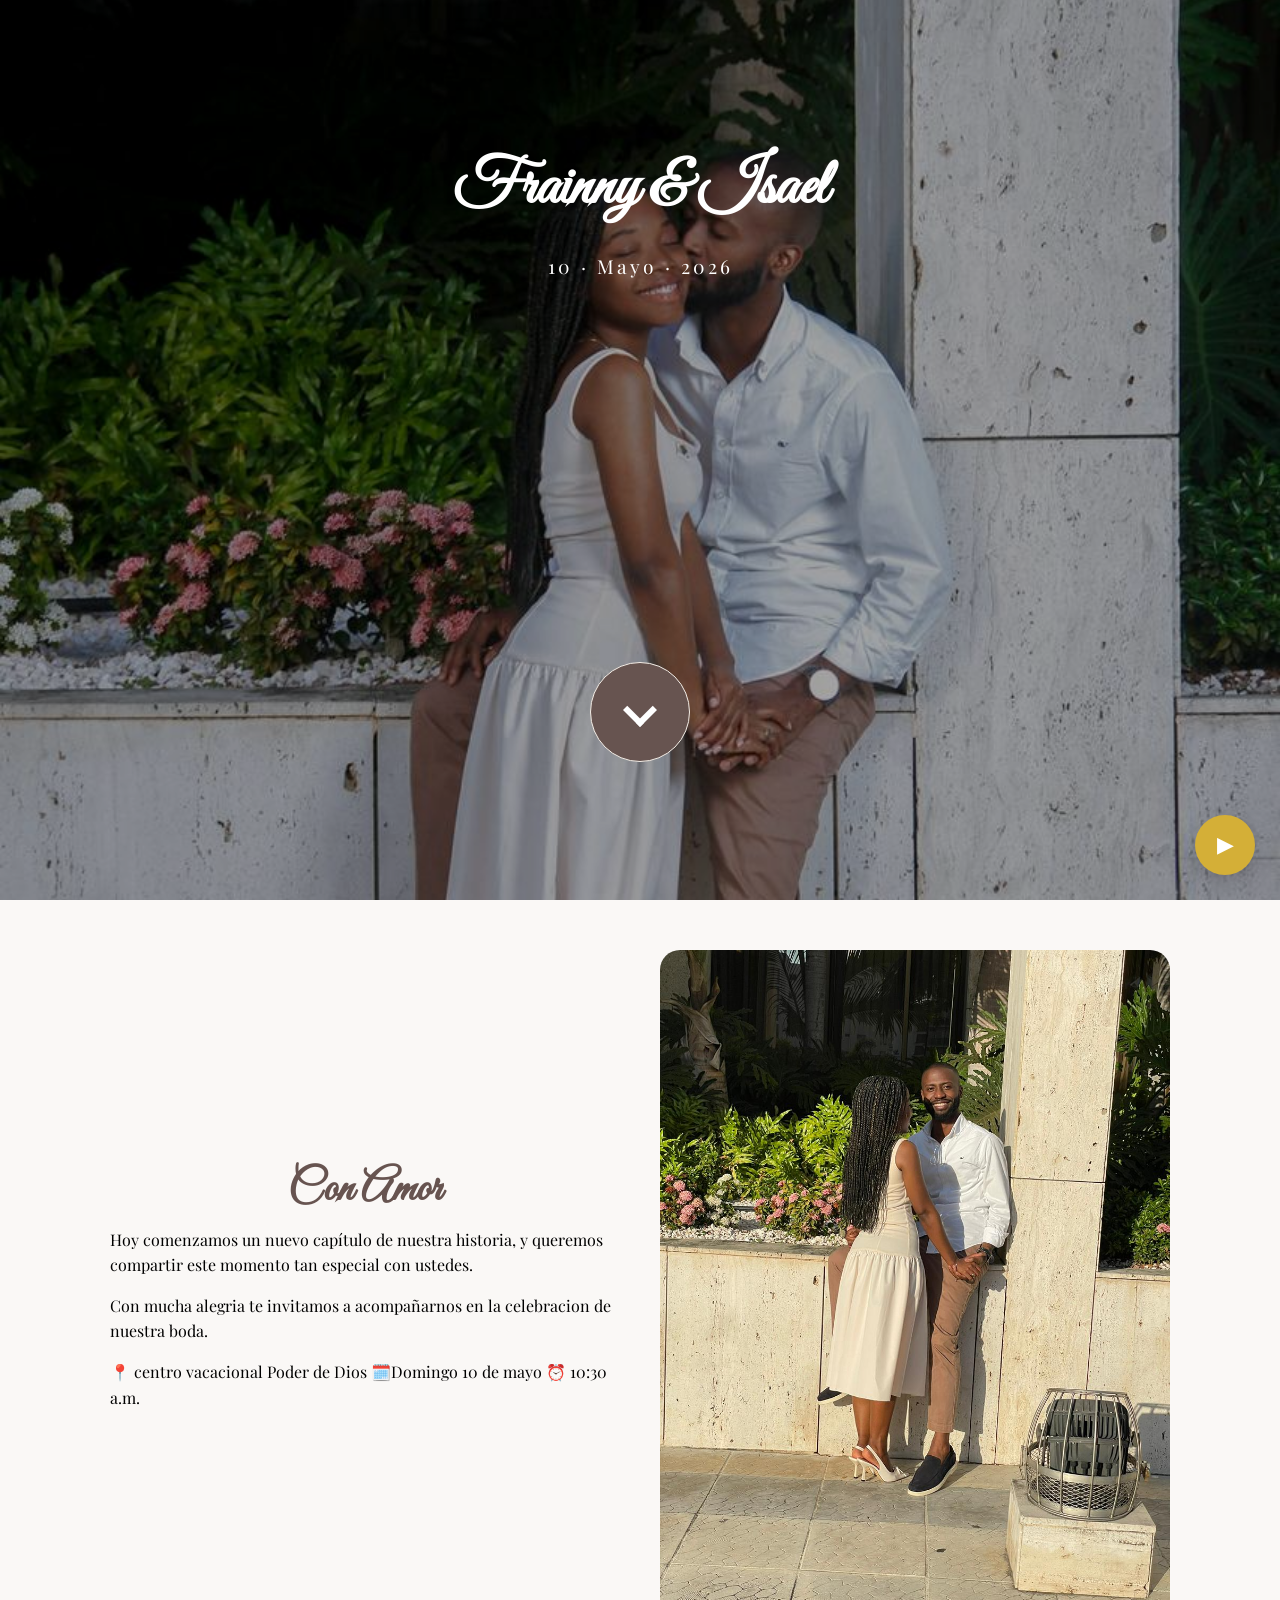
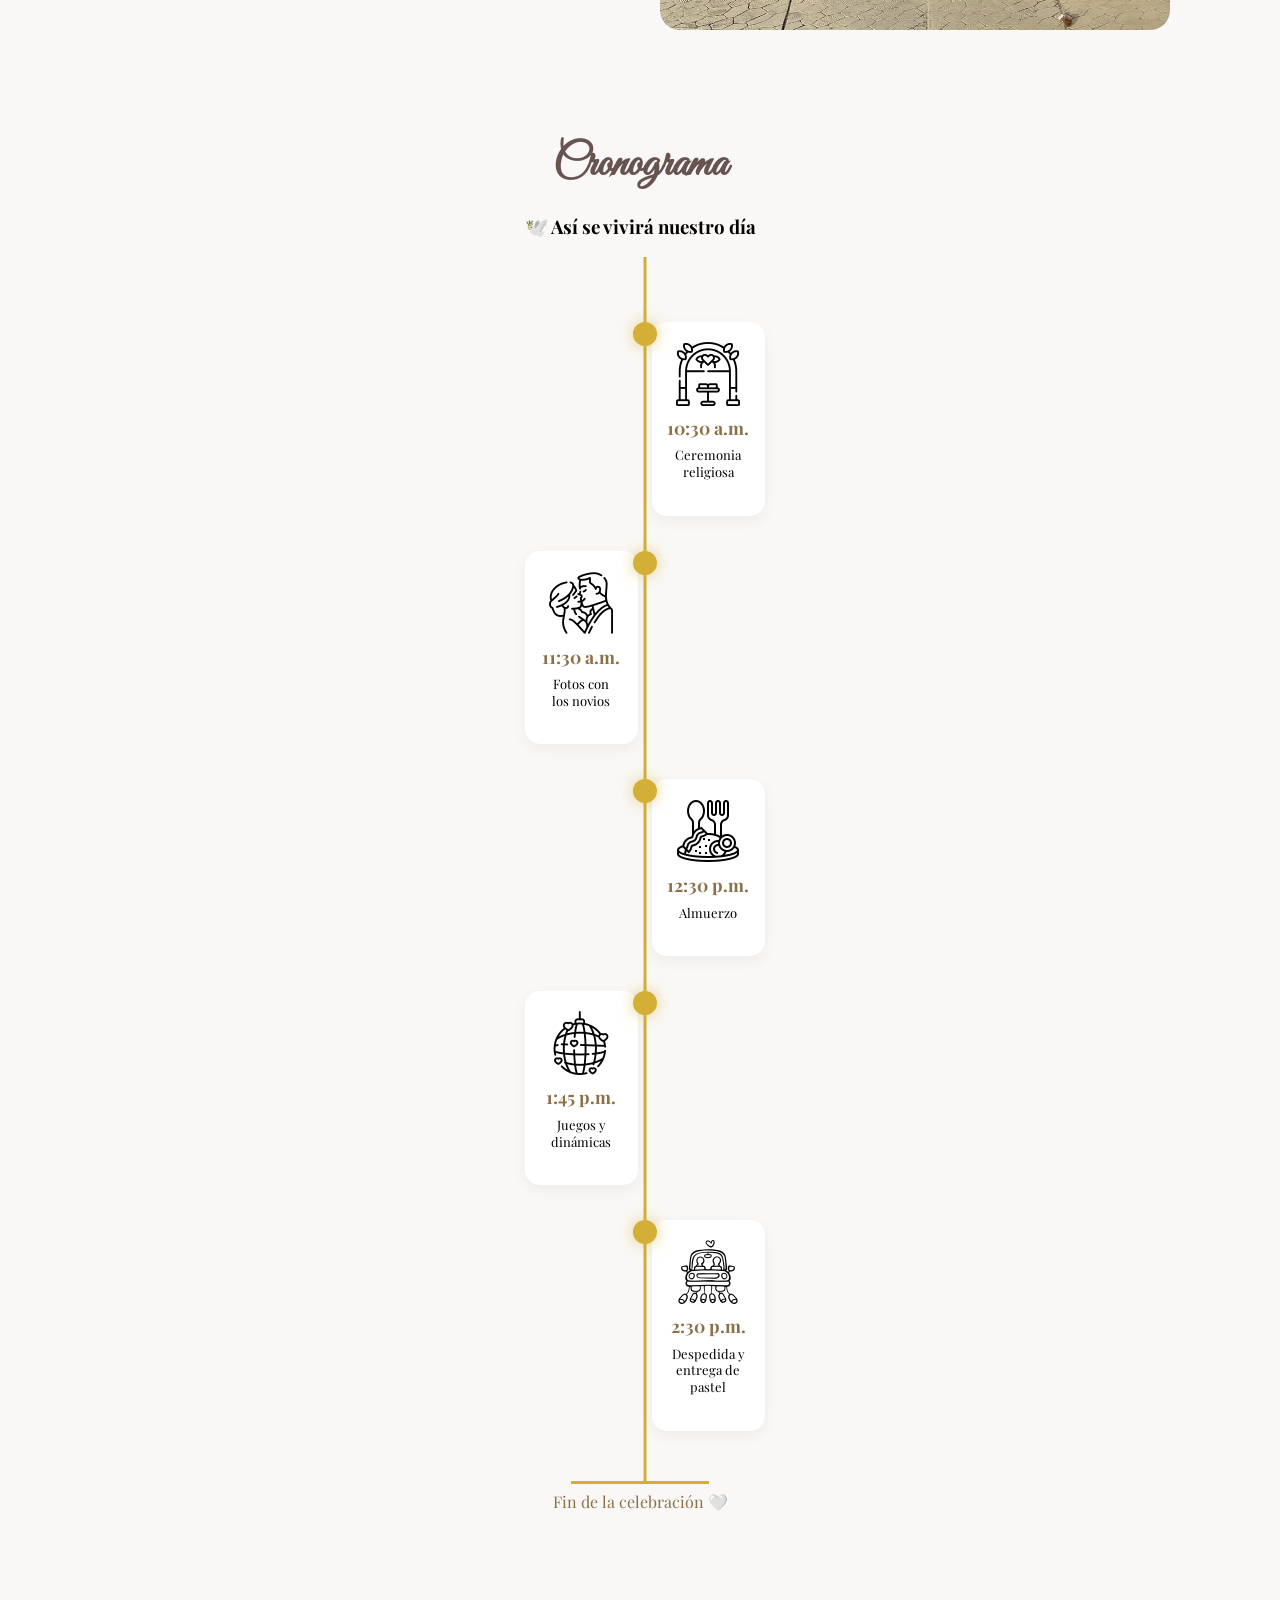
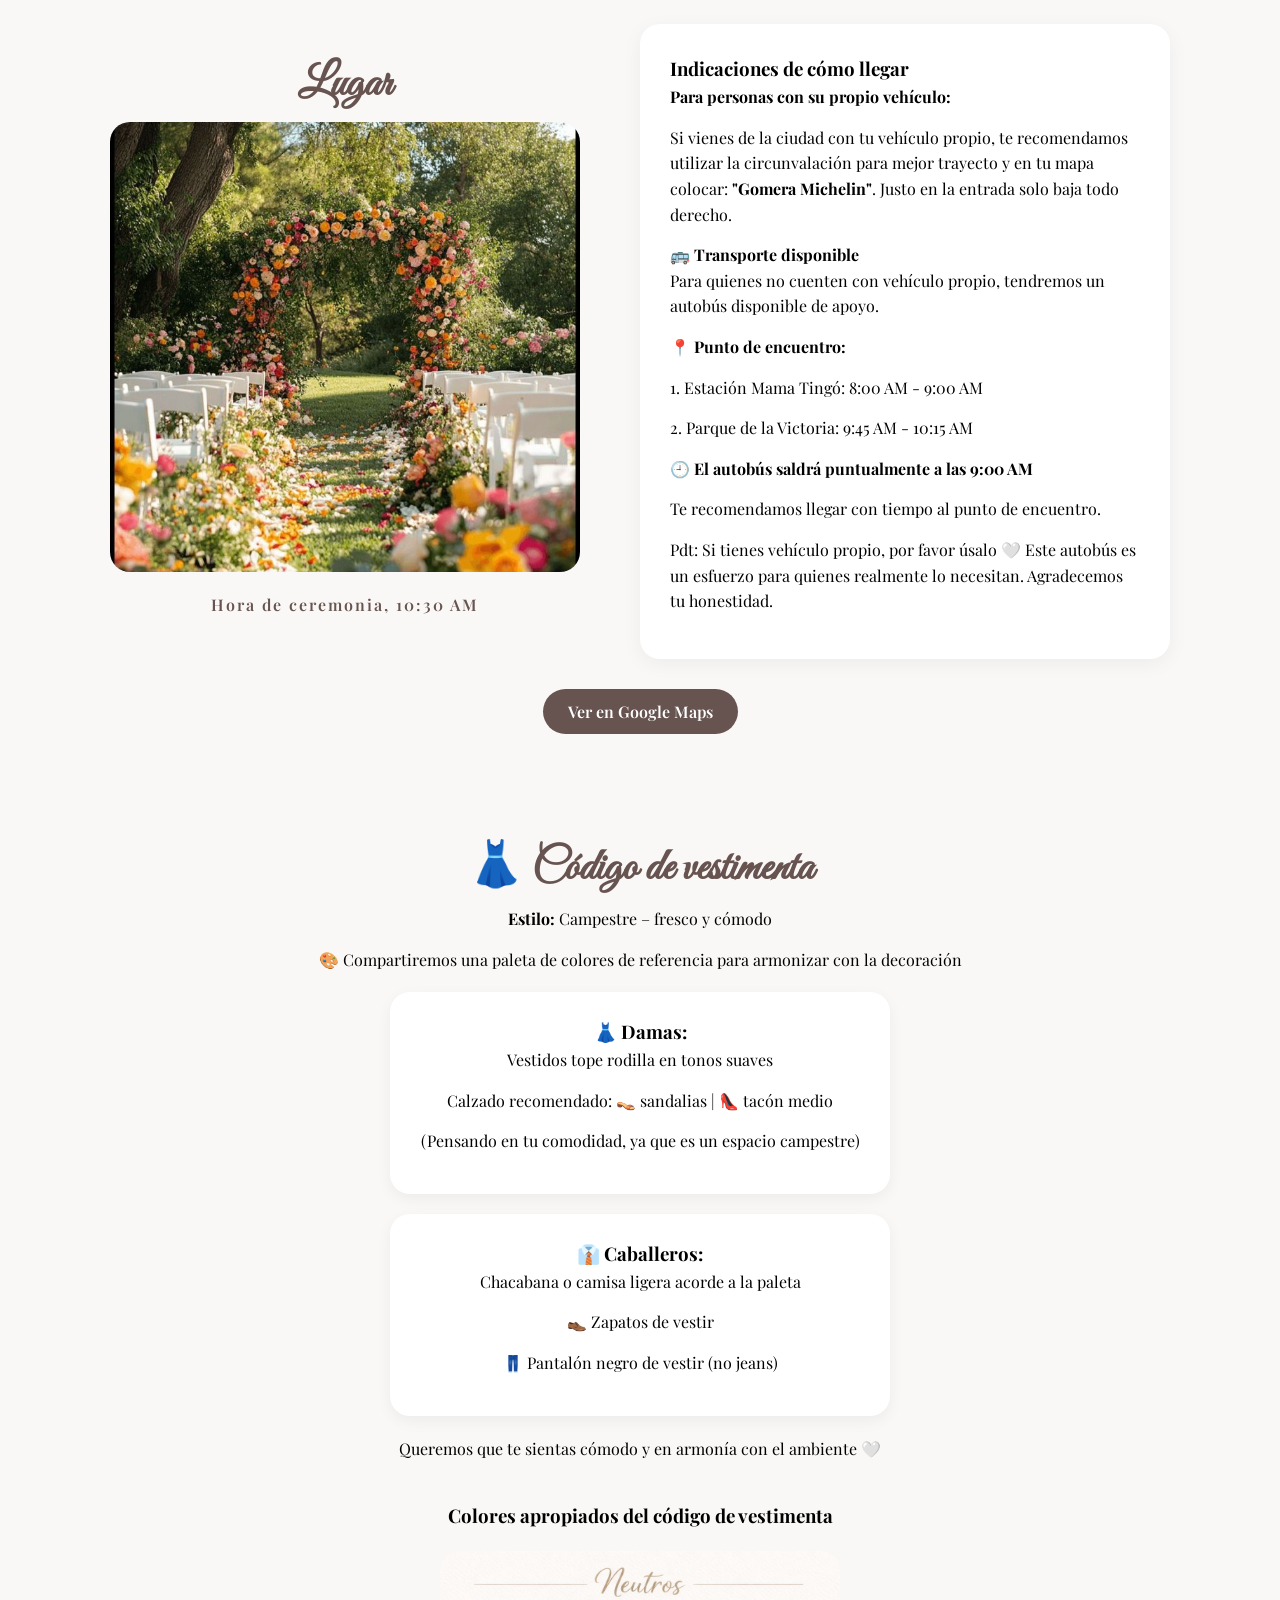
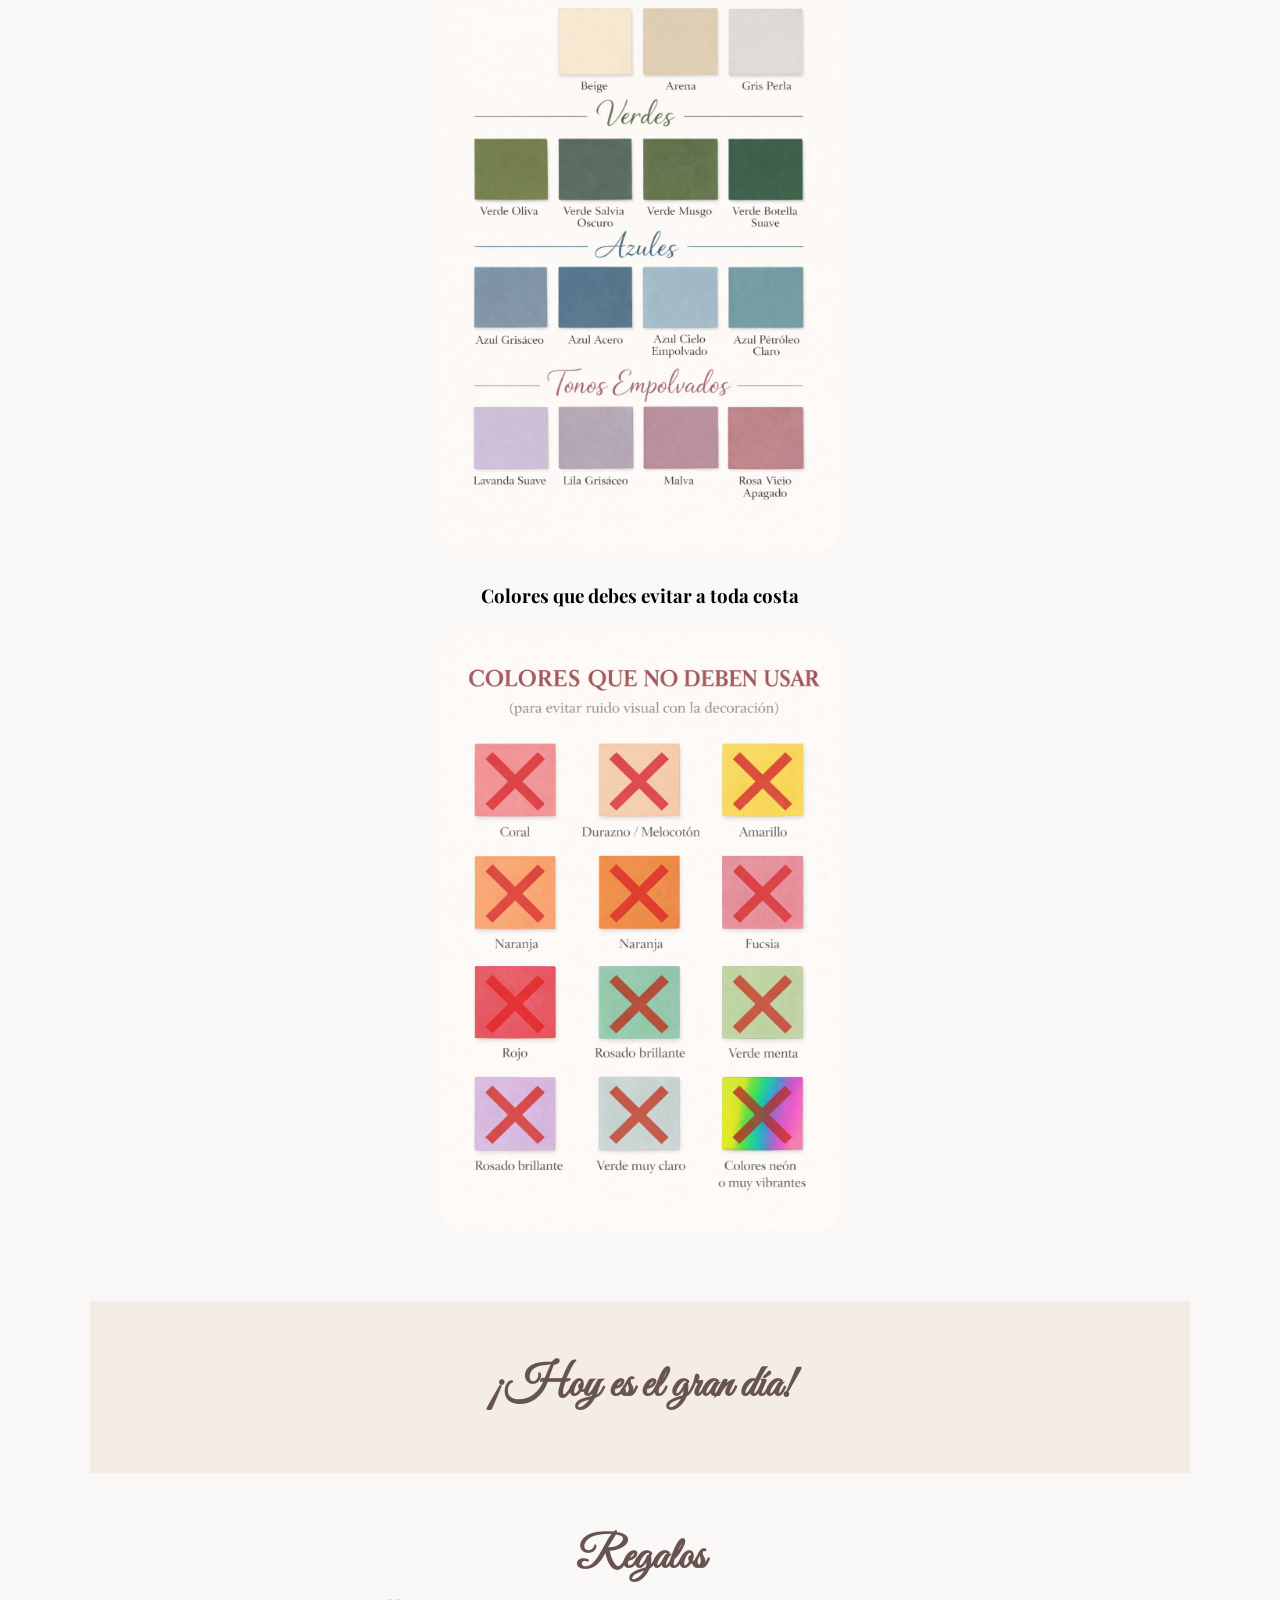
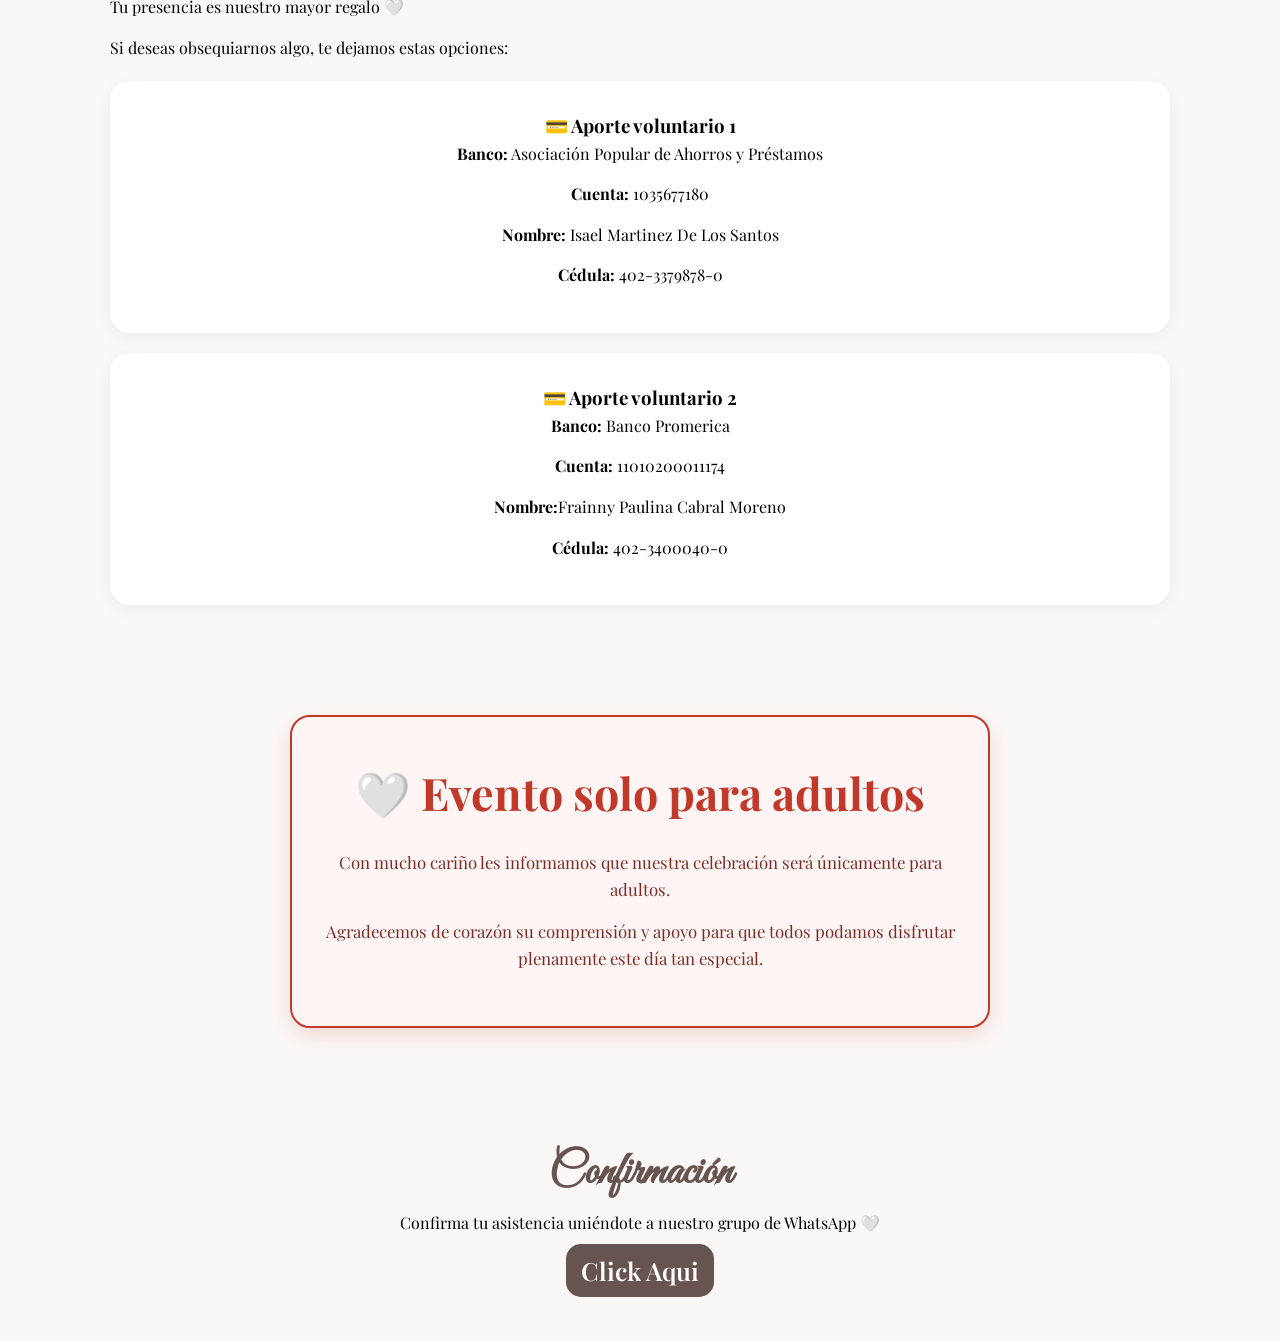
==== commit a231c320: "seventythird Commit" ====
--- a/docs/index.html
+++ b/docs/index.html
@@ -242,15 +242,22 @@
 
         <p>
             Si deseas obsequiarnos algo,
-            te dejamos esta opción:
+            te dejamos estas opciones:
         </p>
 
         <div class="cuenta">
-            <h3>💳 Aporte voluntario</h3>
+            <h3>💳 Aporte voluntario 1</h3>
             <p><strong>Banco:</strong> Asociación Popular de Ahorros y Préstamos</p>
             <p><strong>Cuenta:</strong> 1035677180</p>
             <p><strong>Nombre:</strong> Isael Martinez De Los Santos</p>
             <p><strong>Cédula:</strong> 402-3379878-0</p>
+        </div>
+        <div class="cuenta">
+            <h3>💳 Aporte voluntario 2</h3>
+            <p><strong>Banco:</strong> Banco Promerica</p>
+            <p><strong>Cuenta:</strong> 11010200011174</p>
+            <p><strong>Nombre:</strong>Frainny Paulina Cabral Moreno</p>
+            <p><strong>Cédula:</strong> 402-3400040-0</p>
         </div>
     </section>
 
--- a/docs/css/index.css
+++ b/docs/css/index.css
@@ -20,7 +20,13 @@
     font-family: 'Playfair Display', serif;
     background: #faf8f6;
     line-height: 1.6;
-}
+    position: relative;
+
+
+}
+
+
+/*------------------------------------------------------------------*/
 
 img {
     max-width: 100%;
